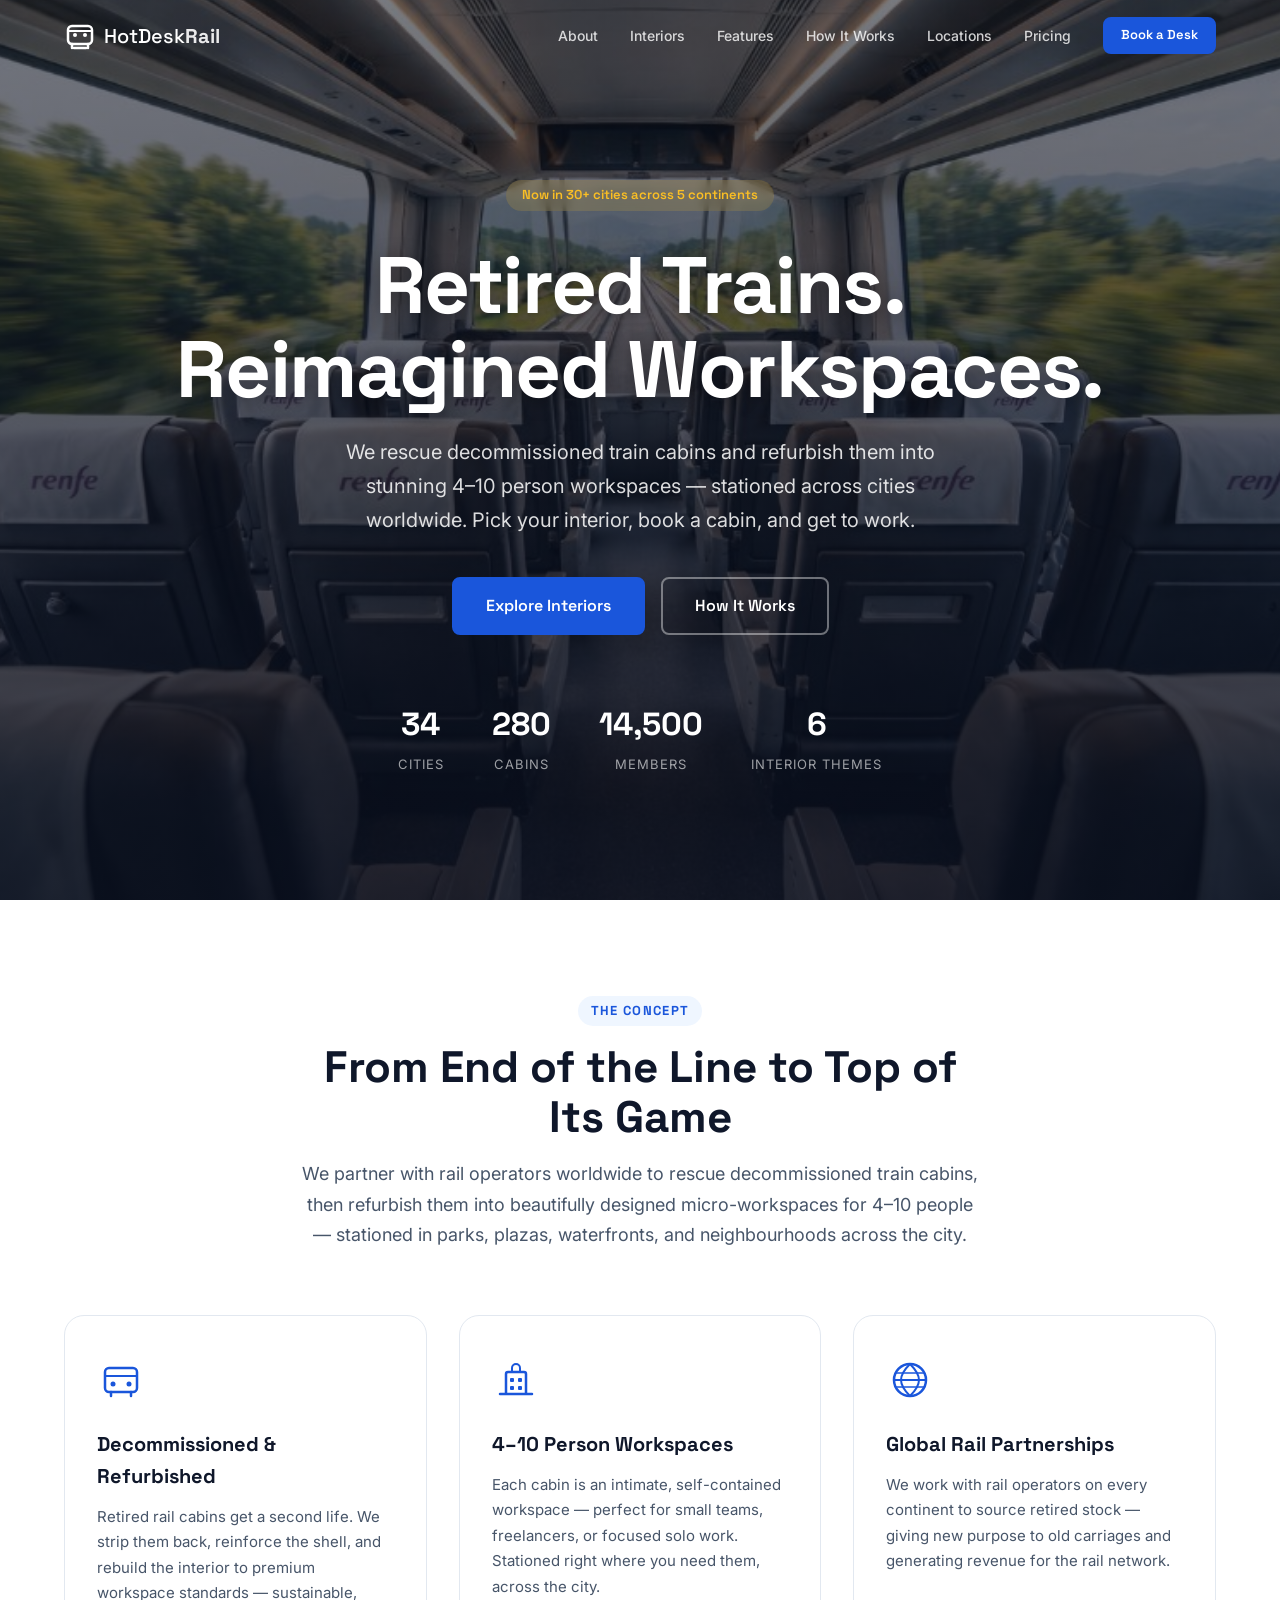
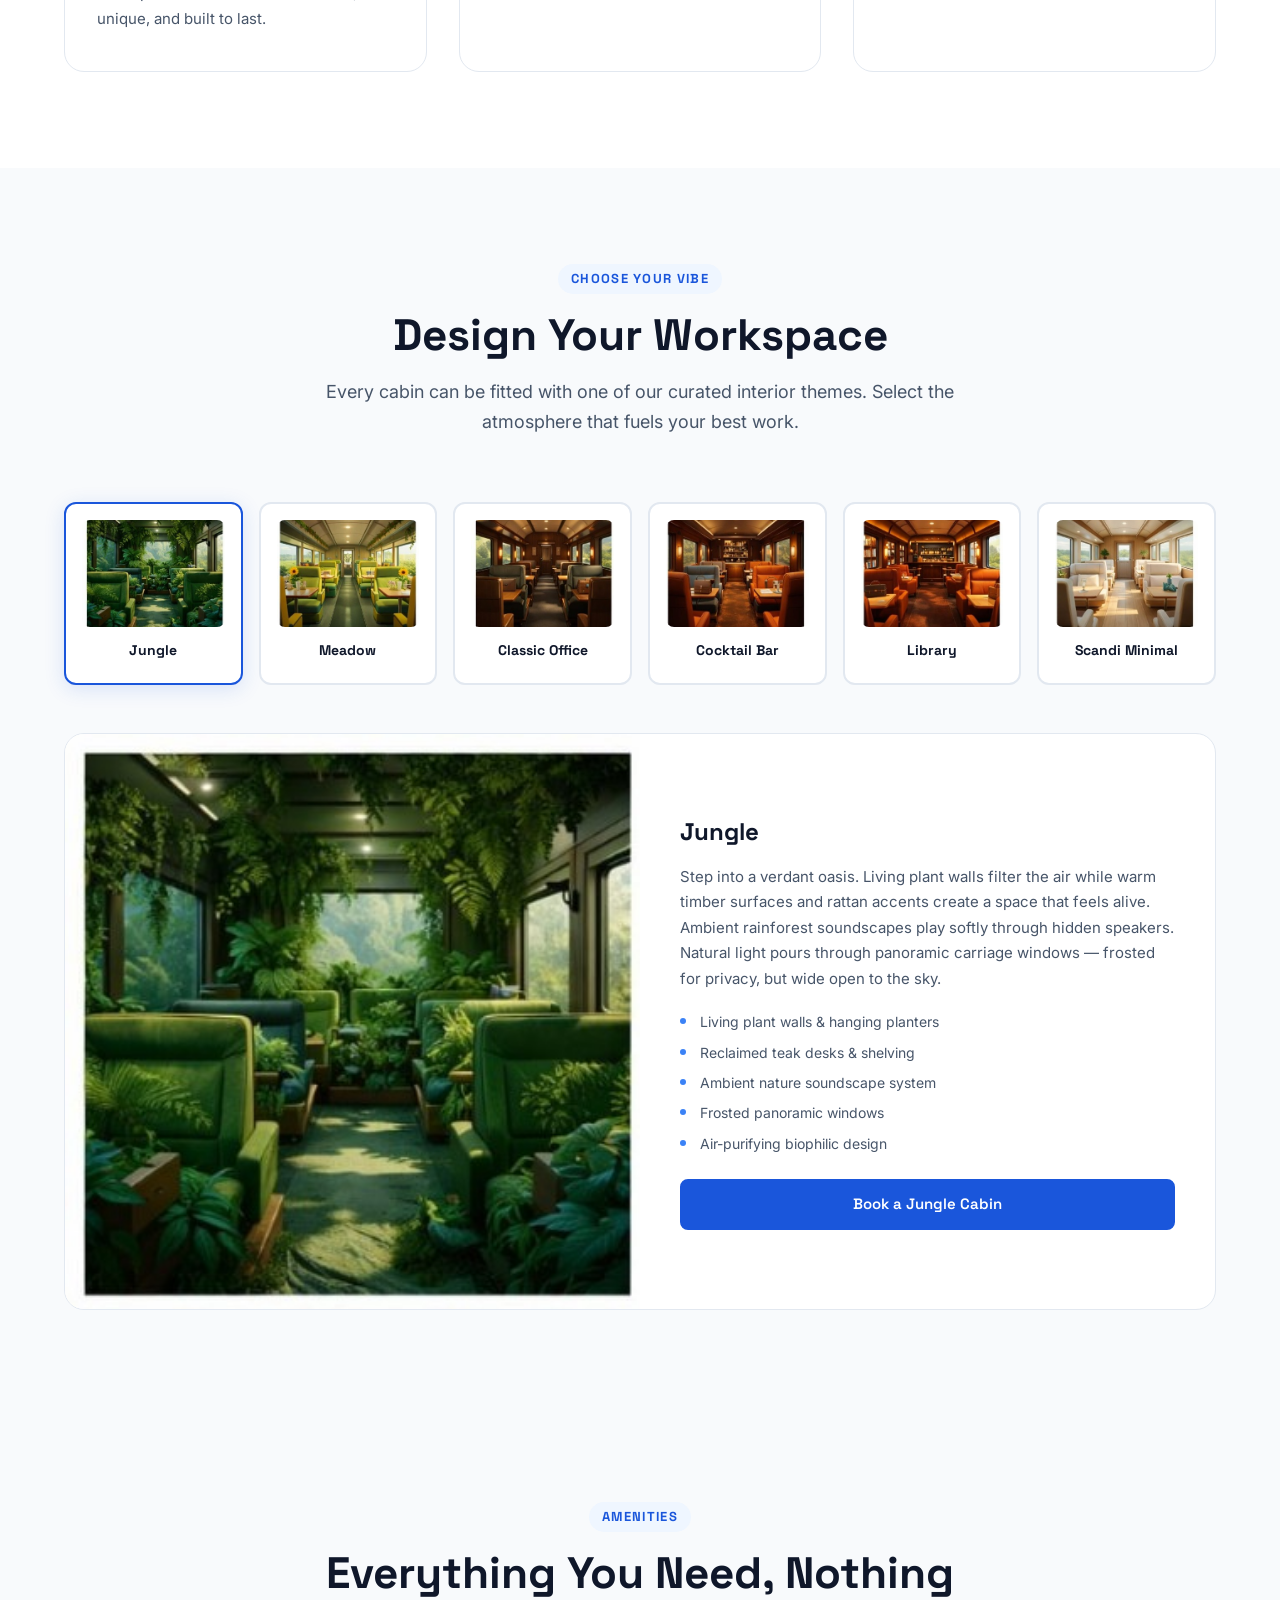
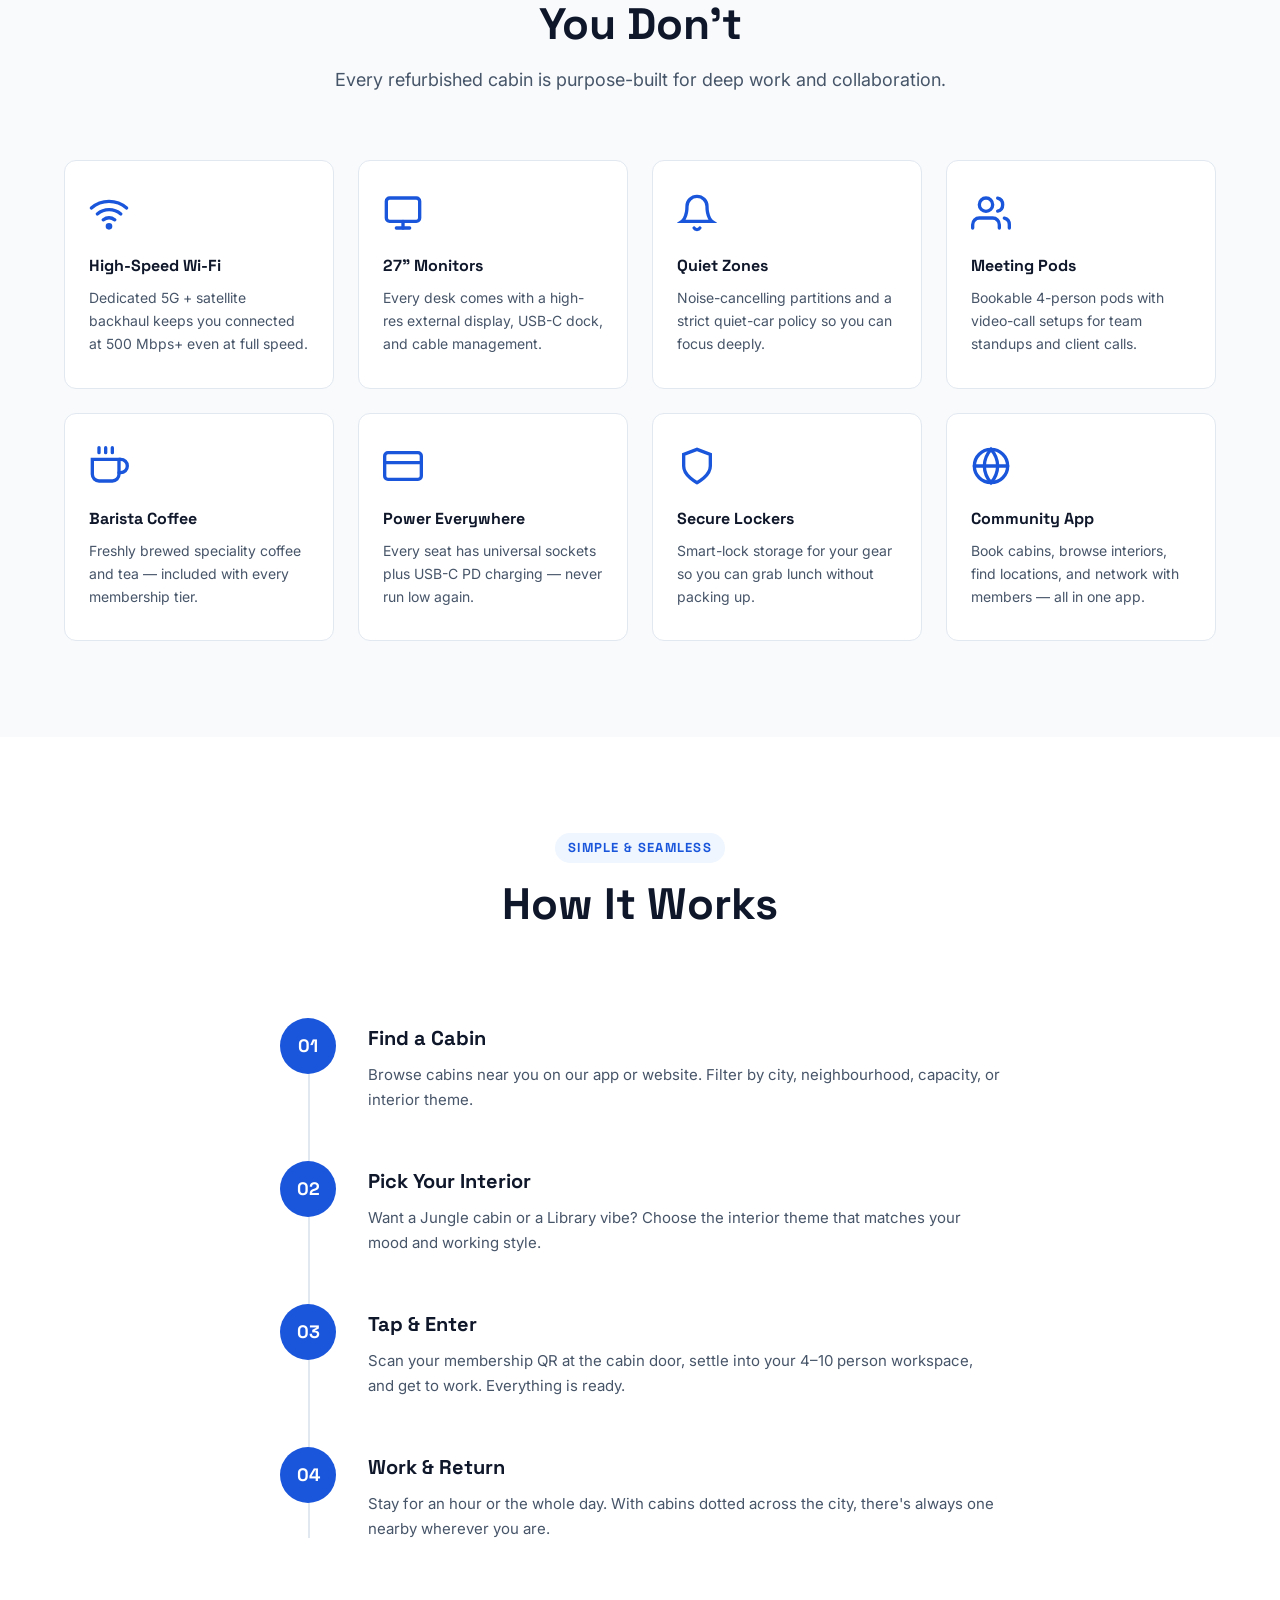
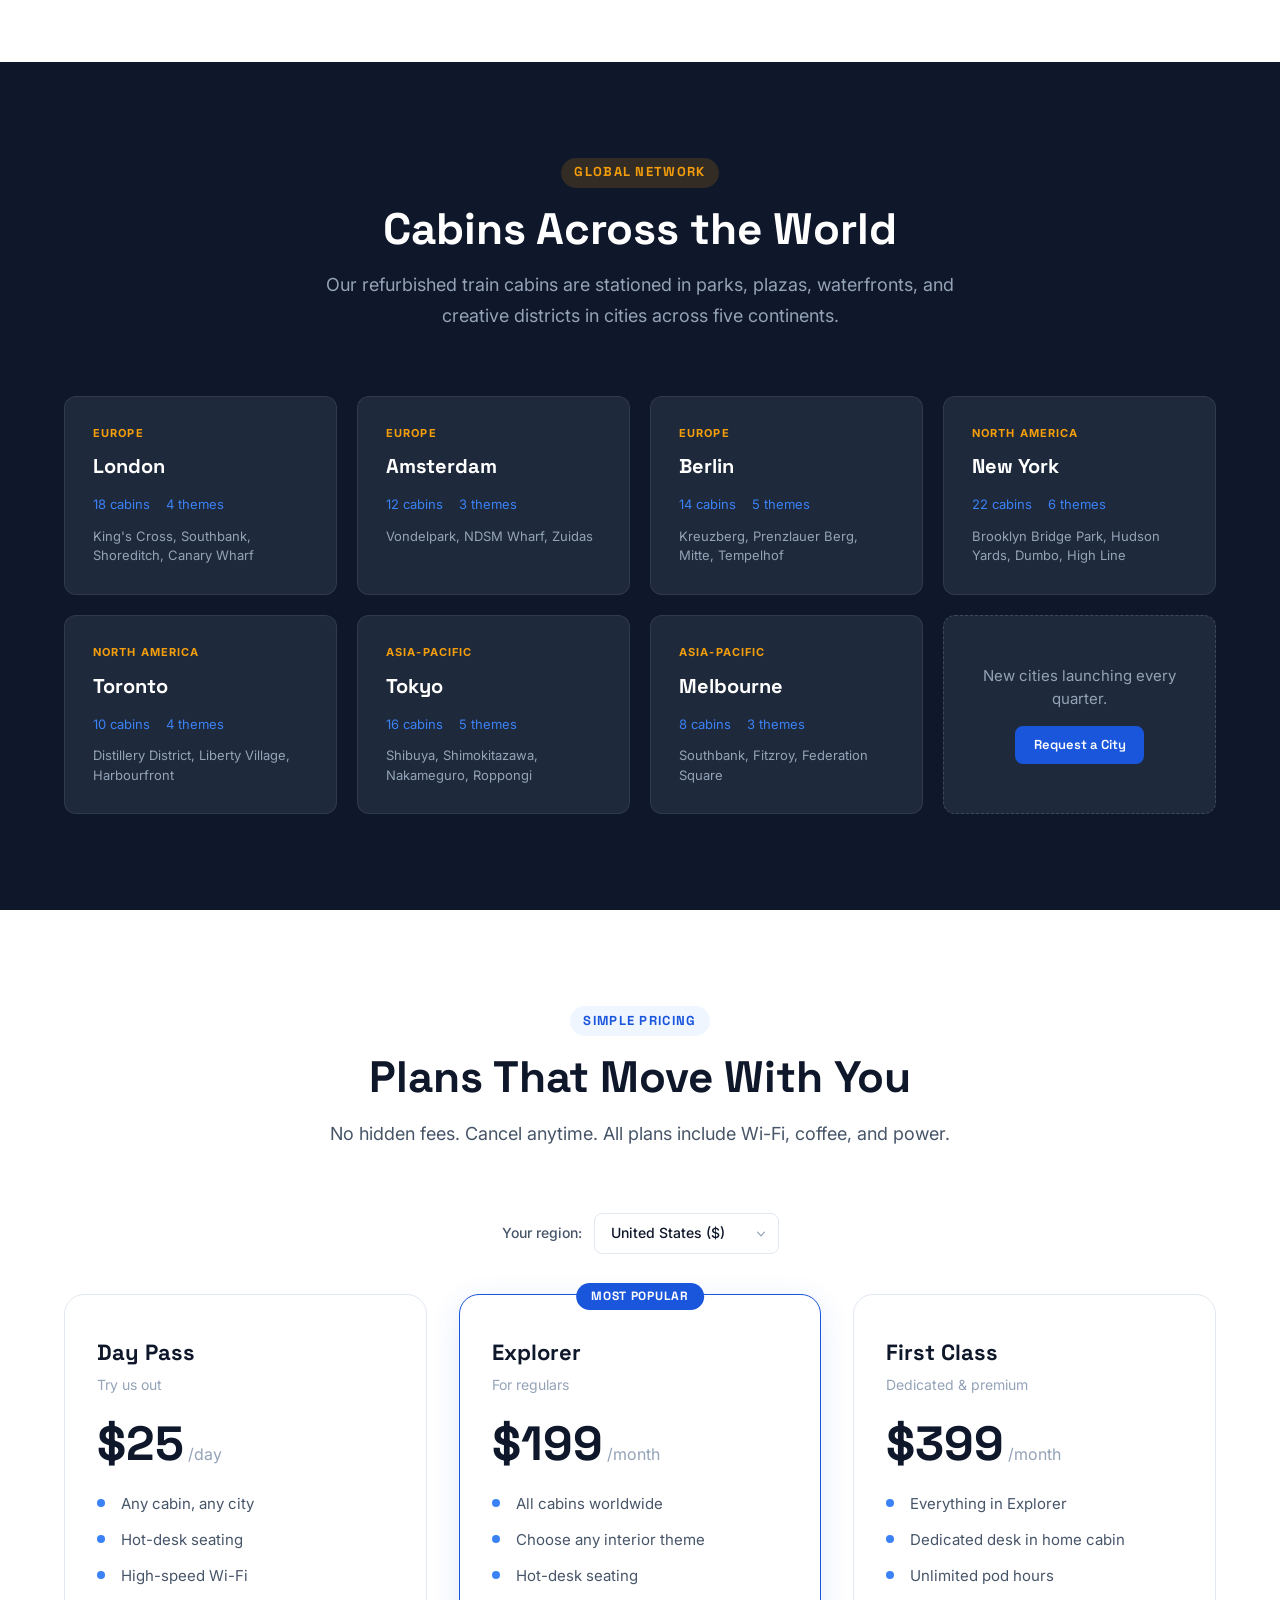
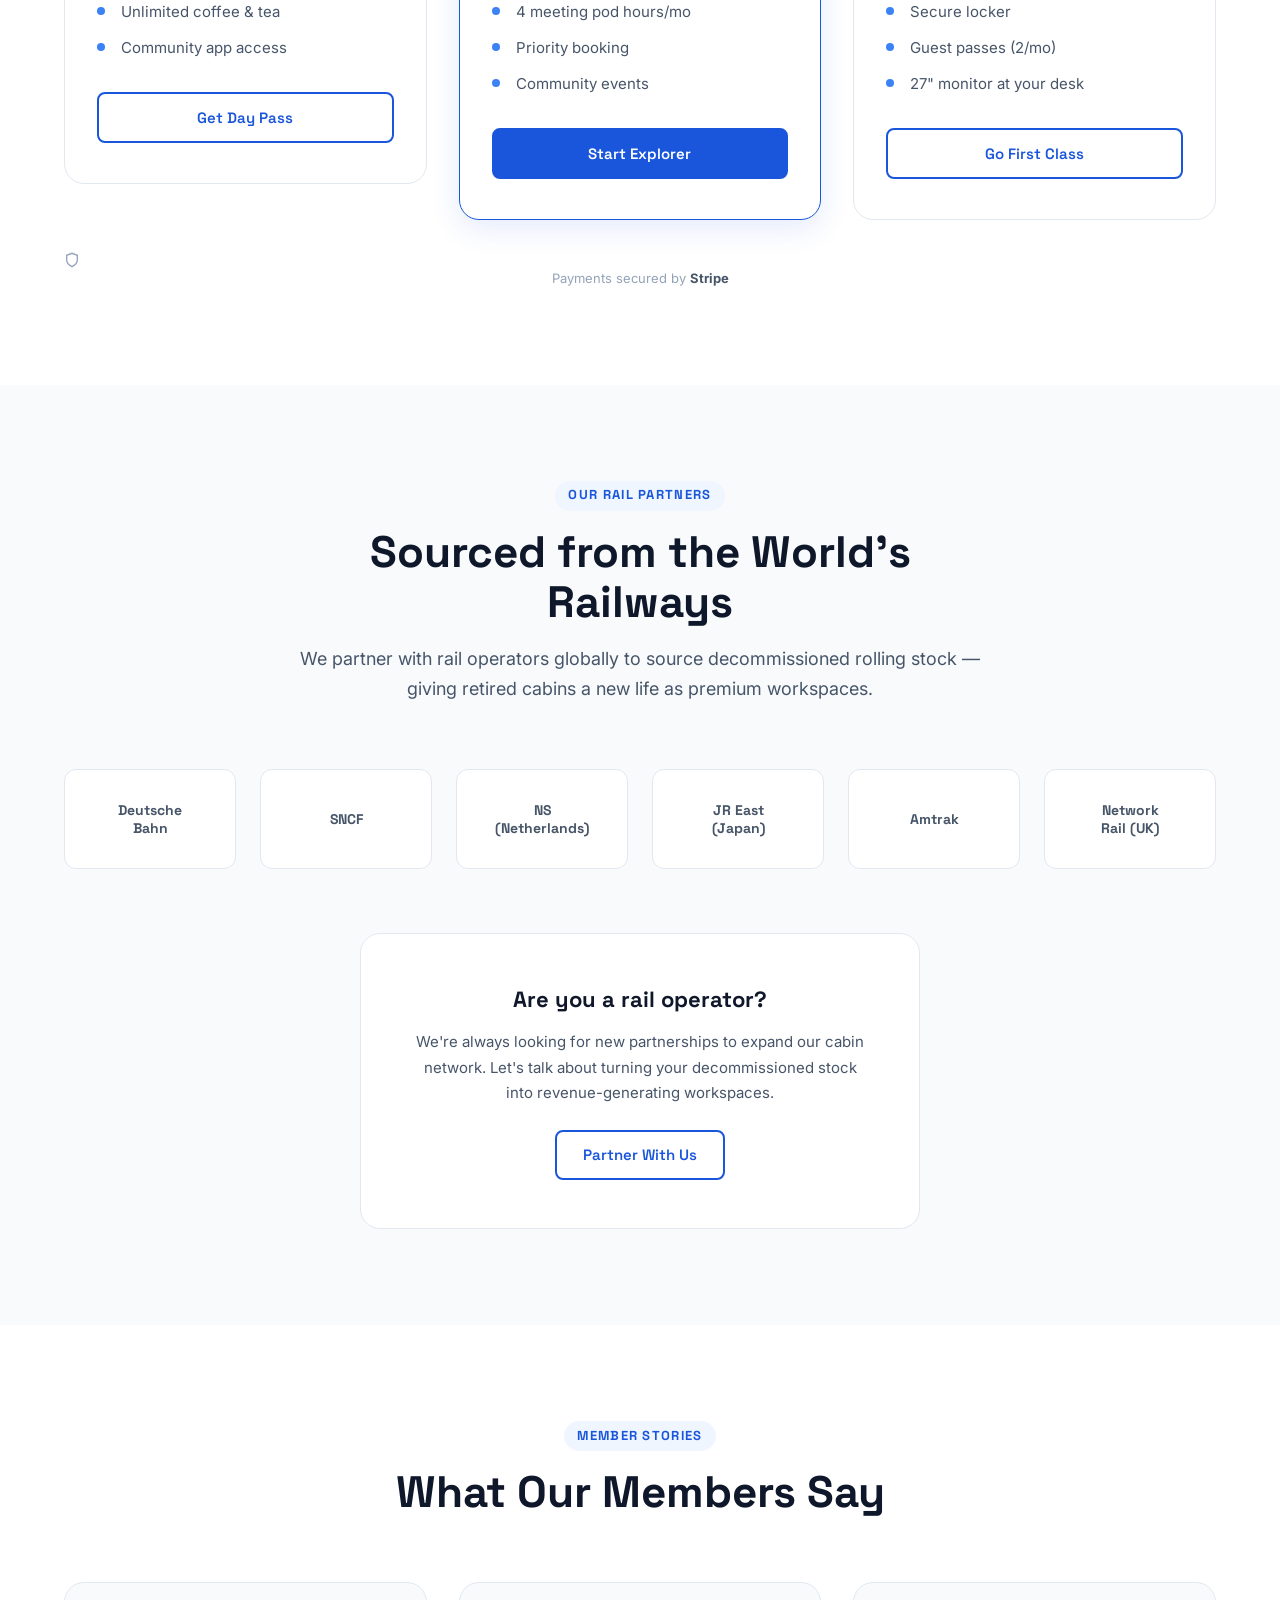
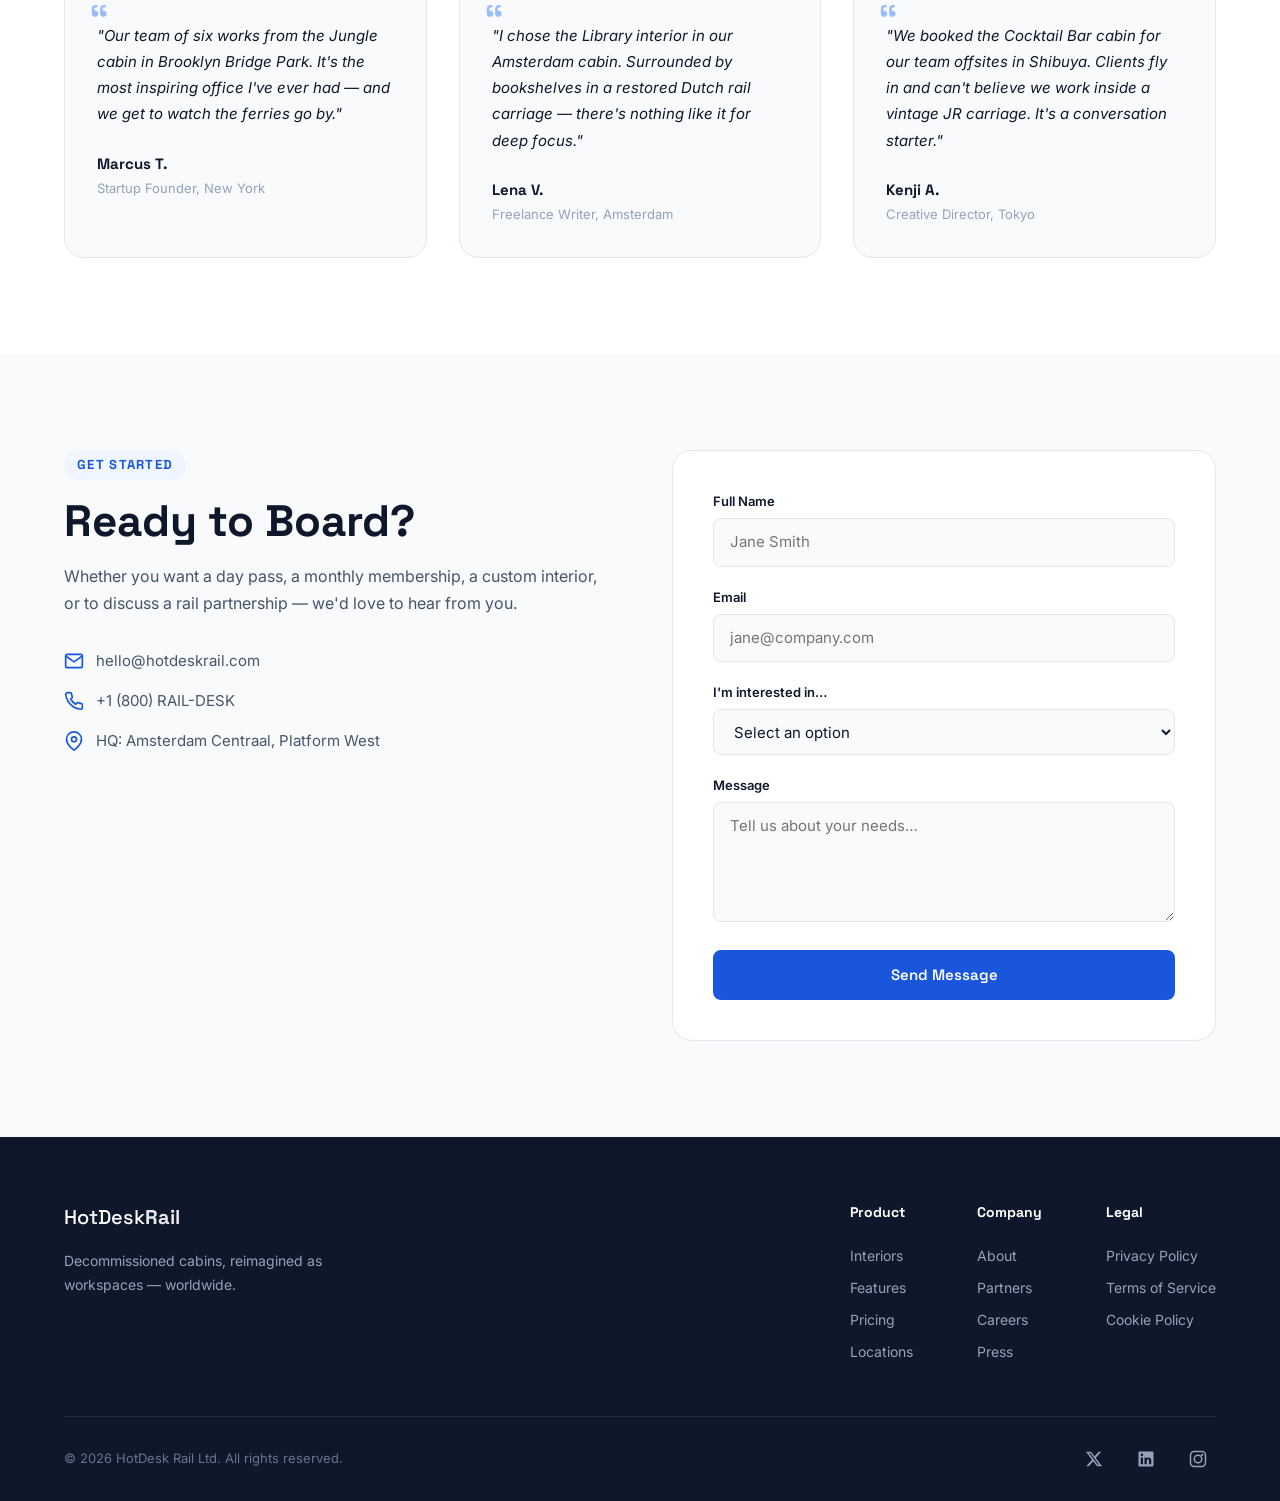
==== index.html @ 6c1370b7 "Initial commit: HotDesk Rail website Static site for a company that refurbishes decommissioned train" ====
<!DOCTYPE html>
<html lang="en">
<head>
  <meta charset="UTF-8">
  <meta name="viewport" content="width=device-width, initial-scale=1.0">
  <title>HotDesk Rail — Refurbished Train Cabins, Reimagined as Workspaces</title>
  <meta name="description" content="Decommissioned train cabins refurbished into stunning 4–10 person workspaces, stationed across cities worldwide. Choose your interior. Book your cabin.">
  <link rel="preconnect" href="https://fonts.googleapis.com">
  <link rel="preconnect" href="https://fonts.gstatic.com" crossorigin>
  <link href="https://fonts.googleapis.com/css2?family=Inter:wght@400;500;600;700;800&family=Space+Grotesk:wght@500;700&display=swap" rel="stylesheet">
  <link rel="stylesheet" href="styles.css">
</head>
<body>

  <!-- Navigation -->
  <nav class="nav" id="nav">
    <div class="container nav__inner">
      <a href="#" class="nav__logo">
        <svg class="nav__logo-icon" viewBox="0 0 32 32" fill="none" xmlns="http://www.w3.org/2000/svg">
          <rect x="4" y="6" width="24" height="18" rx="4" stroke="currentColor" stroke-width="2.5"/>
          <line x1="10" y1="28" x2="22" y2="28" stroke="currentColor" stroke-width="2.5" stroke-linecap="round"/>
          <line x1="8" y1="24" x2="8" y2="28" stroke="currentColor" stroke-width="2.5" stroke-linecap="round"/>
          <line x1="24" y1="24" x2="24" y2="28" stroke="currentColor" stroke-width="2.5" stroke-linecap="round"/>
          <circle cx="11" cy="15" r="2" fill="currentColor"/>
          <circle cx="21" cy="15" r="2" fill="currentColor"/>
          <line x1="4" y1="11" x2="28" y2="11" stroke="currentColor" stroke-width="2"/>
        </svg>
        <span>HotDesk<strong>Rail</strong></span>
      </a>
      <button class="nav__toggle" id="navToggle" aria-label="Toggle menu">
        <span></span><span></span><span></span>
      </button>
      <ul class="nav__links" id="navLinks">
        <li><a href="#about">About</a></li>
        <li><a href="#interiors">Interiors</a></li>
        <li><a href="#features">Features</a></li>
        <li><a href="#how-it-works">How It Works</a></li>
        <li><a href="#locations">Locations</a></li>
        <li><a href="#pricing">Pricing</a></li>
        <li><a href="#contact" class="btn btn--sm btn--primary">Book a Desk</a></li>
      </ul>
    </div>
  </nav>

  <!-- Hero -->
  <header class="hero" id="hero">
    <div class="hero__bg">
      <div class="hero__train-img"></div>
      <div class="hero__overlay"></div>
    </div>
    <div class="container hero__content">
      <div class="hero__badge">Now in 30+ cities across 5 continents</div>
      <h1 class="hero__title">Retired Trains.<br>Reimagined&nbsp;Workspaces.</h1>
      <p class="hero__subtitle">We rescue decommissioned train cabins and refurbish them into stunning 4–10 person workspaces — stationed across cities worldwide. Pick your interior, book a cabin, and get to work.</p>
      <div class="hero__actions">
        <a href="#interiors" class="btn btn--primary btn--lg">Explore Interiors</a>
        <a href="#how-it-works" class="btn btn--outline btn--lg">How It Works</a>
      </div>
      <div class="hero__stats">
        <div class="hero__stat">
          <span class="hero__stat-value" data-count="34">0</span>
          <span class="hero__stat-label">Cities</span>
        </div>
        <div class="hero__stat">
          <span class="hero__stat-value" data-count="280">0</span>
          <span class="hero__stat-label">Cabins</span>
        </div>
        <div class="hero__stat">
          <span class="hero__stat-value" data-count="14500">0</span>
          <span class="hero__stat-label">Members</span>
        </div>
        <div class="hero__stat">
          <span class="hero__stat-value" data-count="6">0</span>
          <span class="hero__stat-label">Interior Themes</span>
        </div>
      </div>
    </div>
  </header>

  <!-- About -->
  <section class="section about" id="about">
    <div class="container">
      <div class="section__header">
        <span class="section__tag">The Concept</span>
        <h2 class="section__title">From End of the Line to Top of Its Game</h2>
        <p class="section__desc">We partner with rail operators worldwide to rescue decommissioned train cabins, then refurbish them into beautifully designed micro-workspaces for 4–10 people — stationed in parks, plazas, waterfronts, and neighbourhoods across the city.</p>
      </div>
      <div class="about__grid">
        <div class="about__card">
          <div class="about__card-icon">
            <svg viewBox="0 0 48 48" fill="none"><rect x="8" y="12" width="32" height="24" rx="4" stroke="currentColor" stroke-width="2.5"/><line x1="8" y1="20" x2="40" y2="20" stroke="currentColor" stroke-width="2"/><circle cx="16" cy="28" r="2.5" fill="currentColor"/><circle cx="32" cy="28" r="2.5" fill="currentColor"/><line x1="14" y1="36" x2="14" y2="40" stroke="currentColor" stroke-width="2.5" stroke-linecap="round"/><line x1="34" y1="36" x2="34" y2="40" stroke="currentColor" stroke-width="2.5" stroke-linecap="round"/></svg>
          </div>
          <h3>Decommissioned &amp; Refurbished</h3>
          <p>Retired rail cabins get a second life. We strip them back, reinforce the shell, and rebuild the interior to premium workspace standards — sustainable, unique, and built to last.</p>
        </div>
        <div class="about__card">
          <div class="about__card-icon">
            <svg viewBox="0 0 48 48" fill="none"><path d="M14 38V18a2 2 0 0 1 2-2h16a2 2 0 0 1 2 2v20" stroke="currentColor" stroke-width="2.5"/><rect x="18" y="22" width="4" height="4" rx="1" fill="currentColor"/><rect x="26" y="22" width="4" height="4" rx="1" fill="currentColor"/><rect x="18" y="30" width="4" height="4" rx="1" fill="currentColor"/><rect x="26" y="30" width="4" height="4" rx="1" fill="currentColor"/><line x1="8" y1="38" x2="40" y2="38" stroke="currentColor" stroke-width="2.5" stroke-linecap="round"/><path d="M20 16V12a4 4 0 0 1 8 0v4" stroke="currentColor" stroke-width="2"/></svg>
          </div>
          <h3>4–10 Person Workspaces</h3>
          <p>Each cabin is an intimate, self-contained workspace — perfect for small teams, freelancers, or focused solo work. Stationed right where you need them, across the city.</p>
        </div>
        <div class="about__card">
          <div class="about__card-icon">
            <svg viewBox="0 0 48 48" fill="none"><circle cx="24" cy="24" r="16" stroke="currentColor" stroke-width="2.5"/><path d="M24 8C30 14 33 19 33 24C33 29 30 34 24 40" stroke="currentColor" stroke-width="2"/><path d="M24 8C18 14 15 19 15 24C15 29 18 34 24 40" stroke="currentColor" stroke-width="2"/><line x1="8" y1="24" x2="40" y2="24" stroke="currentColor" stroke-width="2"/><line x1="10" y1="17" x2="38" y2="17" stroke="currentColor" stroke-width="1.5"/><line x1="10" y1="31" x2="38" y2="31" stroke="currentColor" stroke-width="1.5"/></svg>
          </div>
          <h3>Global Rail Partnerships</h3>
          <p>We work with rail operators on every continent to source retired stock — giving new purpose to old carriages and generating revenue for the rail network.</p>
        </div>
      </div>
    </div>
  </section>

  <!-- Interior Themes -->
  <section class="section interiors" id="interiors">
    <div class="container">
      <div class="section__header">
        <span class="section__tag">Choose Your Vibe</span>
        <h2 class="section__title">Design Your Workspace</h2>
        <p class="section__desc">Every cabin can be fitted with one of our curated interior themes. Select the atmosphere that fuels your best work.</p>
      </div>
      <div class="interiors__grid">
        <button class="interior-card active" data-theme="jungle">
          <div class="interior-card__preview">
            <img src="images/jungle.jpg" alt="Jungle interior — lush green train cabin workspace" loading="lazy">
          </div>
          <h3>Jungle</h3>
        </button>
        <button class="interior-card" data-theme="meadow">
          <div class="interior-card__preview">
            <img src="images/meadow.jpg" alt="Meadow interior — sunlit cabin with wildflower accents" loading="lazy">
          </div>
          <h3>Meadow</h3>
        </button>
        <button class="interior-card" data-theme="office">
          <div class="interior-card__preview">
            <img src="images/classic-office.jpg" alt="Classic Office interior — professional wood-panelled cabin" loading="lazy">
          </div>
          <h3>Classic Office</h3>
        </button>
        <button class="interior-card" data-theme="bar">
          <div class="interior-card__preview">
            <img src="images/cocktail-bar.jpg" alt="Cocktail Bar interior — moody amber-lit cabin with bar" loading="lazy">
          </div>
          <h3>Cocktail Bar</h3>
        </button>
        <button class="interior-card" data-theme="library">
          <div class="interior-card__preview">
            <img src="images/library.jpg" alt="Library interior — warm wood cabin with bookshelves" loading="lazy">
          </div>
          <h3>Library</h3>
        </button>
        <button class="interior-card" data-theme="scandi">
          <div class="interior-card__preview">
            <img src="images/scandi-minimal.jpg" alt="Scandi Minimal interior — light birch and white cabin" loading="lazy">
          </div>
          <h3>Scandi Minimal</h3>
        </button>
      </div>
      <div class="interiors__detail" id="interiorDetail">
        <div class="interiors__detail-inner">
          <div class="interiors__detail-visual" id="interiorVisual">
            <img src="images/jungle.jpg" alt="Jungle interior preview" id="interiorImage">
          </div>
          <div class="interiors__detail-info">
            <h3 id="interiorTitle">Jungle</h3>
            <p id="interiorDesc">Step into a verdant oasis. Living plant walls filter the air while warm timber surfaces and rattan accents create a space that feels alive. Ambient rainforest soundscapes play softly through hidden speakers. Natural light pours through panoramic carriage windows — frosted for privacy, but wide open to the sky.</p>
            <ul class="interiors__detail-features" id="interiorFeatures">
              <li>Living plant walls &amp; hanging planters</li>
              <li>Reclaimed teak desks &amp; shelving</li>
              <li>Ambient nature soundscape system</li>
              <li>Frosted panoramic windows</li>
              <li>Air-purifying biophilic design</li>
            </ul>
            <a href="#contact" class="btn btn--primary">Book a Jungle Cabin</a>
          </div>
        </div>
      </div>
    </div>
  </section>

  <!-- Features -->
  <section class="section features" id="features">
    <div class="container">
      <div class="section__header">
        <span class="section__tag">Amenities</span>
        <h2 class="section__title">Everything You Need, Nothing You Don't</h2>
        <p class="section__desc">Every refurbished cabin is purpose-built for deep work and collaboration.</p>
      </div>
      <div class="features__grid">
        <div class="feature">
          <div class="feature__icon">
            <svg viewBox="0 0 24 24" fill="none" stroke="currentColor" stroke-width="2" stroke-linecap="round"><path d="M5 12.55a11 11 0 0 1 14.08 0"/><path d="M1.42 9a16 16 0 0 1 21.16 0"/><path d="M8.53 16.11a6 6 0 0 1 6.95 0"/><circle cx="12" cy="20" r="1" fill="currentColor"/></svg>
          </div>
          <h4>High-Speed Wi-Fi</h4>
          <p>Dedicated 5G + satellite backhaul keeps you connected at 500 Mbps+ even at full speed.</p>
        </div>
        <div class="feature">
          <div class="feature__icon">
            <svg viewBox="0 0 24 24" fill="none" stroke="currentColor" stroke-width="2" stroke-linecap="round"><rect x="2" y="3" width="20" height="14" rx="2"/><line x1="8" y1="21" x2="16" y2="21"/><line x1="12" y1="17" x2="12" y2="21"/></svg>
          </div>
          <h4>27" Monitors</h4>
          <p>Every desk comes with a high-res external display, USB-C dock, and cable management.</p>
        </div>
        <div class="feature">
          <div class="feature__icon">
            <svg viewBox="0 0 24 24" fill="none" stroke="currentColor" stroke-width="2" stroke-linecap="round"><path d="M18 8A6 6 0 0 0 6 8c0 7-3 9-3 9h18s-3-2-3-9"/><path d="M13.73 21a2 2 0 0 1-3.46 0"/></svg>
          </div>
          <h4>Quiet Zones</h4>
          <p>Noise-cancelling partitions and a strict quiet-car policy so you can focus deeply.</p>
        </div>
        <div class="feature">
          <div class="feature__icon">
            <svg viewBox="0 0 24 24" fill="none" stroke="currentColor" stroke-width="2" stroke-linecap="round"><path d="M17 21v-2a4 4 0 0 0-4-4H5a4 4 0 0 0-4 4v2"/><circle cx="9" cy="7" r="4"/><path d="M23 21v-2a4 4 0 0 0-3-3.87"/><path d="M16 3.13a4 4 0 0 1 0 7.75"/></svg>
          </div>
          <h4>Meeting Pods</h4>
          <p>Bookable 4-person pods with video-call setups for team standups and client calls.</p>
        </div>
        <div class="feature">
          <div class="feature__icon">
            <svg viewBox="0 0 24 24" fill="none" stroke="currentColor" stroke-width="2" stroke-linecap="round"><path d="M18 8h1a4 4 0 0 1 0 8h-1"/><path d="M2 8h16v9a4 4 0 0 1-4 4H6a4 4 0 0 1-4-4V8z"/><line x1="6" y1="1" x2="6" y2="4"/><line x1="10" y1="1" x2="10" y2="4"/><line x1="14" y1="1" x2="14" y2="4"/></svg>
          </div>
          <h4>Barista Coffee</h4>
          <p>Freshly brewed speciality coffee and tea — included with every membership tier.</p>
        </div>
        <div class="feature">
          <div class="feature__icon">
            <svg viewBox="0 0 24 24" fill="none" stroke="currentColor" stroke-width="2" stroke-linecap="round"><rect x="1" y="4" width="22" height="16" rx="2"/><line x1="1" y1="10" x2="23" y2="10"/></svg>
          </div>
          <h4>Power Everywhere</h4>
          <p>Every seat has universal sockets plus USB-C PD charging — never run low again.</p>
        </div>
        <div class="feature">
          <div class="feature__icon">
            <svg viewBox="0 0 24 24" fill="none" stroke="currentColor" stroke-width="2" stroke-linecap="round"><path d="M12 22s8-4 8-10V5l-8-3-8 3v7c0 6 8 10 8 10z"/></svg>
          </div>
          <h4>Secure Lockers</h4>
          <p>Smart-lock storage for your gear so you can grab lunch without packing up.</p>
        </div>
        <div class="feature">
          <div class="feature__icon">
            <svg viewBox="0 0 24 24" fill="none" stroke="currentColor" stroke-width="2" stroke-linecap="round"><circle cx="12" cy="12" r="10"/><line x1="2" y1="12" x2="22" y2="12"/><path d="M12 2a15.3 15.3 0 0 1 4 10 15.3 15.3 0 0 1-4 10 15.3 15.3 0 0 1-4-10 15.3 15.3 0 0 1 4-10z"/></svg>
          </div>
          <h4>Community App</h4>
          <p>Book cabins, browse interiors, find locations, and network with members — all in one app.</p>
        </div>
      </div>
    </div>
  </section>

  <!-- How It Works -->
  <section class="section how-it-works" id="how-it-works">
    <div class="container">
      <div class="section__header">
        <span class="section__tag">Simple & Seamless</span>
        <h2 class="section__title">How It Works</h2>
      </div>
      <div class="steps">
        <div class="step">
          <div class="step__number">01</div>
          <div class="step__content">
            <h3>Find a Cabin</h3>
            <p>Browse cabins near you on our app or website. Filter by city, neighbourhood, capacity, or interior theme.</p>
          </div>
        </div>
        <div class="step">
          <div class="step__number">02</div>
          <div class="step__content">
            <h3>Pick Your Interior</h3>
            <p>Want a Jungle cabin or a Library vibe? Choose the interior theme that matches your mood and working style.</p>
          </div>
        </div>
        <div class="step">
          <div class="step__number">03</div>
          <div class="step__content">
            <h3>Tap &amp; Enter</h3>
            <p>Scan your membership QR at the cabin door, settle into your 4–10 person workspace, and get to work. Everything is ready.</p>
          </div>
        </div>
        <div class="step">
          <div class="step__number">04</div>
          <div class="step__content">
            <h3>Work &amp; Return</h3>
            <p>Stay for an hour or the whole day. With cabins dotted across the city, there's always one nearby wherever you are.</p>
          </div>
        </div>
      </div>
    </div>
  </section>

  <!-- Locations -->
  <section class="section locations" id="locations">
    <div class="container">
      <div class="section__header">
        <span class="section__tag">Global Network</span>
        <h2 class="section__title">Cabins Across the World</h2>
        <p class="section__desc">Our refurbished train cabins are stationed in parks, plazas, waterfronts, and creative districts in cities across five continents.</p>
      </div>
      <div class="locations__grid">
        <div class="location-card">
          <div class="location-card__region">Europe</div>
          <h3 class="location-card__city">London</h3>
          <div class="location-card__meta">
            <span>18 cabins</span>
            <span>4 themes</span>
          </div>
          <p>King's Cross, Southbank, Shoreditch, Canary Wharf</p>
        </div>
        <div class="location-card">
          <div class="location-card__region">Europe</div>
          <h3 class="location-card__city">Amsterdam</h3>
          <div class="location-card__meta">
            <span>12 cabins</span>
            <span>3 themes</span>
          </div>
          <p>Vondelpark, NDSM Wharf, Zuidas</p>
        </div>
        <div class="location-card">
          <div class="location-card__region">Europe</div>
          <h3 class="location-card__city">Berlin</h3>
          <div class="location-card__meta">
            <span>14 cabins</span>
            <span>5 themes</span>
          </div>
          <p>Kreuzberg, Prenzlauer Berg, Mitte, Tempelhof</p>
        </div>
        <div class="location-card">
          <div class="location-card__region">North America</div>
          <h3 class="location-card__city">New York</h3>
          <div class="location-card__meta">
            <span>22 cabins</span>
            <span>6 themes</span>
          </div>
          <p>Brooklyn Bridge Park, Hudson Yards, Dumbo, High Line</p>
        </div>
        <div class="location-card">
          <div class="location-card__region">North America</div>
          <h3 class="location-card__city">Toronto</h3>
          <div class="location-card__meta">
            <span>10 cabins</span>
            <span>4 themes</span>
          </div>
          <p>Distillery District, Liberty Village, Harbourfront</p>
        </div>
        <div class="location-card">
          <div class="location-card__region">Asia-Pacific</div>
          <h3 class="location-card__city">Tokyo</h3>
          <div class="location-card__meta">
            <span>16 cabins</span>
            <span>5 themes</span>
          </div>
          <p>Shibuya, Shimokitazawa, Nakameguro, Roppongi</p>
        </div>
        <div class="location-card">
          <div class="location-card__region">Asia-Pacific</div>
          <h3 class="location-card__city">Melbourne</h3>
          <div class="location-card__meta">
            <span>8 cabins</span>
            <span>3 themes</span>
          </div>
          <p>Southbank, Fitzroy, Federation Square</p>
        </div>
        <div class="location-card location-card--cta">
          <p>New cities launching every quarter.</p>
          <a href="#contact" class="btn btn--primary btn--sm">Request a City</a>
        </div>
      </div>
    </div>
  </section>

  <!-- Pricing -->
  <section class="section pricing" id="pricing">
    <div class="container">
      <div class="section__header">
        <span class="section__tag">Simple Pricing</span>
        <h2 class="section__title">Plans That Move With You</h2>
        <p class="section__desc">No hidden fees. Cancel anytime. All plans include Wi-Fi, coffee, and power.</p>
      </div>
      <div class="pricing__country" id="countrySwitcher">
        <label for="countrySelect">Your region:</label>
        <div class="pricing__country-select">
          <select id="countrySelect">
            <option value="us" data-symbol="$" data-currency="usd" selected>United States ($)</option>
            <option value="gb" data-symbol="&pound;" data-currency="gbp">United Kingdom (&pound;)</option>
            <option value="eu" data-symbol="&euro;" data-currency="eur">Europe (&euro;)</option>
            <option value="jp" data-symbol="&yen;" data-currency="jpy">Japan (&yen;)</option>
            <option value="au" data-symbol="A$" data-currency="aud">Australia (A$)</option>
            <option value="ca" data-symbol="C$" data-currency="cad">Canada (C$)</option>
          </select>
          <svg class="pricing__country-chevron" viewBox="0 0 20 20" fill="currentColor"><path fill-rule="evenodd" d="M5.23 7.21a.75.75 0 011.06.02L10 11.168l3.71-3.938a.75.75 0 111.08 1.04l-4.25 4.5a.75.75 0 01-1.08 0l-4.25-4.5a.75.75 0 01.02-1.06z"/></svg>
        </div>
      </div>
      <div class="pricing__grid">
        <div class="pricing-card" data-plan="day-pass" data-prices='{"us":25,"gb":20,"eu":23,"jp":3800,"au":38,"ca":34}'>
          <div class="pricing-card__header">
            <h3>Day Pass</h3>
            <p>Try us out</p>
          </div>
          <div class="pricing-card__price">
            <span class="pricing-card__amount">$25</span>
            <span class="pricing-card__period">/day</span>
          </div>
          <ul class="pricing-card__features">
            <li>Any cabin, any city</li>
            <li>Hot-desk seating</li>
            <li>High-speed Wi-Fi</li>
            <li>Unlimited coffee &amp; tea</li>
            <li>Community app access</li>
          </ul>
          <button type="button" class="btn btn--outline btn--block js-checkout" data-plan="day-pass">Get Day Pass</button>
        </div>
        <div class="pricing-card pricing-card--featured" data-plan="explorer" data-prices='{"us":199,"gb":159,"eu":179,"jp":29800,"au":299,"ca":269}'>
          <div class="pricing-card__badge">Most Popular</div>
          <div class="pricing-card__header">
            <h3>Explorer</h3>
            <p>For regulars</p>
          </div>
          <div class="pricing-card__price">
            <span class="pricing-card__amount">$199</span>
            <span class="pricing-card__period">/month</span>
          </div>
          <ul class="pricing-card__features">
            <li>All cabins worldwide</li>
            <li>Choose any interior theme</li>
            <li>Hot-desk seating</li>
            <li>4 meeting pod hours/mo</li>
            <li>Priority booking</li>
            <li>Community events</li>
          </ul>
          <button type="button" class="btn btn--primary btn--block js-checkout" data-plan="explorer">Start Explorer</button>
        </div>
        <div class="pricing-card" data-plan="first-class" data-prices='{"us":399,"gb":319,"eu":359,"jp":59800,"au":599,"ca":539}'>
          <div class="pricing-card__header">
            <h3>First Class</h3>
            <p>Dedicated &amp; premium</p>
          </div>
          <div class="pricing-card__price">
            <span class="pricing-card__amount">$399</span>
            <span class="pricing-card__period">/month</span>
          </div>
          <ul class="pricing-card__features">
            <li>Everything in Explorer</li>
            <li>Dedicated desk in home cabin</li>
            <li>Unlimited pod hours</li>
            <li>Secure locker</li>
            <li>Guest passes (2/mo)</li>
            <li>27" monitor at your desk</li>
          </ul>
          <button type="button" class="btn btn--outline btn--block js-checkout" data-plan="first-class">Go First Class</button>
        </div>
      </div>
      <p class="pricing__stripe-badge">
        <svg viewBox="0 0 24 24" fill="none" stroke="currentColor" stroke-width="2" stroke-linecap="round" style="width:16px;height:16px;vertical-align:middle;margin-right:4px"><path d="M12 22s8-4 8-10V5l-8-3-8 3v7c0 6 8 10 8 10z"/></svg>
        Payments secured by <strong>Stripe</strong>
      </p>
    </div>
  </section>

  <!-- Partners -->
  <section class="section partners" id="partners">
    <div class="container">
      <div class="section__header">
        <span class="section__tag">Our Rail Partners</span>
        <h2 class="section__title">Sourced from the World's Railways</h2>
        <p class="section__desc">We partner with rail operators globally to source decommissioned rolling stock — giving retired cabins a new life as premium workspaces.</p>
      </div>
      <div class="partners__logos">
        <div class="partner-logo">Deutsche<br>Bahn</div>
        <div class="partner-logo">SNCF</div>
        <div class="partner-logo">NS<br>(Netherlands)</div>
        <div class="partner-logo">JR East<br>(Japan)</div>
        <div class="partner-logo">Amtrak</div>
        <div class="partner-logo">Network<br>Rail (UK)</div>
      </div>
      <div class="partners__cta">
        <h3>Are you a rail operator?</h3>
        <p>We're always looking for new partnerships to expand our cabin network. Let's talk about turning your decommissioned stock into revenue-generating workspaces.</p>
        <a href="#contact" class="btn btn--outline">Partner With Us</a>
      </div>
    </div>
  </section>

  <!-- Testimonials -->
  <section class="section testimonials">
    <div class="container">
      <div class="section__header">
        <span class="section__tag">Member Stories</span>
        <h2 class="section__title">What Our Members Say</h2>
      </div>
      <div class="testimonials__grid">
        <blockquote class="testimonial">
          <p>"Our team of six works from the Jungle cabin in Brooklyn Bridge Park. It's the most inspiring office I've ever had — and we get to watch the ferries go by."</p>
          <footer>
            <strong>Marcus T.</strong>
            <span>Startup Founder, New York</span>
          </footer>
        </blockquote>
        <blockquote class="testimonial">
          <p>"I chose the Library interior in our Amsterdam cabin. Surrounded by bookshelves in a restored Dutch rail carriage — there's nothing like it for deep focus."</p>
          <footer>
            <strong>Lena V.</strong>
            <span>Freelance Writer, Amsterdam</span>
          </footer>
        </blockquote>
        <blockquote class="testimonial">
          <p>"We booked the Cocktail Bar cabin for our team offsites in Shibuya. Clients fly in and can't believe we work inside a vintage JR carriage. It's a conversation starter."</p>
          <footer>
            <strong>Kenji A.</strong>
            <span>Creative Director, Tokyo</span>
          </footer>
        </blockquote>
      </div>
    </div>
  </section>

  <!-- Contact / CTA -->
  <section class="section contact" id="contact">
    <div class="container">
      <div class="contact__inner">
        <div class="contact__info">
          <span class="section__tag">Get Started</span>
          <h2 class="section__title">Ready to Board?</h2>
          <p>Whether you want a day pass, a monthly membership, a custom interior, or to discuss a rail partnership — we'd love to hear from you.</p>
          <div class="contact__details">
            <div class="contact__detail">
              <svg viewBox="0 0 24 24" fill="none" stroke="currentColor" stroke-width="2"><path d="M4 4h16c1.1 0 2 .9 2 2v12c0 1.1-.9 2-2 2H4c-1.1 0-2-.9-2-2V6c0-1.1.9-2 2-2z"/><polyline points="22,6 12,13 2,6"/></svg>
              <span>hello@hotdeskrail.com</span>
            </div>
            <div class="contact__detail">
              <svg viewBox="0 0 24 24" fill="none" stroke="currentColor" stroke-width="2"><path d="M22 16.92v3a2 2 0 0 1-2.18 2 19.79 19.79 0 0 1-8.63-3.07 19.5 19.5 0 0 1-6-6 19.79 19.79 0 0 1-3.07-8.67A2 2 0 0 1 4.11 2h3a2 2 0 0 1 2 1.72c.127.96.361 1.903.7 2.81a2 2 0 0 1-.45 2.11L8.09 9.91a16 16 0 0 0 6 6l1.27-1.27a2 2 0 0 1 2.11-.45c.907.339 1.85.573 2.81.7A2 2 0 0 1 22 16.92z"/></svg>
              <span>+1 (800) RAIL-DESK</span>
            </div>
            <div class="contact__detail">
              <svg viewBox="0 0 24 24" fill="none" stroke="currentColor" stroke-width="2"><path d="M21 10c0 7-9 13-9 13s-9-6-9-13a9 9 0 0 1 18 0z"/><circle cx="12" cy="10" r="3"/></svg>
              <span>HQ: Amsterdam Centraal, Platform West</span>
            </div>
          </div>
        </div>
        <form class="contact__form" id="contactForm">
          <div class="form__group">
            <label for="name">Full Name</label>
            <input type="text" id="name" name="name" required placeholder="Jane Smith">
          </div>
          <div class="form__group">
            <label for="email">Email</label>
            <input type="email" id="email" name="email" required placeholder="jane@company.com">
          </div>
          <div class="form__group">
            <label for="interest">I'm interested in…</label>
            <select id="interest" name="interest" required>
              <option value="" disabled selected>Select an option</option>
              <option value="day-pass">Day Pass</option>
              <option value="explorer">Explorer Membership</option>
              <option value="first-class">First Class Membership</option>
              <option value="custom-interior">Custom Interior Theme</option>
              <option value="partnership">Rail Partnership</option>
              <option value="corporate">Corporate Booking</option>
              <option value="other">Something Else</option>
            </select>
          </div>
          <div class="form__group">
            <label for="message">Message</label>
            <textarea id="message" name="message" rows="4" placeholder="Tell us about your needs…"></textarea>
          </div>
          <button type="submit" class="btn btn--primary btn--block">Send Message</button>
        </form>
      </div>
    </div>
  </section>

  <!-- Footer -->
  <footer class="footer">
    <div class="container">
      <div class="footer__top">
        <div class="footer__brand">
          <a href="#" class="nav__logo">
            <span>HotDesk<strong>Rail</strong></span>
          </a>
          <p>Decommissioned cabins, reimagined as workspaces — worldwide.</p>
        </div>
        <div class="footer__links">
          <div class="footer__col">
            <h4>Product</h4>
            <ul>
              <li><a href="#interiors">Interiors</a></li>
              <li><a href="#features">Features</a></li>
              <li><a href="#pricing">Pricing</a></li>
              <li><a href="#locations">Locations</a></li>
            </ul>
          </div>
          <div class="footer__col">
            <h4>Company</h4>
            <ul>
              <li><a href="#about">About</a></li>
              <li><a href="#partners">Partners</a></li>
              <li><a href="#">Careers</a></li>
              <li><a href="#">Press</a></li>
            </ul>
          </div>
          <div class="footer__col">
            <h4>Legal</h4>
            <ul>
              <li><a href="#">Privacy Policy</a></li>
              <li><a href="#">Terms of Service</a></li>
              <li><a href="#">Cookie Policy</a></li>
            </ul>
          </div>
        </div>
      </div>
      <div class="footer__bottom">
        <p>&copy; 2026 HotDesk Rail Ltd. All rights reserved.</p>
        <div class="footer__social">
          <a href="#" aria-label="Twitter">
            <svg viewBox="0 0 24 24" fill="currentColor"><path d="M18.244 2.25h3.308l-7.227 8.26 8.502 11.24H16.17l-5.214-6.817L4.99 21.75H1.68l7.73-8.835L1.254 2.25H8.08l4.713 6.231zm-1.161 17.52h1.833L7.084 4.126H5.117z"/></svg>
          </a>
          <a href="#" aria-label="LinkedIn">
            <svg viewBox="0 0 24 24" fill="currentColor"><path d="M20.5 2h-17A1.5 1.5 0 002 3.5v17A1.5 1.5 0 003.5 22h17a1.5 1.5 0 001.5-1.5v-17A1.5 1.5 0 0020.5 2zM8 19H5v-9h3zM6.5 8.25A1.75 1.75 0 118.3 6.5a1.78 1.78 0 01-1.8 1.75zM19 19h-3v-4.74c0-1.42-.6-1.93-1.38-1.93A1.74 1.74 0 0013 14.19V19h-3v-9h2.9v1.3a3.11 3.11 0 012.7-1.4c1.55 0 3.36.86 3.36 3.66z"/></svg>
          </a>
          <a href="#" aria-label="Instagram">
            <svg viewBox="0 0 24 24" fill="none" stroke="currentColor" stroke-width="2"><rect x="2" y="2" width="20" height="20" rx="5"/><circle cx="12" cy="12" r="5"/><circle cx="17.5" cy="6.5" r="1.5" fill="currentColor" stroke="none"/></svg>
          </a>
        </div>
      </div>
    </div>
  </footer>

  <script src="script.js"></script>
</body>
</html>
---- styles.css ----
/* ===================================
   HotDesk Rail — Design System & Styles
   =================================== */

:root {
  /* Palette */
  --clr-primary: #1a56db;
  --clr-primary-light: #3b82f6;
  --clr-primary-dark: #1e40af;
  --clr-primary-bg: #eff6ff;
  --clr-accent: #f59e0b;
  --clr-accent-dark: #d97706;

  --clr-bg: #ffffff;
  --clr-surface: #f8fafc;
  --clr-surface-alt: #f1f5f9;
  --clr-border: #e2e8f0;
  --clr-border-light: #f1f5f9;

  --clr-text: #0f172a;
  --clr-text-secondary: #475569;
  --clr-text-muted: #94a3b8;

  --clr-dark: #0f172a;
  --clr-dark-surface: #1e293b;

  /* Type */
  --ff-heading: 'Space Grotesk', sans-serif;
  --ff-body: 'Inter', system-ui, sans-serif;

  /* Sizing */
  --container: 1200px;
  --nav-h: 72px;
  --radius: 12px;
  --radius-sm: 8px;
  --radius-lg: 20px;

  /* Transitions */
  --ease: cubic-bezier(0.4, 0, 0.2, 1);
  --duration: 0.3s;
}

/* ===== Reset ===== */
*,
*::before,
*::after {
  margin: 0;
  padding: 0;
  box-sizing: border-box;
}

html {
  scroll-behavior: smooth;
  scroll-padding-top: var(--nav-h);
}

body {
  font-family: var(--ff-body);
  font-size: 1rem;
  line-height: 1.6;
  color: var(--clr-text);
  background: var(--clr-bg);
  -webkit-font-smoothing: antialiased;
}

img, svg {
  display: block;
  max-width: 100%;
}

a {
  color: inherit;
  text-decoration: none;
}

ul { list-style: none; }

button, input, select, textarea {
  font: inherit;
  color: inherit;
}

/* ===== Utility ===== */
.container {
  width: 100%;
  max-width: var(--container);
  margin: 0 auto;
  padding: 0 1.5rem;
}

.section {
  padding: 6rem 0;
}

.section__header {
  text-align: center;
  max-width: 680px;
  margin: 0 auto 4rem;
}

.section__tag {
  display: inline-block;
  font-family: var(--ff-heading);
  font-size: 0.8125rem;
  font-weight: 700;
  text-transform: uppercase;
  letter-spacing: 0.1em;
  color: var(--clr-primary);
  background: var(--clr-primary-bg);
  padding: 0.35em 1em;
  border-radius: 999px;
  margin-bottom: 1rem;
}

.section__title {
  font-family: var(--ff-heading);
  font-size: clamp(1.75rem, 4vw, 2.75rem);
  font-weight: 700;
  line-height: 1.15;
  margin-bottom: 1rem;
  color: var(--clr-dark);
}

.section__desc {
  font-size: 1.125rem;
  color: var(--clr-text-secondary);
  line-height: 1.7;
}

/* ===== Buttons ===== */
.btn {
  display: inline-flex;
  align-items: center;
  justify-content: center;
  gap: 0.5em;
  font-family: var(--ff-heading);
  font-weight: 600;
  font-size: 0.9375rem;
  padding: 0.75em 1.75em;
  border-radius: var(--radius-sm);
  border: 2px solid transparent;
  cursor: pointer;
  transition: all var(--duration) var(--ease);
  white-space: nowrap;
}

.btn--primary {
  background: var(--clr-primary);
  color: #fff;
  border-color: var(--clr-primary);
}

.btn--primary:hover {
  background: var(--clr-primary-dark);
  border-color: var(--clr-primary-dark);
  transform: translateY(-1px);
  box-shadow: 0 4px 14px rgba(26, 86, 219, 0.35);
}

.btn--outline {
  background: transparent;
  color: var(--clr-primary);
  border-color: var(--clr-primary);
}

.btn--outline:hover {
  background: var(--clr-primary);
  color: #fff;
  transform: translateY(-1px);
}

.btn--sm { font-size: 0.8125rem; padding: 0.5em 1.25em; }
.btn--lg { font-size: 1rem; padding: 0.9em 2em; }
.btn--block { width: 100%; }

/* ===== Nav ===== */
.nav {
  position: fixed;
  top: 0;
  left: 0;
  right: 0;
  height: var(--nav-h);
  z-index: 100;
  background: transparent;
  backdrop-filter: blur(0px);
  border-bottom: 1px solid transparent;
  transition: border-color var(--duration) var(--ease),
              background var(--duration) var(--ease),
              backdrop-filter var(--duration) var(--ease);
}

.nav--scrolled {
  border-bottom-color: var(--clr-border);
  background: rgba(255, 255, 255, 0.95);
  backdrop-filter: blur(16px);
}

.nav__inner {
  display: flex;
  align-items: center;
  justify-content: space-between;
  height: 100%;
}

.nav__logo {
  display: flex;
  align-items: center;
  gap: 0.5rem;
  font-family: var(--ff-heading);
  font-size: 1.25rem;
  font-weight: 500;
  color: #fff;
  transition: color var(--duration) var(--ease);
}
.nav--scrolled .nav__logo { color: var(--clr-dark); }

.nav__logo strong {
  font-weight: 700;
  color: rgba(255, 255, 255, 0.9);
  transition: color var(--duration) var(--ease);
}
.nav--scrolled .nav__logo strong { color: var(--clr-primary); }

.nav__logo-icon {
  width: 32px;
  height: 32px;
  color: #fff;
  transition: color var(--duration) var(--ease);
}
.nav--scrolled .nav__logo-icon { color: var(--clr-primary); }

.nav__links {
  display: flex;
  align-items: center;
  gap: 2rem;
}

.nav__links a:not(.btn) {
  font-size: 0.875rem;
  font-weight: 500;
  color: rgba(255, 255, 255, 0.8);
  transition: color var(--duration) var(--ease);
}
.nav--scrolled .nav__links a:not(.btn) { color: var(--clr-text-secondary); }

.nav__links a:not(.btn):hover {
  color: #fff;
}
.nav--scrolled .nav__links a:not(.btn):hover { color: var(--clr-primary); }

.nav__toggle {
  display: none;
  flex-direction: column;
  gap: 5px;
  background: none;
  border: none;
  cursor: pointer;
  padding: 4px;
}

.nav__toggle span {
  display: block;
  width: 24px;
  height: 2px;
  background: #fff;
  border-radius: 2px;
  transition: all var(--duration) var(--ease);
}
.nav--scrolled .nav__toggle span { background: var(--clr-dark); }

/* ===== Hero ===== */
.hero {
  position: relative;
  min-height: 100vh;
  display: flex;
  align-items: center;
  padding-top: var(--nav-h);
  overflow: hidden;
}

.hero__bg {
  position: absolute;
  inset: 0;
  z-index: -1;
  overflow: hidden;
}

.hero__train-img {
  position: absolute;
  inset: -15%;
  background: url('images/hero-train.jpg') center center / cover no-repeat;
  transform-origin: 50% 38%;
  animation: hero-forward 12s ease-in-out infinite alternate;
}

@keyframes hero-forward {
  0%   { transform: scale(1);    }
  100% { transform: scale(1.18); }
}

.hero__overlay {
  position: absolute;
  inset: 0;
  background:
    linear-gradient(180deg,
      rgba(10, 15, 30, 0.55) 0%,
      rgba(10, 15, 30, 0.70) 50%,
      rgba(10, 15, 30, 0.85) 100%);
}

.hero__content {
  position: relative;
  text-align: center;
  padding: 4rem 0 5rem;
  color: #fff;
}

.hero__badge {
  display: inline-block;
  font-family: var(--ff-heading);
  font-size: 0.8125rem;
  font-weight: 600;
  color: #fbbf24;
  background: rgba(251, 191, 36, 0.15);
  backdrop-filter: blur(6px);
  padding: 0.4em 1.2em;
  border-radius: 999px;
  margin-bottom: 2rem;
}

.hero__title {
  font-family: var(--ff-heading);
  font-size: clamp(2.5rem, 7vw, 5rem);
  font-weight: 800;
  line-height: 1.05;
  color: #fff;
  margin-bottom: 1.5rem;
  letter-spacing: -0.02em;
  text-shadow: 0 2px 20px rgba(0, 0, 0, 0.4);
}

.hero__subtitle {
  font-size: clamp(1rem, 2vw, 1.25rem);
  color: rgba(255, 255, 255, 0.85);
  max-width: 620px;
  margin: 0 auto 2.5rem;
  line-height: 1.7;
}

.hero__actions {
  display: flex;
  gap: 1rem;
  justify-content: center;
  flex-wrap: wrap;
  margin-bottom: 4rem;
}

.hero__actions .btn--outline {
  color: #fff;
  border-color: rgba(255, 255, 255, 0.4);
}
.hero__actions .btn--outline:hover {
  background: rgba(255, 255, 255, 0.1);
  border-color: #fff;
}

.hero__stats {
  display: flex;
  justify-content: center;
  gap: 3rem;
  flex-wrap: wrap;
}

.hero__stat {
  text-align: center;
}

.hero__stat-value {
  display: block;
  font-family: var(--ff-heading);
  font-size: 2rem;
  font-weight: 700;
  color: #fff;
}

.hero__stat-label {
  font-size: 0.8125rem;
  color: rgba(255, 255, 255, 0.6);
  text-transform: uppercase;
  letter-spacing: 0.08em;
}

/* ===== About ===== */
.about__grid {
  display: grid;
  grid-template-columns: repeat(3, 1fr);
  gap: 2rem;
}

.about__card {
  background: var(--clr-bg);
  border: 1px solid var(--clr-border);
  border-radius: var(--radius-lg);
  padding: 2.5rem 2rem;
  transition: all var(--duration) var(--ease);
}

.about__card:hover {
  border-color: var(--clr-primary-light);
  box-shadow: 0 8px 30px rgba(26, 86, 219, 0.08);
  transform: translateY(-4px);
}

.about__card-icon {
  width: 48px;
  height: 48px;
  color: var(--clr-primary);
  margin-bottom: 1.5rem;
}

.about__card h3 {
  font-family: var(--ff-heading);
  font-size: 1.25rem;
  font-weight: 700;
  margin-bottom: 0.75rem;
}

.about__card p {
  color: var(--clr-text-secondary);
  font-size: 0.9375rem;
  line-height: 1.7;
}

/* ===== Features ===== */
.features {
  background: var(--clr-surface);
}

.features__grid {
  display: grid;
  grid-template-columns: repeat(4, 1fr);
  gap: 1.5rem;
}

.feature {
  background: var(--clr-bg);
  border: 1px solid var(--clr-border);
  border-radius: var(--radius);
  padding: 2rem 1.5rem;
  transition: all var(--duration) var(--ease);
}

.feature:hover {
  border-color: var(--clr-primary-light);
  box-shadow: 0 4px 20px rgba(26, 86, 219, 0.06);
}

.feature__icon {
  width: 40px;
  height: 40px;
  margin-bottom: 1.25rem;
  color: var(--clr-primary);
}

.feature h4 {
  font-family: var(--ff-heading);
  font-size: 1rem;
  font-weight: 700;
  margin-bottom: 0.5rem;
}

.feature p {
  font-size: 0.875rem;
  color: var(--clr-text-secondary);
  line-height: 1.65;
}

/* ===== How It Works ===== */
.steps {
  max-width: 720px;
  margin: 0 auto;
  display: flex;
  flex-direction: column;
  gap: 0;
  position: relative;
}

.steps::before {
  content: '';
  position: absolute;
  left: 28px;
  top: 28px;
  bottom: 28px;
  width: 2px;
  background: var(--clr-border);
}

.step {
  display: flex;
  gap: 2rem;
  align-items: flex-start;
  padding: 1.5rem 0;
  position: relative;
}

.step__number {
  flex-shrink: 0;
  width: 56px;
  height: 56px;
  border-radius: 50%;
  background: var(--clr-primary);
  color: #fff;
  font-family: var(--ff-heading);
  font-weight: 700;
  font-size: 1.125rem;
  display: flex;
  align-items: center;
  justify-content: center;
  position: relative;
  z-index: 1;
}

.step__content h3 {
  font-family: var(--ff-heading);
  font-size: 1.25rem;
  font-weight: 700;
  margin-bottom: 0.5rem;
  padding-top: 0.25rem;
}

.step__content p {
  color: var(--clr-text-secondary);
  font-size: 0.9375rem;
  line-height: 1.7;
}

/* ===== Interior Themes ===== */
.interiors {
  background: var(--clr-surface);
}

.interiors__grid {
  display: grid;
  grid-template-columns: repeat(6, 1fr);
  gap: 1rem;
  margin-bottom: 3rem;
}

.interior-card {
  background: var(--clr-bg);
  border: 2px solid var(--clr-border);
  border-radius: var(--radius);
  padding: 1rem;
  cursor: pointer;
  text-align: center;
  transition: all var(--duration) var(--ease);
  font-family: inherit;
}

.interior-card:hover {
  border-color: var(--clr-primary-light);
  transform: translateY(-2px);
  box-shadow: 0 4px 16px rgba(26, 86, 219, 0.08);
}

.interior-card.active {
  border-color: var(--clr-primary);
  box-shadow: 0 4px 20px rgba(26, 86, 219, 0.15);
}

.interior-card__preview {
  width: 100%;
  aspect-ratio: 4 / 3;
  border-radius: var(--radius-sm);
  margin-bottom: 0.75rem;
  overflow: hidden;
}

.interior-card__preview img {
  width: 100%;
  height: 100%;
  object-fit: cover;
  transition: transform 0.4s var(--ease);
}

.interior-card:hover .interior-card__preview img {
  transform: scale(1.08);
}

.interior-card h3 {
  font-family: var(--ff-heading);
  font-size: 0.875rem;
  font-weight: 700;
  margin-bottom: 0.35rem;
}

.interior-card p {
  font-size: 0.75rem;
  color: var(--clr-text-muted);
  line-height: 1.5;
  display: none;
}

.interiors__detail {
  background: var(--clr-bg);
  border: 1px solid var(--clr-border);
  border-radius: var(--radius-lg);
  overflow: hidden;
  transition: all 0.4s var(--ease);
}

.interiors__detail-inner {
  display: grid;
  grid-template-columns: 1fr 1fr;
  min-height: 360px;
}

.interiors__detail-visual {
  overflow: hidden;
  position: relative;
}

.interiors__detail-visual img {
  width: 100%;
  height: 100%;
  object-fit: cover;
  transition: transform 0.5s var(--ease);
}

.interiors__detail-visual:hover img {
  transform: scale(1.05);
}

.interiors__detail-info {
  padding: 2.5rem;
  display: flex;
  flex-direction: column;
  justify-content: center;
}

.interiors__detail-info h3 {
  font-family: var(--ff-heading);
  font-size: 1.5rem;
  font-weight: 700;
  margin-bottom: 0.75rem;
}

.interiors__detail-info > p {
  font-size: 0.9375rem;
  color: var(--clr-text-secondary);
  line-height: 1.7;
  margin-bottom: 1.25rem;
}

.interiors__detail-features {
  margin-bottom: 1.5rem;
  display: flex;
  flex-direction: column;
  gap: 0.5rem;
}

.interiors__detail-features li {
  font-size: 0.875rem;
  color: var(--clr-text-secondary);
  padding-left: 1.25rem;
  position: relative;
}

.interiors__detail-features li::before {
  content: '';
  position: absolute;
  left: 0;
  top: 0.5em;
  width: 6px;
  height: 6px;
  border-radius: 50%;
  background: var(--clr-primary-light);
}

/* ===== Locations ===== */
.locations {
  background: var(--clr-dark);
  color: #fff;
}

.locations .section__tag {
  background: rgba(245, 158, 11, 0.15);
  color: var(--clr-accent);
}

.locations .section__title {
  color: #fff;
}

.locations .section__desc {
  color: #94a3b8;
}

.locations__grid {
  display: grid;
  grid-template-columns: repeat(4, 1fr);
  gap: 1.25rem;
}

.location-card {
  background: var(--clr-dark-surface);
  border: 1px solid rgba(255, 255, 255, 0.08);
  border-radius: var(--radius);
  padding: 1.75rem;
  transition: all var(--duration) var(--ease);
}

.location-card:hover {
  border-color: rgba(59, 130, 246, 0.3);
  background: rgba(30, 41, 59, 0.8);
  transform: translateY(-2px);
}

.location-card__region {
  font-size: 0.6875rem;
  font-weight: 700;
  text-transform: uppercase;
  letter-spacing: 0.1em;
  color: var(--clr-accent);
  margin-bottom: 0.5rem;
}

.location-card__city {
  font-family: var(--ff-heading);
  font-size: 1.25rem;
  font-weight: 700;
  margin-bottom: 0.75rem;
}

.location-card__meta {
  display: flex;
  gap: 1rem;
  font-size: 0.8125rem;
  color: var(--clr-primary-light);
  margin-bottom: 0.75rem;
}

.location-card p {
  font-size: 0.8125rem;
  color: #94a3b8;
  line-height: 1.5;
}

.location-card--cta {
  display: flex;
  flex-direction: column;
  align-items: center;
  justify-content: center;
  text-align: center;
  gap: 1rem;
  border-style: dashed;
  border-color: rgba(255, 255, 255, 0.15);
}

.location-card--cta p {
  color: #94a3b8;
  font-size: 0.9375rem;
}

/* ===== Pricing ===== */
.pricing__country {
  display: flex;
  align-items: center;
  justify-content: center;
  gap: 0.75rem;
  margin-bottom: 2.5rem;
}

.pricing__country label {
  font-size: 0.875rem;
  font-weight: 500;
  color: var(--clr-text-secondary);
}

.pricing__country-select {
  position: relative;
  display: inline-flex;
  align-items: center;
}

.pricing__country-select select {
  appearance: none;
  -webkit-appearance: none;
  padding: 0.5rem 2.25rem 0.5rem 1rem;
  border: 1px solid var(--clr-border);
  border-radius: var(--radius-sm);
  background: var(--clr-bg);
  font-family: var(--ff-body);
  font-size: 0.875rem;
  font-weight: 500;
  color: var(--clr-text);
  cursor: pointer;
  transition: border-color var(--duration) var(--ease),
              box-shadow var(--duration) var(--ease);
}

.pricing__country-select select:focus {
  outline: none;
  border-color: var(--clr-primary-light);
  box-shadow: 0 0 0 3px rgba(59, 130, 246, 0.1);
}

.pricing__country-chevron {
  position: absolute;
  right: 0.6rem;
  width: 16px;
  height: 16px;
  color: var(--clr-text-muted);
  pointer-events: none;
}

.pricing__stripe-badge {
  text-align: center;
  margin-top: 2rem;
  font-size: 0.8125rem;
  color: var(--clr-text-muted);
}

.pricing__stripe-badge strong {
  color: var(--clr-text-secondary);
}

.pricing__grid {
  display: grid;
  grid-template-columns: repeat(3, 1fr);
  gap: 2rem;
  align-items: start;
}

.pricing-card {
  background: var(--clr-bg);
  border: 1px solid var(--clr-border);
  border-radius: var(--radius-lg);
  padding: 2.5rem 2rem;
  position: relative;
  transition: all var(--duration) var(--ease);
}

.pricing-card:hover {
  box-shadow: 0 8px 30px rgba(0, 0, 0, 0.06);
  transform: translateY(-4px);
}

.pricing-card--featured {
  border-color: var(--clr-primary);
  box-shadow: 0 8px 30px rgba(26, 86, 219, 0.12);
  transform: scale(1.04);
}

.pricing-card--featured:hover {
  transform: scale(1.04) translateY(-4px);
  box-shadow: 0 12px 40px rgba(26, 86, 219, 0.18);
}

.pricing-card__badge {
  position: absolute;
  top: -12px;
  left: 50%;
  transform: translateX(-50%);
  background: var(--clr-primary);
  color: #fff;
  font-family: var(--ff-heading);
  font-size: 0.75rem;
  font-weight: 700;
  text-transform: uppercase;
  letter-spacing: 0.06em;
  padding: 0.35em 1.25em;
  border-radius: 999px;
}

.pricing-card__header h3 {
  font-family: var(--ff-heading);
  font-size: 1.375rem;
  font-weight: 700;
}

.pricing-card__header p {
  color: var(--clr-text-muted);
  font-size: 0.875rem;
  margin-top: 0.25rem;
}

.pricing-card__price {
  margin: 1.5rem 0;
  display: flex;
  align-items: baseline;
  gap: 0.25rem;
}

.pricing-card__amount {
  font-family: var(--ff-heading);
  font-size: 3rem;
  font-weight: 700;
  color: var(--clr-dark);
  line-height: 1;
}

.pricing-card__period {
  font-size: 1rem;
  color: var(--clr-text-muted);
}

.pricing-card__features {
  margin-bottom: 2rem;
  display: flex;
  flex-direction: column;
  gap: 0.75rem;
}

.pricing-card__features li {
  font-size: 0.9375rem;
  color: var(--clr-text-secondary);
  padding-left: 1.5rem;
  position: relative;
}

.pricing-card__features li::before {
  content: '';
  position: absolute;
  left: 0;
  top: 0.45em;
  width: 8px;
  height: 8px;
  border-radius: 50%;
  background: var(--clr-primary-light);
}

/* ===== Partners ===== */
.partners {
  background: var(--clr-surface);
}

.partners__logos {
  display: grid;
  grid-template-columns: repeat(6, 1fr);
  gap: 1.5rem;
  margin-bottom: 4rem;
}

.partner-logo {
  display: flex;
  align-items: center;
  justify-content: center;
  text-align: center;
  height: 100px;
  background: var(--clr-bg);
  border: 1px solid var(--clr-border);
  border-radius: var(--radius);
  font-family: var(--ff-heading);
  font-weight: 700;
  font-size: 0.875rem;
  color: var(--clr-text-secondary);
  line-height: 1.3;
  padding: 1rem;
  transition: all var(--duration) var(--ease);
}

.partner-logo:hover {
  border-color: var(--clr-primary-light);
  color: var(--clr-primary);
}

.partners__cta {
  text-align: center;
  max-width: 560px;
  margin: 0 auto;
  padding: 3rem;
  background: var(--clr-bg);
  border: 1px solid var(--clr-border);
  border-radius: var(--radius-lg);
}

.partners__cta h3 {
  font-family: var(--ff-heading);
  font-size: 1.375rem;
  font-weight: 700;
  margin-bottom: 0.75rem;
}

.partners__cta p {
  color: var(--clr-text-secondary);
  font-size: 0.9375rem;
  line-height: 1.7;
  margin-bottom: 1.5rem;
}

/* ===== Testimonials ===== */
.testimonials {
  background: var(--clr-bg);
}

.testimonials__grid {
  display: grid;
  grid-template-columns: repeat(3, 1fr);
  gap: 2rem;
}

.testimonial {
  background: var(--clr-surface);
  border: 1px solid var(--clr-border);
  border-radius: var(--radius-lg);
  padding: 2.5rem 2rem 2rem;
  position: relative;
}

.testimonial::before {
  content: '\201C';
  position: absolute;
  top: 1rem;
  left: 1.5rem;
  font-size: 3rem;
  font-family: var(--ff-heading);
  color: var(--clr-primary-light);
  line-height: 1;
  opacity: 0.5;
}

.testimonial p {
  font-size: 0.9375rem;
  line-height: 1.75;
  color: var(--clr-text);
  margin-bottom: 1.5rem;
  font-style: italic;
}

.testimonial footer {
  display: flex;
  flex-direction: column;
  gap: 0.15rem;
}

.testimonial footer strong {
  font-family: var(--ff-heading);
  font-weight: 700;
  font-size: 0.9375rem;
}

.testimonial footer span {
  font-size: 0.8125rem;
  color: var(--clr-text-muted);
}

/* ===== Contact ===== */
.contact {
  background: var(--clr-surface);
}

.contact__inner {
  display: grid;
  grid-template-columns: 1fr 1fr;
  gap: 4rem;
  align-items: start;
}

.contact__info .section__tag {
  text-align: left;
}

.contact__info .section__title {
  text-align: left;
}

.contact__info > p {
  color: var(--clr-text-secondary);
  font-size: 1rem;
  line-height: 1.7;
  margin-top: 1rem;
}

.contact__details {
  margin-top: 2rem;
  display: flex;
  flex-direction: column;
  gap: 1rem;
}

.contact__detail {
  display: flex;
  align-items: center;
  gap: 0.75rem;
  font-size: 0.9375rem;
  color: var(--clr-text-secondary);
}

.contact__detail svg {
  width: 20px;
  height: 20px;
  flex-shrink: 0;
  color: var(--clr-primary);
}

.contact__form {
  background: var(--clr-bg);
  border: 1px solid var(--clr-border);
  border-radius: var(--radius-lg);
  padding: 2.5rem;
}

.form__group {
  margin-bottom: 1.25rem;
}

.form__group label {
  display: block;
  font-size: 0.8125rem;
  font-weight: 600;
  color: var(--clr-text);
  margin-bottom: 0.4rem;
}

.form__group input,
.form__group select,
.form__group textarea {
  width: 100%;
  padding: 0.7rem 1rem;
  border: 1px solid var(--clr-border);
  border-radius: var(--radius-sm);
  background: var(--clr-surface);
  font-size: 0.9375rem;
  transition: border-color var(--duration) var(--ease),
              box-shadow var(--duration) var(--ease);
}

.form__group input:focus,
.form__group select:focus,
.form__group textarea:focus {
  outline: none;
  border-color: var(--clr-primary-light);
  box-shadow: 0 0 0 3px rgba(59, 130, 246, 0.1);
}

.form__group textarea {
  resize: vertical;
}

.form__success {
  display: none;
  text-align: center;
  padding: 2rem;
}

.form__success.active {
  display: block;
}

.form__success h3 {
  font-family: var(--ff-heading);
  font-size: 1.375rem;
  margin-bottom: 0.5rem;
  color: var(--clr-primary);
}

.form__success p {
  color: var(--clr-text-secondary);
}

/* ===== Checkout Banners ===== */
.checkout-banner {
  position: fixed;
  top: var(--nav-h);
  left: 0;
  right: 0;
  z-index: 99;
  padding: 0.75rem 1.5rem;
  font-size: 0.875rem;
  text-align: center;
  display: flex;
  align-items: center;
  justify-content: center;
  gap: 0.75rem;
  animation: bannerSlide 0.4s var(--ease);
}

.checkout-banner button {
  background: none;
  border: none;
  font-size: 1.25rem;
  cursor: pointer;
  opacity: 0.7;
  color: inherit;
  line-height: 1;
}

.checkout-banner button:hover { opacity: 1; }

.checkout-banner--ok {
  background: #dcfce7;
  color: #166534;
  border-bottom: 1px solid #bbf7d0;
}

.checkout-banner--cancel {
  background: #fef3c7;
  color: #92400e;
  border-bottom: 1px solid #fde68a;
}

.checkout-banner a {
  color: inherit;
  font-weight: 600;
  text-decoration: underline;
}

@keyframes bannerSlide {
  from { transform: translateY(-100%); }
  to { transform: translateY(0); }
}

/* ===== Footer ===== */
.footer {
  background: var(--clr-dark);
  color: #cbd5e1;
  padding: 4rem 0 0;
}

.footer__top {
  display: flex;
  justify-content: space-between;
  gap: 3rem;
  padding-bottom: 3rem;
  border-bottom: 1px solid rgba(255, 255, 255, 0.08);
}

.footer__brand {
  max-width: 280px;
}

.footer__brand .nav__logo {
  margin-bottom: 1rem;
  color: #fff;
}

.footer__brand p {
  font-size: 0.875rem;
  color: #94a3b8;
  line-height: 1.7;
}

.footer__links {
  display: flex;
  gap: 4rem;
}

.footer__col h4 {
  font-family: var(--ff-heading);
  font-weight: 700;
  font-size: 0.875rem;
  color: #fff;
  margin-bottom: 1rem;
}

.footer__col a {
  display: block;
  font-size: 0.875rem;
  color: #94a3b8;
  padding: 0.3rem 0;
  transition: color var(--duration) var(--ease);
}

.footer__col a:hover {
  color: #fff;
}

.footer__bottom {
  display: flex;
  justify-content: space-between;
  align-items: center;
  padding: 1.5rem 0;
  font-size: 0.8125rem;
  color: #64748b;
}

.footer__social {
  display: flex;
  gap: 1rem;
}

.footer__social a {
  width: 36px;
  height: 36px;
  display: flex;
  align-items: center;
  justify-content: center;
  border-radius: 50%;
  color: #94a3b8;
  transition: all var(--duration) var(--ease);
}

.footer__social a:hover {
  color: #fff;
  background: rgba(255, 255, 255, 0.08);
}

.footer__social svg {
  width: 18px;
  height: 18px;
}

/* ===== Scroll Animations ===== */
.fade-in {
  opacity: 0;
  transform: translateY(24px);
  transition: opacity 0.6s var(--ease), transform 0.6s var(--ease);
}

.fade-in.visible {
  opacity: 1;
  transform: translateY(0);
}

/* ===== Responsive ===== */
@media (max-width: 1024px) {
  .features__grid {
    grid-template-columns: repeat(2, 1fr);
  }

  .interiors__grid {
    grid-template-columns: repeat(3, 1fr);
  }

  .locations__grid {
    grid-template-columns: repeat(2, 1fr);
  }

  .partners__logos {
    grid-template-columns: repeat(3, 1fr);
  }
}

@media (max-width: 768px) {
  .section {
    padding: 4rem 0;
  }

  .section__header {
    margin-bottom: 3rem;
  }

  .nav__toggle {
    display: flex;
  }

  .nav__links {
    position: fixed;
    top: var(--nav-h);
    left: 0;
    right: 0;
    bottom: 0;
    background: var(--clr-bg);
    flex-direction: column;
    align-items: center;
    justify-content: center;
    gap: 1.5rem;
    opacity: 0;
    visibility: hidden;
    transition: all var(--duration) var(--ease);
  }

  .nav__links.active {
    opacity: 1;
    visibility: visible;
  }

  .nav__links a:not(.btn) {
    font-size: 1.125rem;
  }

  .nav__toggle.active span:nth-child(1) {
    transform: rotate(45deg) translate(5px, 5px);
  }

  .nav__toggle.active span:nth-child(2) {
    opacity: 0;
  }

  .nav__toggle.active span:nth-child(3) {
    transform: rotate(-45deg) translate(5px, -5px);
  }

  .about__grid {
    grid-template-columns: 1fr;
  }

  .features__grid {
    grid-template-columns: 1fr;
  }

  .pricing__grid {
    grid-template-columns: 1fr;
    max-width: 420px;
    margin-left: auto;
    margin-right: auto;
  }

  .pricing-card--featured {
    transform: none;
    order: -1;
  }

  .pricing-card--featured:hover {
    transform: translateY(-4px);
  }

  .interiors__grid {
    grid-template-columns: repeat(2, 1fr);
  }

  .interiors__detail-inner {
    grid-template-columns: 1fr;
  }

  .interiors__detail-visual {
    min-height: 240px;
  }

  .locations__grid {
    grid-template-columns: 1fr;
  }

  .testimonials__grid {
    grid-template-columns: 1fr;
  }

  .contact__inner {
    grid-template-columns: 1fr;
    gap: 2.5rem;
  }

  .footer__top {
    flex-direction: column;
    gap: 2rem;
  }

  .footer__links {
    flex-wrap: wrap;
    gap: 2rem;
  }

  .footer__bottom {
    flex-direction: column;
    gap: 1rem;
    text-align: center;
  }

  .partners__logos {
    grid-template-columns: repeat(2, 1fr);
  }

  .hero__stats {
    gap: 2rem;
  }

  .steps::before {
    display: none;
  }
}

@media (max-width: 480px) {
  .hero__title {
    font-size: 2.25rem;
  }

  .hero__actions {
    flex-direction: column;
    align-items: center;
  }

  .hero__stats {
    flex-direction: column;
    gap: 1.25rem;
  }

  .contact__form {
    padding: 1.5rem;
  }
}

@media (prefers-reduced-motion: reduce) {
  .hero__train-img { animation: none; transform: scale(1.08); }
}
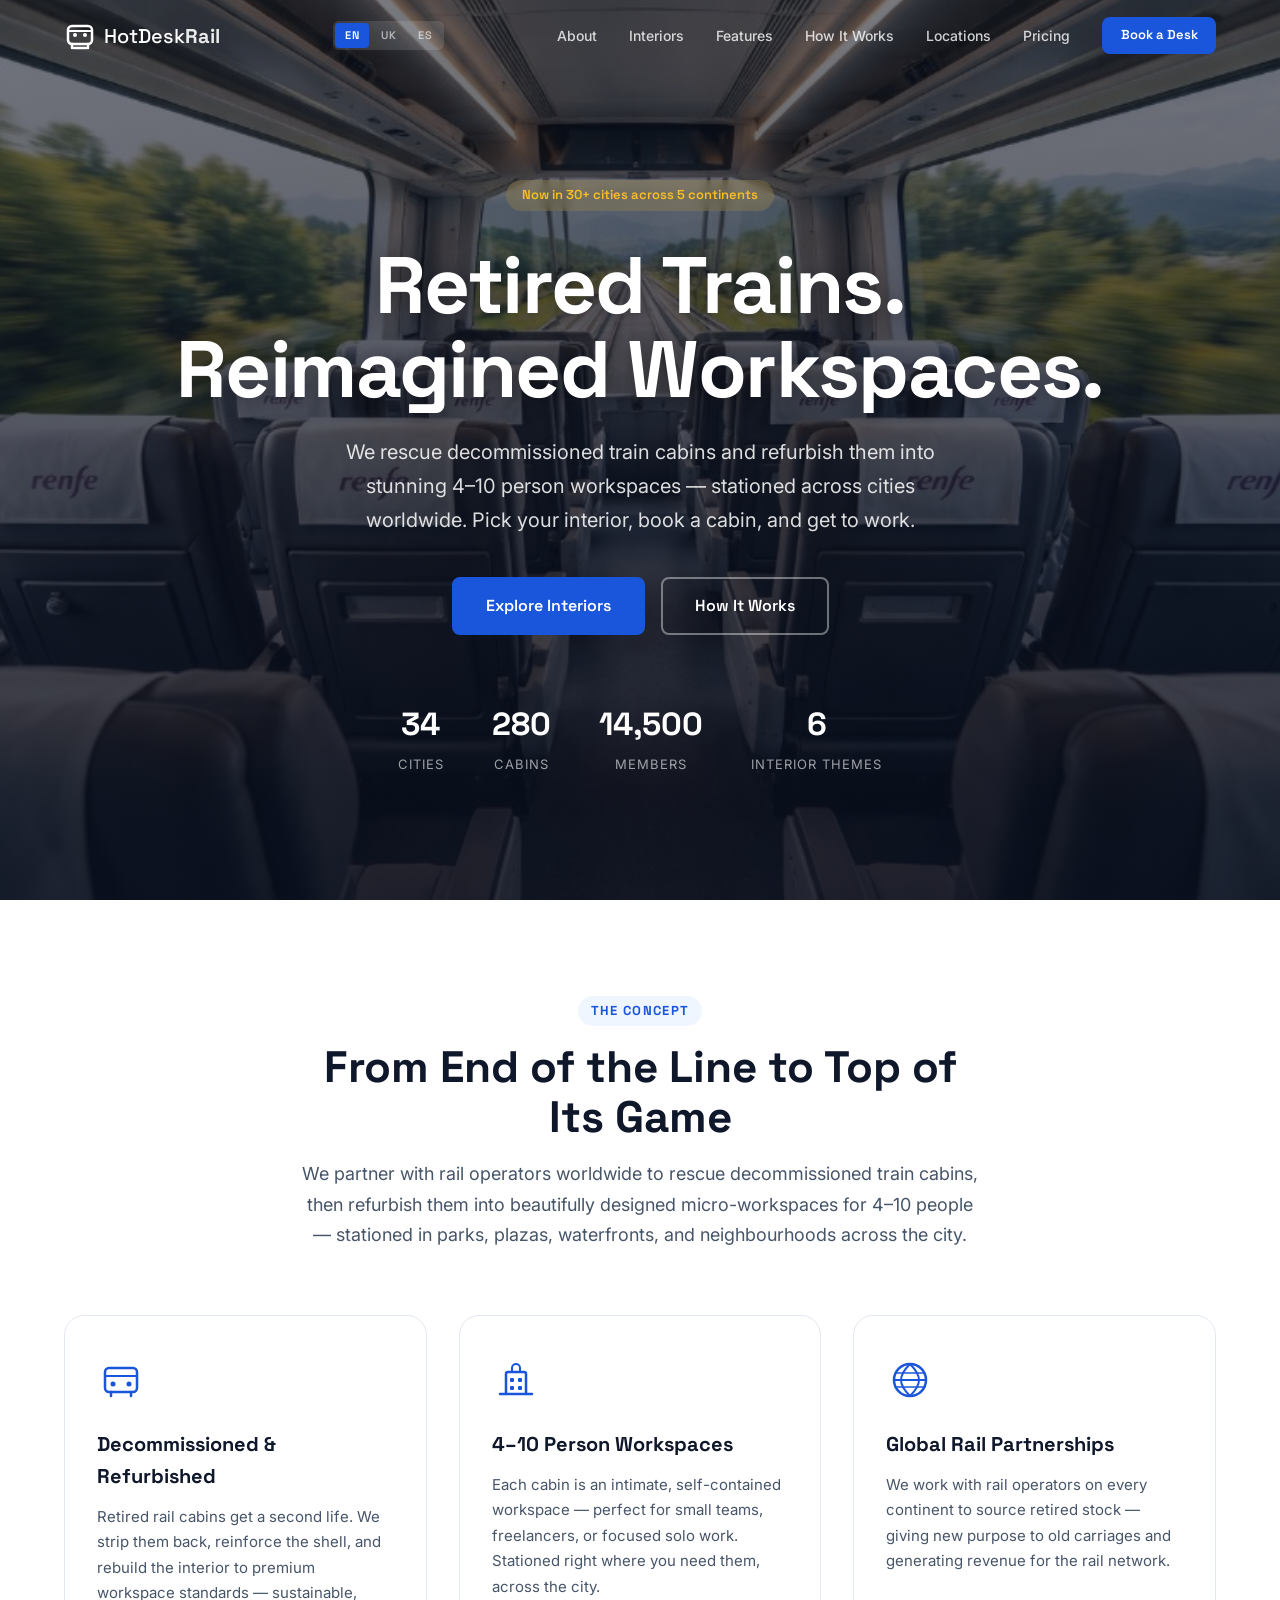
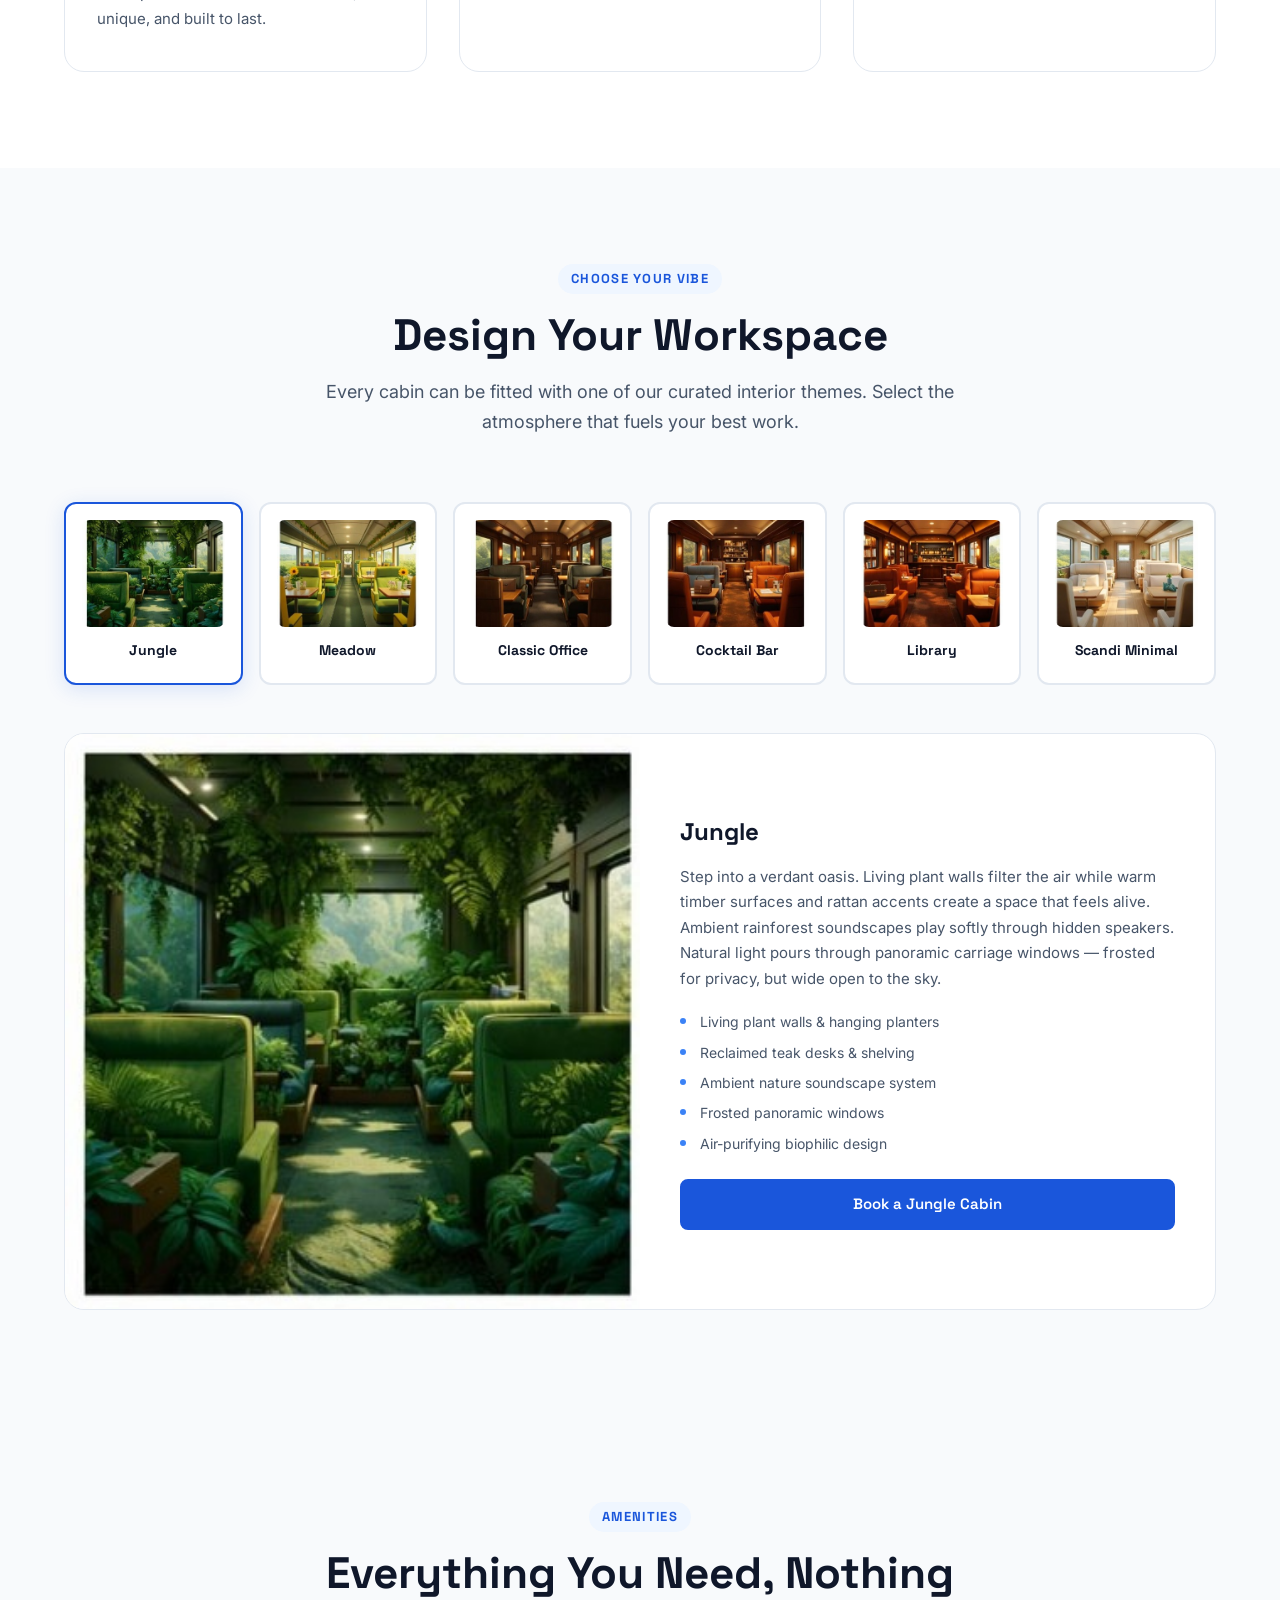
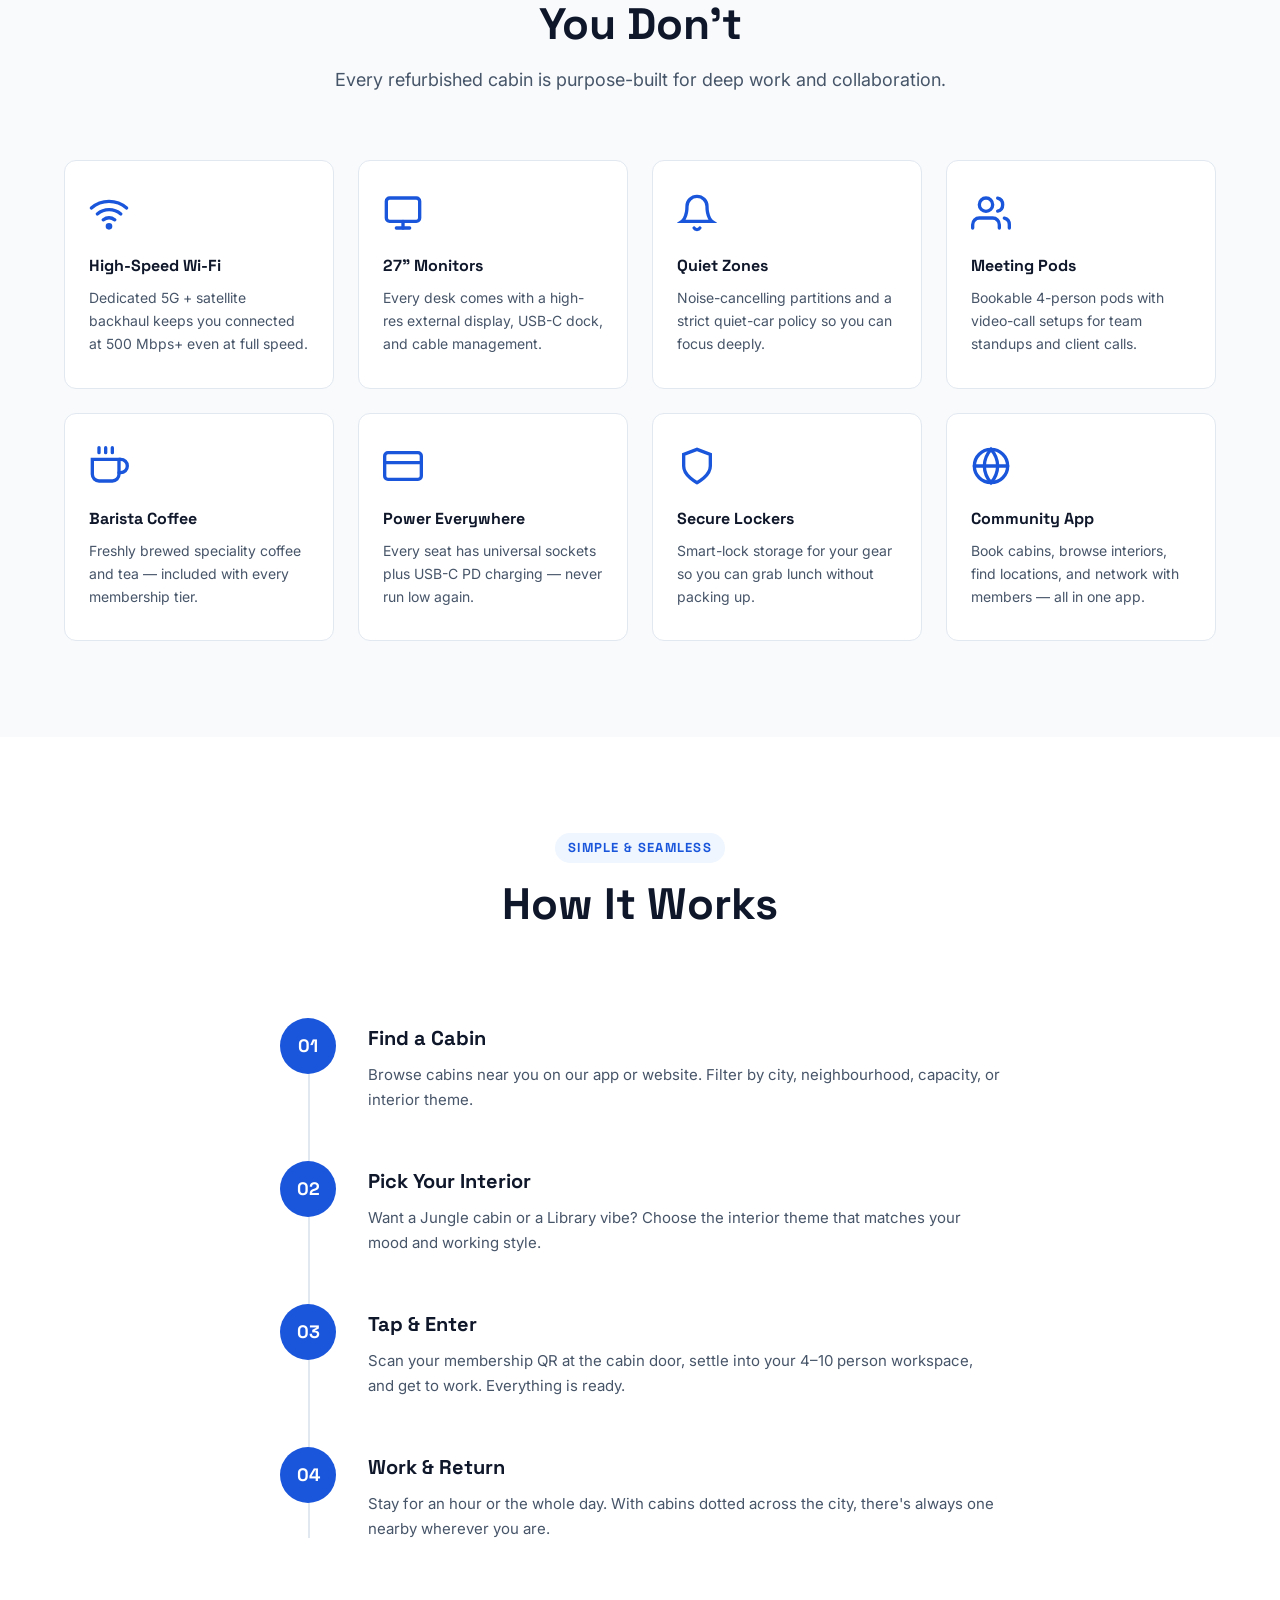
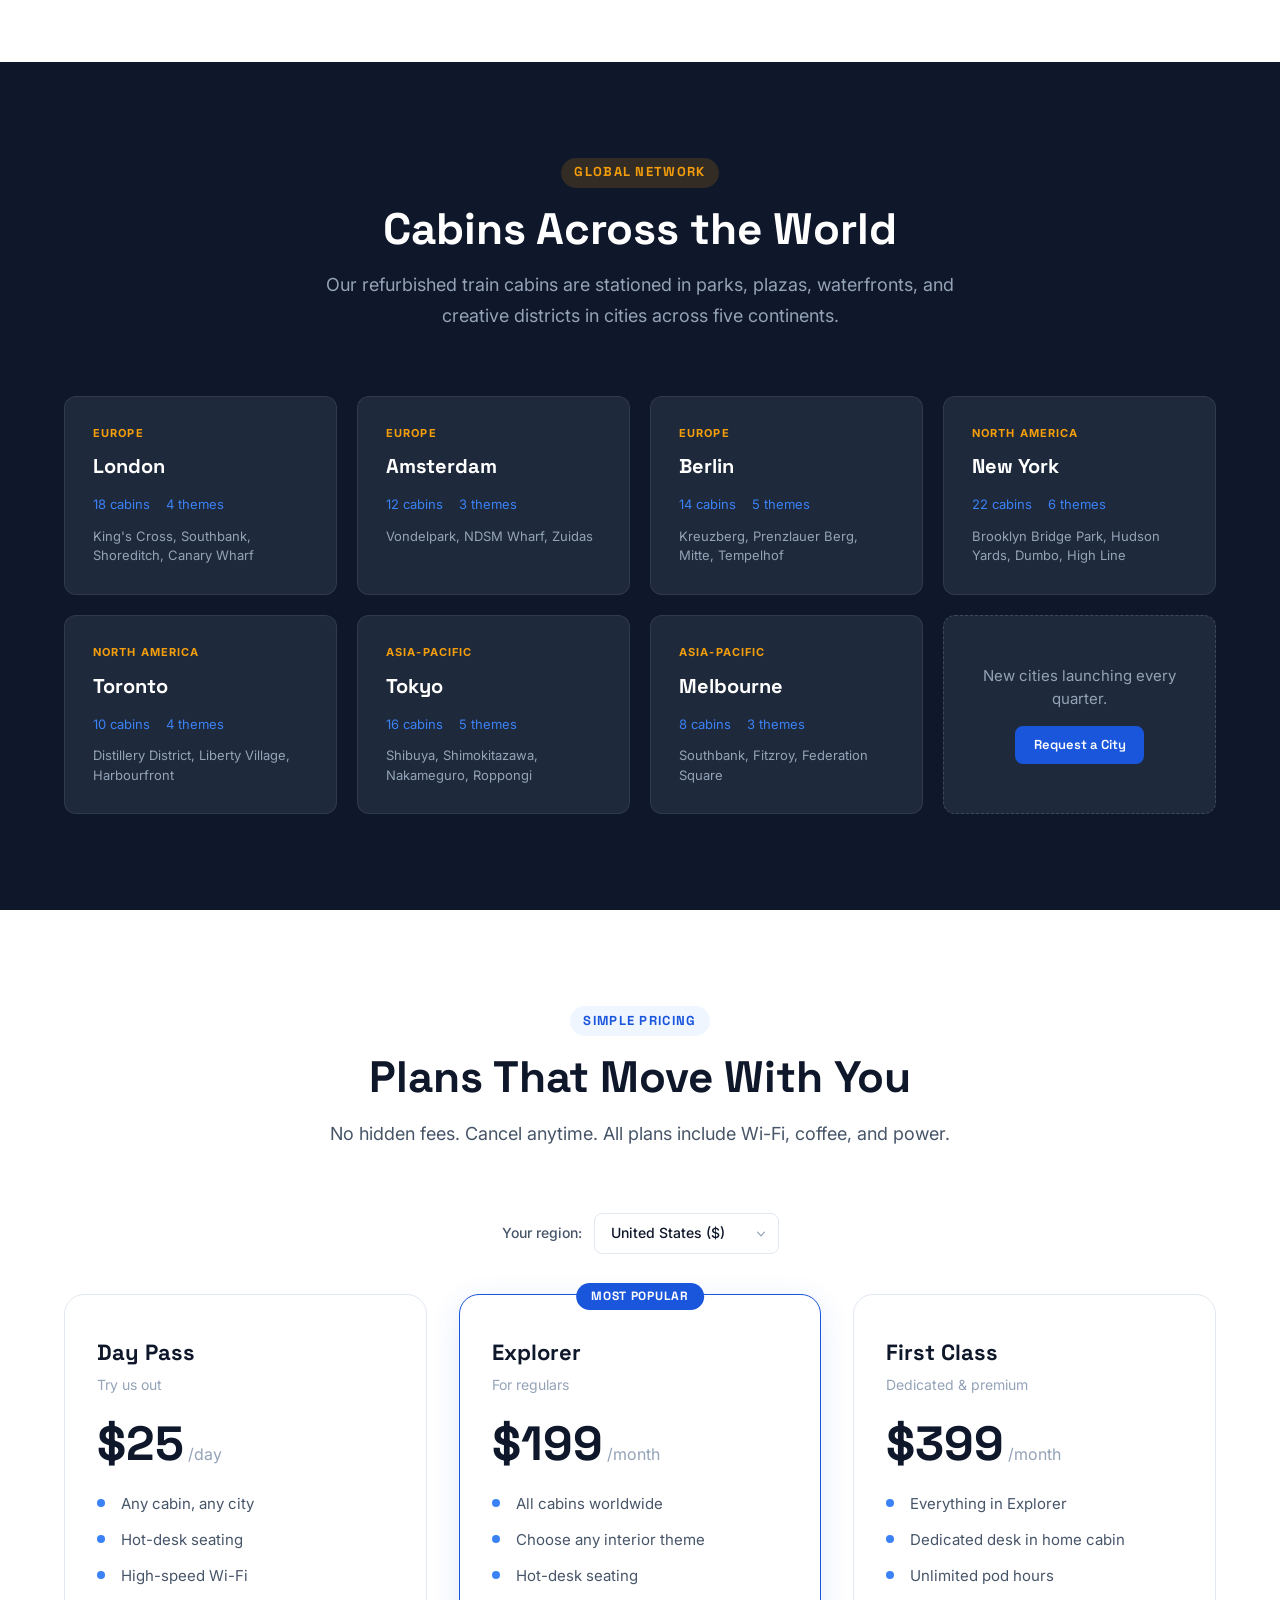
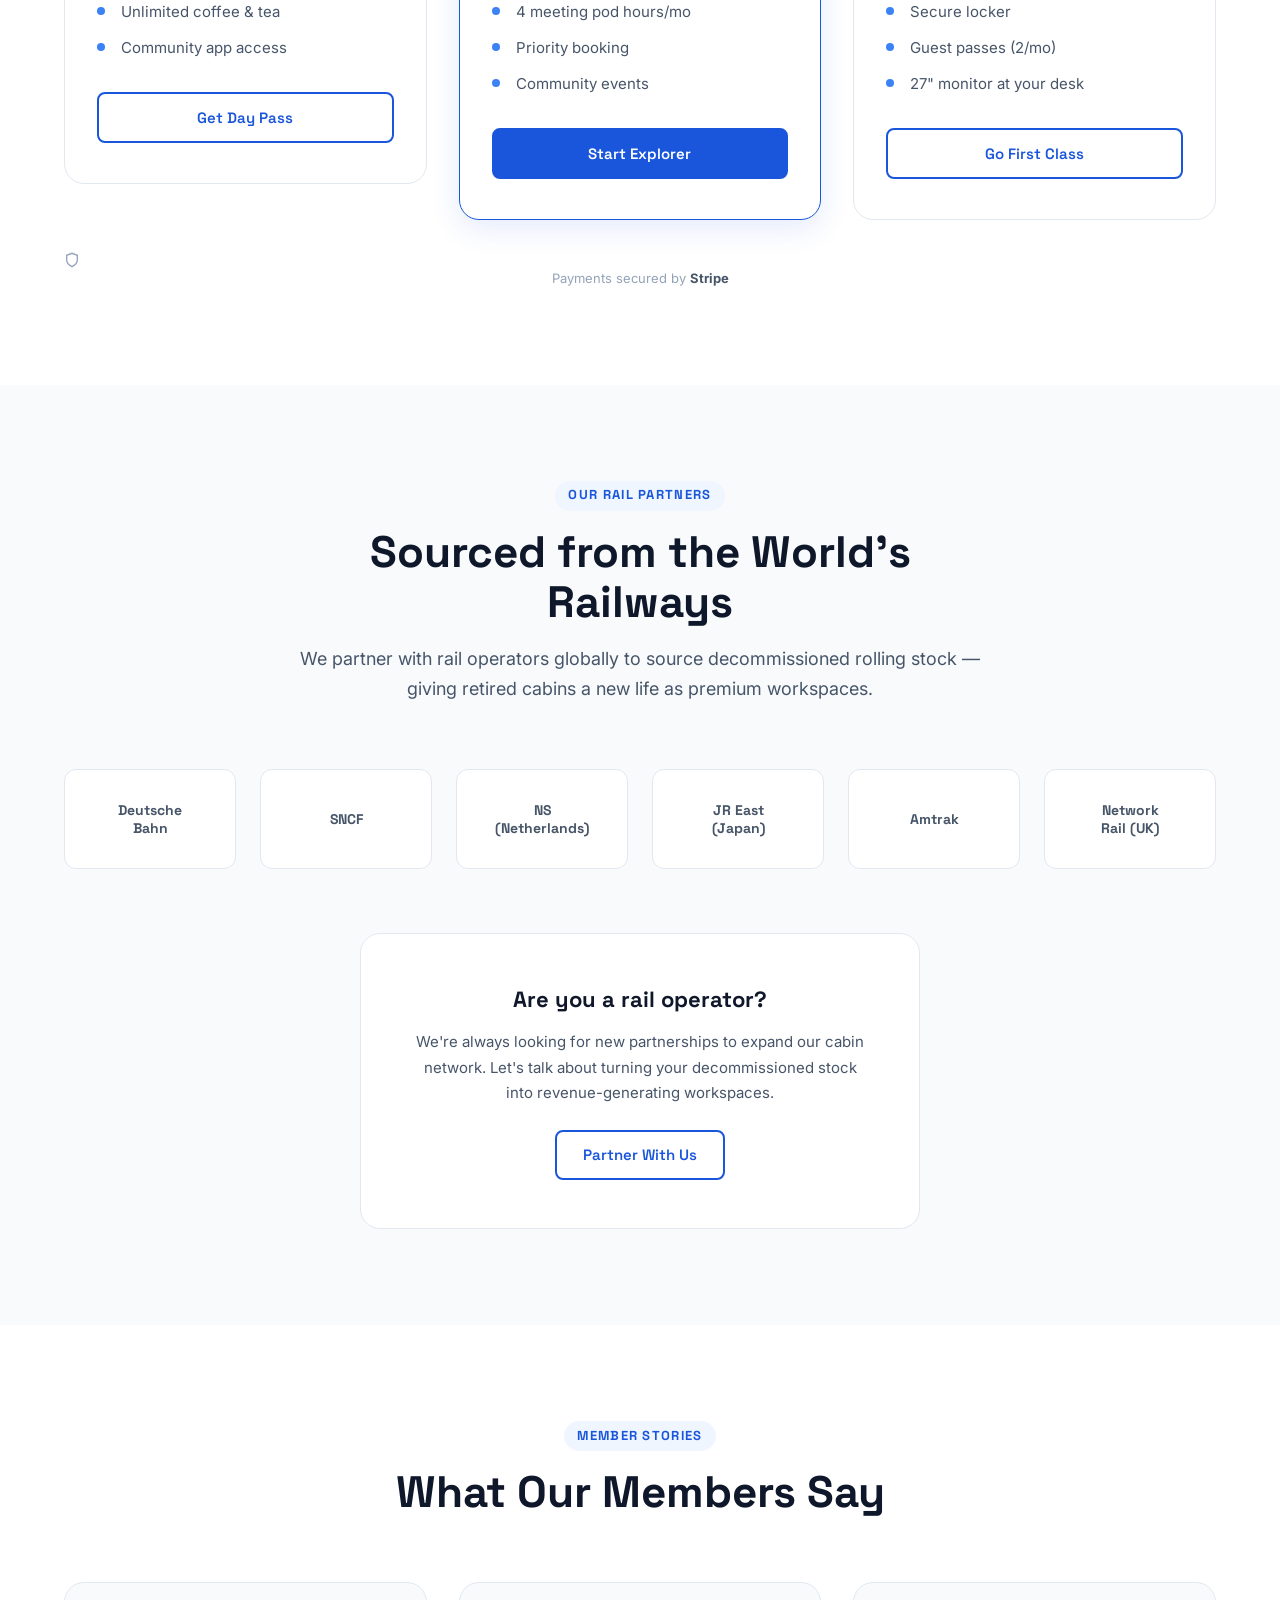
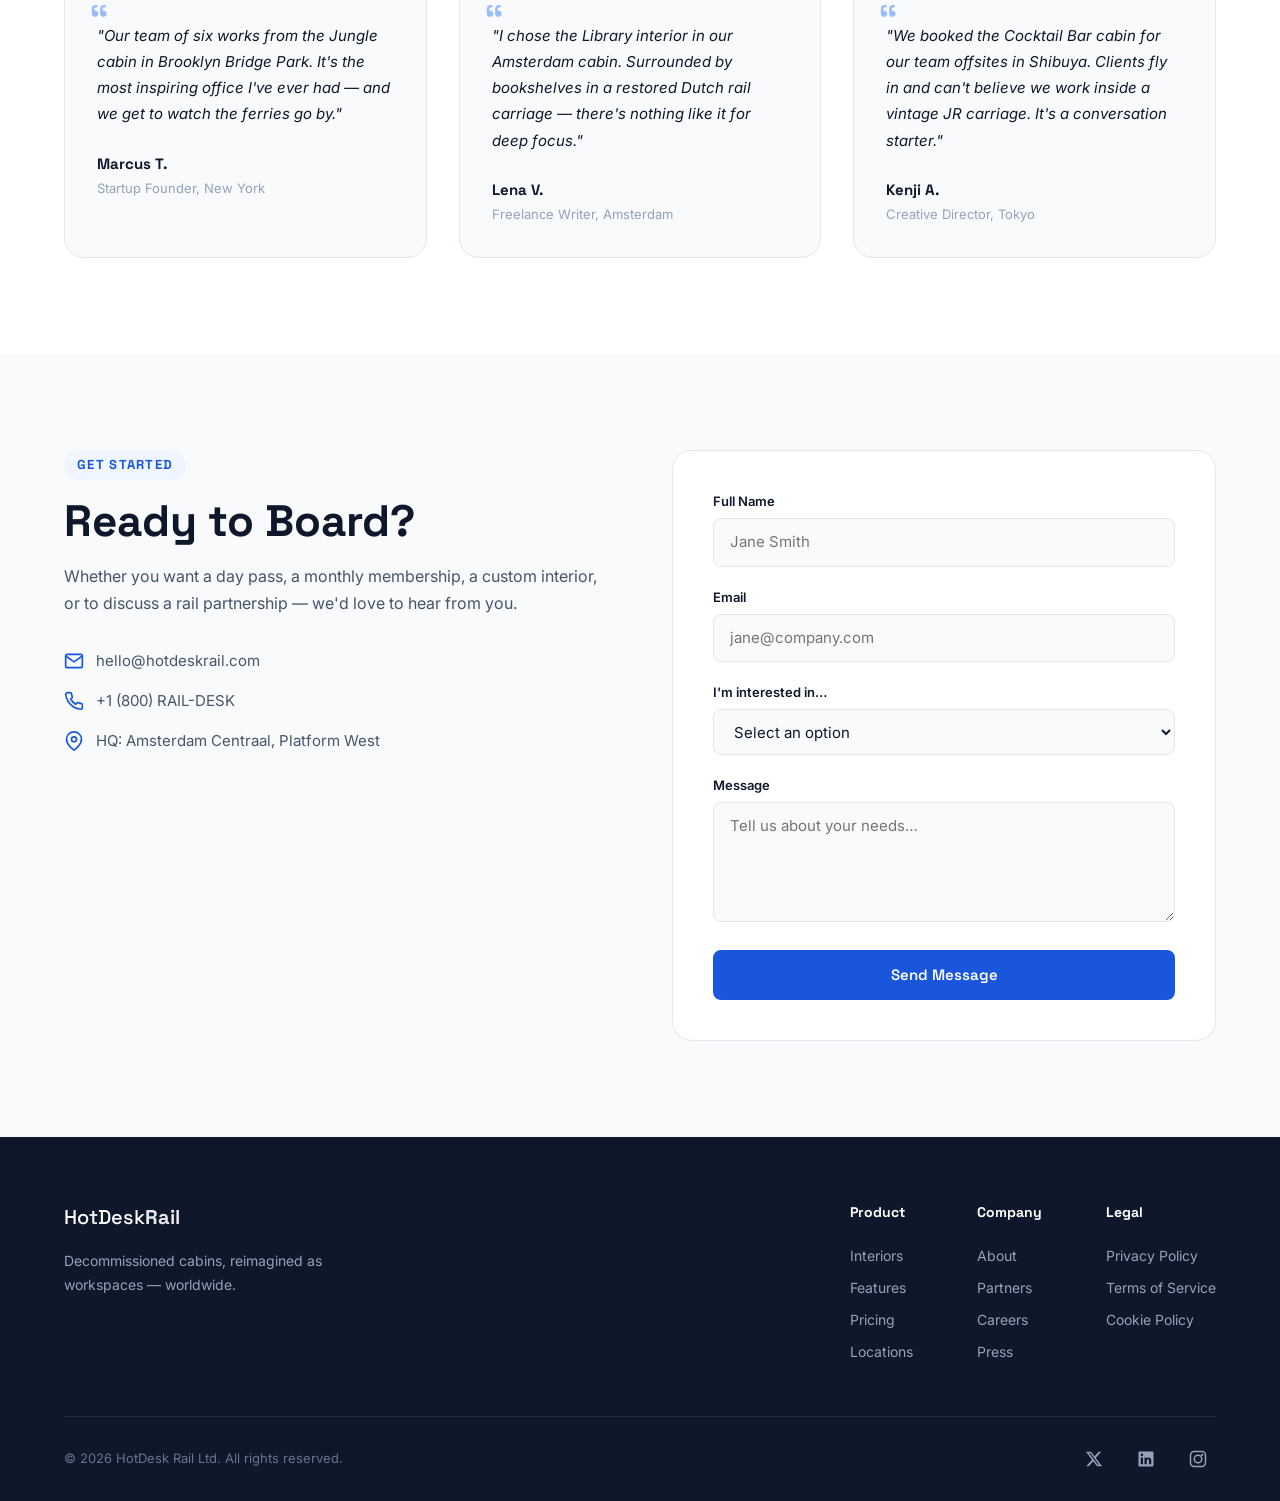
==== commit 08393d8a: "Add Ukrainian and Spanish translations - i18n.js with full EN/UK/ES translations for all site text -" ====
--- a/index.html
+++ b/index.html
@@ -27,17 +27,22 @@
         </svg>
         <span>HotDesk<strong>Rail</strong></span>
       </a>
+      <div class="lang-switcher" id="langSwitcher">
+        <button class="lang-btn active" data-lang="en">EN</button>
+        <button class="lang-btn" data-lang="uk">UK</button>
+        <button class="lang-btn" data-lang="es">ES</button>
+      </div>
       <button class="nav__toggle" id="navToggle" aria-label="Toggle menu">
         <span></span><span></span><span></span>
       </button>
       <ul class="nav__links" id="navLinks">
-        <li><a href="#about">About</a></li>
-        <li><a href="#interiors">Interiors</a></li>
-        <li><a href="#features">Features</a></li>
-        <li><a href="#how-it-works">How It Works</a></li>
-        <li><a href="#locations">Locations</a></li>
-        <li><a href="#pricing">Pricing</a></li>
-        <li><a href="#contact" class="btn btn--sm btn--primary">Book a Desk</a></li>
+        <li><a href="#about" data-i18n="nav_about">About</a></li>
+        <li><a href="#interiors" data-i18n="nav_interiors">Interiors</a></li>
+        <li><a href="#features" data-i18n="nav_features">Features</a></li>
+        <li><a href="#how-it-works" data-i18n="nav_how">How It Works</a></li>
+        <li><a href="#locations" data-i18n="nav_locations">Locations</a></li>
+        <li><a href="#pricing" data-i18n="nav_pricing">Pricing</a></li>
+        <li><a href="#contact" class="btn btn--sm btn--primary" data-i18n="nav_cta">Book a Desk</a></li>
       </ul>
     </div>
   </nav>
@@ -49,29 +54,29 @@
       <div class="hero__overlay"></div>
     </div>
     <div class="container hero__content">
-      <div class="hero__badge">Now in 30+ cities across 5 continents</div>
-      <h1 class="hero__title">Retired Trains.<br>Reimagined&nbsp;Workspaces.</h1>
-      <p class="hero__subtitle">We rescue decommissioned train cabins and refurbish them into stunning 4–10 person workspaces — stationed across cities worldwide. Pick your interior, book a cabin, and get to work.</p>
+      <div class="hero__badge" data-i18n="hero_badge">Now in 30+ cities across 5 continents</div>
+      <h1 class="hero__title" data-i18n="hero_title" data-i18n-html>Retired Trains.<br>Reimagined&nbsp;Workspaces.</h1>
+      <p class="hero__subtitle" data-i18n="hero_sub">We rescue decommissioned train cabins and refurbish them into stunning 4–10 person workspaces — stationed across cities worldwide. Pick your interior, book a cabin, and get to work.</p>
       <div class="hero__actions">
-        <a href="#interiors" class="btn btn--primary btn--lg">Explore Interiors</a>
-        <a href="#how-it-works" class="btn btn--outline btn--lg">How It Works</a>
+        <a href="#interiors" class="btn btn--primary btn--lg" data-i18n="hero_cta1">Explore Interiors</a>
+        <a href="#how-it-works" class="btn btn--outline btn--lg" data-i18n="hero_cta2">How It Works</a>
       </div>
       <div class="hero__stats">
         <div class="hero__stat">
           <span class="hero__stat-value" data-count="34">0</span>
-          <span class="hero__stat-label">Cities</span>
+          <span class="hero__stat-label" data-i18n="stat_cities">Cities</span>
         </div>
         <div class="hero__stat">
           <span class="hero__stat-value" data-count="280">0</span>
-          <span class="hero__stat-label">Cabins</span>
+          <span class="hero__stat-label" data-i18n="stat_cabins">Cabins</span>
         </div>
         <div class="hero__stat">
           <span class="hero__stat-value" data-count="14500">0</span>
-          <span class="hero__stat-label">Members</span>
+          <span class="hero__stat-label" data-i18n="stat_members">Members</span>
         </div>
         <div class="hero__stat">
           <span class="hero__stat-value" data-count="6">0</span>
-          <span class="hero__stat-label">Interior Themes</span>
+          <span class="hero__stat-label" data-i18n="stat_themes">Interior Themes</span>
         </div>
       </div>
     </div>
@@ -81,31 +86,31 @@
   <section class="section about" id="about">
     <div class="container">
       <div class="section__header">
-        <span class="section__tag">The Concept</span>
-        <h2 class="section__title">From End of the Line to Top of Its Game</h2>
-        <p class="section__desc">We partner with rail operators worldwide to rescue decommissioned train cabins, then refurbish them into beautifully designed micro-workspaces for 4–10 people — stationed in parks, plazas, waterfronts, and neighbourhoods across the city.</p>
+        <span class="section__tag" data-i18n="about_tag">The Concept</span>
+        <h2 class="section__title" data-i18n="about_title">From End of the Line to Top of Its Game</h2>
+        <p class="section__desc" data-i18n="about_desc">We partner with rail operators worldwide to rescue decommissioned train cabins, then refurbish them into beautifully designed micro-workspaces for 4–10 people — stationed in parks, plazas, waterfronts, and neighbourhoods across the city.</p>
       </div>
       <div class="about__grid">
         <div class="about__card">
           <div class="about__card-icon">
             <svg viewBox="0 0 48 48" fill="none"><rect x="8" y="12" width="32" height="24" rx="4" stroke="currentColor" stroke-width="2.5"/><line x1="8" y1="20" x2="40" y2="20" stroke="currentColor" stroke-width="2"/><circle cx="16" cy="28" r="2.5" fill="currentColor"/><circle cx="32" cy="28" r="2.5" fill="currentColor"/><line x1="14" y1="36" x2="14" y2="40" stroke="currentColor" stroke-width="2.5" stroke-linecap="round"/><line x1="34" y1="36" x2="34" y2="40" stroke="currentColor" stroke-width="2.5" stroke-linecap="round"/></svg>
           </div>
-          <h3>Decommissioned &amp; Refurbished</h3>
-          <p>Retired rail cabins get a second life. We strip them back, reinforce the shell, and rebuild the interior to premium workspace standards — sustainable, unique, and built to last.</p>
+          <h3 data-i18n="about_h1">Decommissioned &amp; Refurbished</h3>
+          <p data-i18n="about_p1">Retired rail cabins get a second life. We strip them back, reinforce the shell, and rebuild the interior to premium workspace standards — sustainable, unique, and built to last.</p>
         </div>
         <div class="about__card">
           <div class="about__card-icon">
             <svg viewBox="0 0 48 48" fill="none"><path d="M14 38V18a2 2 0 0 1 2-2h16a2 2 0 0 1 2 2v20" stroke="currentColor" stroke-width="2.5"/><rect x="18" y="22" width="4" height="4" rx="1" fill="currentColor"/><rect x="26" y="22" width="4" height="4" rx="1" fill="currentColor"/><rect x="18" y="30" width="4" height="4" rx="1" fill="currentColor"/><rect x="26" y="30" width="4" height="4" rx="1" fill="currentColor"/><line x1="8" y1="38" x2="40" y2="38" stroke="currentColor" stroke-width="2.5" stroke-linecap="round"/><path d="M20 16V12a4 4 0 0 1 8 0v4" stroke="currentColor" stroke-width="2"/></svg>
           </div>
-          <h3>4–10 Person Workspaces</h3>
-          <p>Each cabin is an intimate, self-contained workspace — perfect for small teams, freelancers, or focused solo work. Stationed right where you need them, across the city.</p>
+          <h3 data-i18n="about_h2">4–10 Person Workspaces</h3>
+          <p data-i18n="about_p2">Each cabin is an intimate, self-contained workspace — perfect for small teams, freelancers, or focused solo work. Stationed right where you need them, across the city.</p>
         </div>
         <div class="about__card">
           <div class="about__card-icon">
             <svg viewBox="0 0 48 48" fill="none"><circle cx="24" cy="24" r="16" stroke="currentColor" stroke-width="2.5"/><path d="M24 8C30 14 33 19 33 24C33 29 30 34 24 40" stroke="currentColor" stroke-width="2"/><path d="M24 8C18 14 15 19 15 24C15 29 18 34 24 40" stroke="currentColor" stroke-width="2"/><line x1="8" y1="24" x2="40" y2="24" stroke="currentColor" stroke-width="2"/><line x1="10" y1="17" x2="38" y2="17" stroke="currentColor" stroke-width="1.5"/><line x1="10" y1="31" x2="38" y2="31" stroke="currentColor" stroke-width="1.5"/></svg>
           </div>
-          <h3>Global Rail Partnerships</h3>
-          <p>We work with rail operators on every continent to source retired stock — giving new purpose to old carriages and generating revenue for the rail network.</p>
+          <h3 data-i18n="about_h3">Global Rail Partnerships</h3>
+          <p data-i18n="about_p3">We work with rail operators on every continent to source retired stock — giving new purpose to old carriages and generating revenue for the rail network.</p>
         </div>
       </div>
     </div>
@@ -115,46 +120,46 @@
   <section class="section interiors" id="interiors">
     <div class="container">
       <div class="section__header">
-        <span class="section__tag">Choose Your Vibe</span>
-        <h2 class="section__title">Design Your Workspace</h2>
-        <p class="section__desc">Every cabin can be fitted with one of our curated interior themes. Select the atmosphere that fuels your best work.</p>
+        <span class="section__tag" data-i18n="int_tag">Choose Your Vibe</span>
+        <h2 class="section__title" data-i18n="int_title">Design Your Workspace</h2>
+        <p class="section__desc" data-i18n="int_desc">Every cabin can be fitted with one of our curated interior themes. Select the atmosphere that fuels your best work.</p>
       </div>
       <div class="interiors__grid">
         <button class="interior-card active" data-theme="jungle">
           <div class="interior-card__preview">
             <img src="images/jungle.jpg" alt="Jungle interior — lush green train cabin workspace" loading="lazy">
           </div>
-          <h3>Jungle</h3>
+          <h3 data-i18n="int_jungle">Jungle</h3>
         </button>
         <button class="interior-card" data-theme="meadow">
           <div class="interior-card__preview">
             <img src="images/meadow.jpg" alt="Meadow interior — sunlit cabin with wildflower accents" loading="lazy">
           </div>
-          <h3>Meadow</h3>
+          <h3 data-i18n="int_meadow">Meadow</h3>
         </button>
         <button class="interior-card" data-theme="office">
           <div class="interior-card__preview">
             <img src="images/classic-office.jpg" alt="Classic Office interior — professional wood-panelled cabin" loading="lazy">
           </div>
-          <h3>Classic Office</h3>
+          <h3 data-i18n="int_office">Classic Office</h3>
         </button>
         <button class="interior-card" data-theme="bar">
           <div class="interior-card__preview">
             <img src="images/cocktail-bar.jpg" alt="Cocktail Bar interior — moody amber-lit cabin with bar" loading="lazy">
           </div>
-          <h3>Cocktail Bar</h3>
+          <h3 data-i18n="int_bar">Cocktail Bar</h3>
         </button>
         <button class="interior-card" data-theme="library">
           <div class="interior-card__preview">
             <img src="images/library.jpg" alt="Library interior — warm wood cabin with bookshelves" loading="lazy">
           </div>
-          <h3>Library</h3>
+          <h3 data-i18n="int_library">Library</h3>
         </button>
         <button class="interior-card" data-theme="scandi">
           <div class="interior-card__preview">
             <img src="images/scandi-minimal.jpg" alt="Scandi Minimal interior — light birch and white cabin" loading="lazy">
           </div>
-          <h3>Scandi Minimal</h3>
+          <h3 data-i18n="int_scandi">Scandi Minimal</h3>
         </button>
       </div>
       <div class="interiors__detail" id="interiorDetail">
@@ -172,7 +177,7 @@
               <li>Frosted panoramic windows</li>
               <li>Air-purifying biophilic design</li>
             </ul>
-            <a href="#contact" class="btn btn--primary">Book a Jungle Cabin</a>
+            <a href="#contact" class="btn btn--primary" id="interiorBookBtn" data-i18n-template="theme_book">Book a Jungle Cabin</a>
           </div>
         </div>
       </div>
@@ -183,66 +188,66 @@
   <section class="section features" id="features">
     <div class="container">
       <div class="section__header">
-        <span class="section__tag">Amenities</span>
-        <h2 class="section__title">Everything You Need, Nothing You Don't</h2>
-        <p class="section__desc">Every refurbished cabin is purpose-built for deep work and collaboration.</p>
+        <span class="section__tag" data-i18n="feat_tag">Amenities</span>
+        <h2 class="section__title" data-i18n="feat_title">Everything You Need, Nothing You Don't</h2>
+        <p class="section__desc" data-i18n="feat_desc">Every refurbished cabin is purpose-built for deep work and collaboration.</p>
       </div>
       <div class="features__grid">
         <div class="feature">
           <div class="feature__icon">
             <svg viewBox="0 0 24 24" fill="none" stroke="currentColor" stroke-width="2" stroke-linecap="round"><path d="M5 12.55a11 11 0 0 1 14.08 0"/><path d="M1.42 9a16 16 0 0 1 21.16 0"/><path d="M8.53 16.11a6 6 0 0 1 6.95 0"/><circle cx="12" cy="20" r="1" fill="currentColor"/></svg>
           </div>
-          <h4>High-Speed Wi-Fi</h4>
-          <p>Dedicated 5G + satellite backhaul keeps you connected at 500 Mbps+ even at full speed.</p>
+          <h4 data-i18n="feat_wifi_h">High-Speed Wi-Fi</h4>
+          <p data-i18n="feat_wifi_p">Dedicated 5G + satellite backhaul keeps you connected at 500 Mbps+ even at full speed.</p>
         </div>
         <div class="feature">
           <div class="feature__icon">
             <svg viewBox="0 0 24 24" fill="none" stroke="currentColor" stroke-width="2" stroke-linecap="round"><rect x="2" y="3" width="20" height="14" rx="2"/><line x1="8" y1="21" x2="16" y2="21"/><line x1="12" y1="17" x2="12" y2="21"/></svg>
           </div>
-          <h4>27" Monitors</h4>
-          <p>Every desk comes with a high-res external display, USB-C dock, and cable management.</p>
+          <h4 data-i18n="feat_mon_h">27" Monitors</h4>
+          <p data-i18n="feat_mon_p">Every desk comes with a high-res external display, USB-C dock, and cable management.</p>
         </div>
         <div class="feature">
           <div class="feature__icon">
             <svg viewBox="0 0 24 24" fill="none" stroke="currentColor" stroke-width="2" stroke-linecap="round"><path d="M18 8A6 6 0 0 0 6 8c0 7-3 9-3 9h18s-3-2-3-9"/><path d="M13.73 21a2 2 0 0 1-3.46 0"/></svg>
           </div>
-          <h4>Quiet Zones</h4>
-          <p>Noise-cancelling partitions and a strict quiet-car policy so you can focus deeply.</p>
+          <h4 data-i18n="feat_quiet_h">Quiet Zones</h4>
+          <p data-i18n="feat_quiet_p">Noise-cancelling partitions and a strict quiet-car policy so you can focus deeply.</p>
         </div>
         <div class="feature">
           <div class="feature__icon">
             <svg viewBox="0 0 24 24" fill="none" stroke="currentColor" stroke-width="2" stroke-linecap="round"><path d="M17 21v-2a4 4 0 0 0-4-4H5a4 4 0 0 0-4 4v2"/><circle cx="9" cy="7" r="4"/><path d="M23 21v-2a4 4 0 0 0-3-3.87"/><path d="M16 3.13a4 4 0 0 1 0 7.75"/></svg>
           </div>
-          <h4>Meeting Pods</h4>
-          <p>Bookable 4-person pods with video-call setups for team standups and client calls.</p>
+          <h4 data-i18n="feat_meet_h">Meeting Pods</h4>
+          <p data-i18n="feat_meet_p">Bookable 4-person pods with video-call setups for team standups and client calls.</p>
         </div>
         <div class="feature">
           <div class="feature__icon">
             <svg viewBox="0 0 24 24" fill="none" stroke="currentColor" stroke-width="2" stroke-linecap="round"><path d="M18 8h1a4 4 0 0 1 0 8h-1"/><path d="M2 8h16v9a4 4 0 0 1-4 4H6a4 4 0 0 1-4-4V8z"/><line x1="6" y1="1" x2="6" y2="4"/><line x1="10" y1="1" x2="10" y2="4"/><line x1="14" y1="1" x2="14" y2="4"/></svg>
           </div>
-          <h4>Barista Coffee</h4>
-          <p>Freshly brewed speciality coffee and tea — included with every membership tier.</p>
+          <h4 data-i18n="feat_coffee_h">Barista Coffee</h4>
+          <p data-i18n="feat_coffee_p">Freshly brewed speciality coffee and tea — included with every membership tier.</p>
         </div>
         <div class="feature">
           <div class="feature__icon">
             <svg viewBox="0 0 24 24" fill="none" stroke="currentColor" stroke-width="2" stroke-linecap="round"><rect x="1" y="4" width="22" height="16" rx="2"/><line x1="1" y1="10" x2="23" y2="10"/></svg>
           </div>
-          <h4>Power Everywhere</h4>
-          <p>Every seat has universal sockets plus USB-C PD charging — never run low again.</p>
+          <h4 data-i18n="feat_power_h">Power Everywhere</h4>
+          <p data-i18n="feat_power_p">Every seat has universal sockets plus USB-C PD charging — never run low again.</p>
         </div>
         <div class="feature">
           <div class="feature__icon">
             <svg viewBox="0 0 24 24" fill="none" stroke="currentColor" stroke-width="2" stroke-linecap="round"><path d="M12 22s8-4 8-10V5l-8-3-8 3v7c0 6 8 10 8 10z"/></svg>
           </div>
-          <h4>Secure Lockers</h4>
-          <p>Smart-lock storage for your gear so you can grab lunch without packing up.</p>
+          <h4 data-i18n="feat_lock_h">Secure Lockers</h4>
+          <p data-i18n="feat_lock_p">Smart-lock storage for your gear so you can grab lunch without packing up.</p>
         </div>
         <div class="feature">
           <div class="feature__icon">
             <svg viewBox="0 0 24 24" fill="none" stroke="currentColor" stroke-width="2" stroke-linecap="round"><circle cx="12" cy="12" r="10"/><line x1="2" y1="12" x2="22" y2="12"/><path d="M12 2a15.3 15.3 0 0 1 4 10 15.3 15.3 0 0 1-4 10 15.3 15.3 0 0 1-4-10 15.3 15.3 0 0 1 4-10z"/></svg>
           </div>
-          <h4>Community App</h4>
-          <p>Book cabins, browse interiors, find locations, and network with members — all in one app.</p>
+          <h4 data-i18n="feat_app_h">Community App</h4>
+          <p data-i18n="feat_app_p">Book cabins, browse interiors, find locations, and network with members — all in one app.</p>
         </div>
       </div>
     </div>
@@ -252,36 +257,36 @@
   <section class="section how-it-works" id="how-it-works">
     <div class="container">
       <div class="section__header">
-        <span class="section__tag">Simple & Seamless</span>
-        <h2 class="section__title">How It Works</h2>
+        <span class="section__tag" data-i18n="how_tag">Simple &amp; Seamless</span>
+        <h2 class="section__title" data-i18n="how_title">How It Works</h2>
       </div>
       <div class="steps">
         <div class="step">
           <div class="step__number">01</div>
           <div class="step__content">
-            <h3>Find a Cabin</h3>
-            <p>Browse cabins near you on our app or website. Filter by city, neighbourhood, capacity, or interior theme.</p>
+            <h3 data-i18n="how_h1">Find a Cabin</h3>
+            <p data-i18n="how_p1">Browse cabins near you on our app or website. Filter by city, neighbourhood, capacity, or interior theme.</p>
           </div>
         </div>
         <div class="step">
           <div class="step__number">02</div>
           <div class="step__content">
-            <h3>Pick Your Interior</h3>
-            <p>Want a Jungle cabin or a Library vibe? Choose the interior theme that matches your mood and working style.</p>
+            <h3 data-i18n="how_h2">Pick Your Interior</h3>
+            <p data-i18n="how_p2">Want a Jungle cabin or a Library vibe? Choose the interior theme that matches your mood and working style.</p>
           </div>
         </div>
         <div class="step">
           <div class="step__number">03</div>
           <div class="step__content">
-            <h3>Tap &amp; Enter</h3>
-            <p>Scan your membership QR at the cabin door, settle into your 4–10 person workspace, and get to work. Everything is ready.</p>
+            <h3 data-i18n="how_h3">Tap &amp; Enter</h3>
+            <p data-i18n="how_p3">Scan your membership QR at the cabin door, settle into your 4–10 person workspace, and get to work. Everything is ready.</p>
           </div>
         </div>
         <div class="step">
           <div class="step__number">04</div>
           <div class="step__content">
-            <h3>Work &amp; Return</h3>
-            <p>Stay for an hour or the whole day. With cabins dotted across the city, there's always one nearby wherever you are.</p>
+            <h3 data-i18n="how_h4">Work &amp; Return</h3>
+            <p data-i18n="how_p4">Stay for an hour or the whole day. With cabins dotted across the city, there's always one nearby wherever you are.</p>
           </div>
         </div>
       </div>
@@ -292,17 +297,17 @@
   <section class="section locations" id="locations">
     <div class="container">
       <div class="section__header">
-        <span class="section__tag">Global Network</span>
-        <h2 class="section__title">Cabins Across the World</h2>
-        <p class="section__desc">Our refurbished train cabins are stationed in parks, plazas, waterfronts, and creative districts in cities across five continents.</p>
+        <span class="section__tag" data-i18n="loc_tag">Global Network</span>
+        <h2 class="section__title" data-i18n="loc_title">Cabins Across the World</h2>
+        <p class="section__desc" data-i18n="loc_desc">Our refurbished train cabins are stationed in parks, plazas, waterfronts, and creative districts in cities across five continents.</p>
       </div>
       <div class="locations__grid">
         <div class="location-card">
           <div class="location-card__region">Europe</div>
           <h3 class="location-card__city">London</h3>
           <div class="location-card__meta">
-            <span>18 cabins</span>
-            <span>4 themes</span>
+            <span>18 <span data-i18n="loc_cabins">cabins</span></span>
+            <span>4 <span data-i18n="loc_themes">themes</span></span>
           </div>
           <p>King's Cross, Southbank, Shoreditch, Canary Wharf</p>
         </div>
@@ -310,8 +315,8 @@
           <div class="location-card__region">Europe</div>
           <h3 class="location-card__city">Amsterdam</h3>
           <div class="location-card__meta">
-            <span>12 cabins</span>
-            <span>3 themes</span>
+            <span>12 <span data-i18n="loc_cabins">cabins</span></span>
+            <span>3 <span data-i18n="loc_themes">themes</span></span>
           </div>
           <p>Vondelpark, NDSM Wharf, Zuidas</p>
         </div>
@@ -319,8 +324,8 @@
           <div class="location-card__region">Europe</div>
           <h3 class="location-card__city">Berlin</h3>
           <div class="location-card__meta">
-            <span>14 cabins</span>
-            <span>5 themes</span>
+            <span>14 <span data-i18n="loc_cabins">cabins</span></span>
+            <span>5 <span data-i18n="loc_themes">themes</span></span>
           </div>
           <p>Kreuzberg, Prenzlauer Berg, Mitte, Tempelhof</p>
         </div>
@@ -328,8 +333,8 @@
           <div class="location-card__region">North America</div>
           <h3 class="location-card__city">New York</h3>
           <div class="location-card__meta">
-            <span>22 cabins</span>
-            <span>6 themes</span>
+            <span>22 <span data-i18n="loc_cabins">cabins</span></span>
+            <span>6 <span data-i18n="loc_themes">themes</span></span>
           </div>
           <p>Brooklyn Bridge Park, Hudson Yards, Dumbo, High Line</p>
         </div>
@@ -337,8 +342,8 @@
           <div class="location-card__region">North America</div>
           <h3 class="location-card__city">Toronto</h3>
           <div class="location-card__meta">
-            <span>10 cabins</span>
-            <span>4 themes</span>
+            <span>10 <span data-i18n="loc_cabins">cabins</span></span>
+            <span>4 <span data-i18n="loc_themes">themes</span></span>
           </div>
           <p>Distillery District, Liberty Village, Harbourfront</p>
         </div>
@@ -346,8 +351,8 @@
           <div class="location-card__region">Asia-Pacific</div>
           <h3 class="location-card__city">Tokyo</h3>
           <div class="location-card__meta">
-            <span>16 cabins</span>
-            <span>5 themes</span>
+            <span>16 <span data-i18n="loc_cabins">cabins</span></span>
+            <span>5 <span data-i18n="loc_themes">themes</span></span>
           </div>
           <p>Shibuya, Shimokitazawa, Nakameguro, Roppongi</p>
         </div>
@@ -355,14 +360,14 @@
           <div class="location-card__region">Asia-Pacific</div>
           <h3 class="location-card__city">Melbourne</h3>
           <div class="location-card__meta">
-            <span>8 cabins</span>
-            <span>3 themes</span>
+            <span>8 <span data-i18n="loc_cabins">cabins</span></span>
+            <span>3 <span data-i18n="loc_themes">themes</span></span>
           </div>
           <p>Southbank, Fitzroy, Federation Square</p>
         </div>
         <div class="location-card location-card--cta">
-          <p>New cities launching every quarter.</p>
-          <a href="#contact" class="btn btn--primary btn--sm">Request a City</a>
+          <p data-i18n="loc_cta_text">New cities launching every quarter.</p>
+          <a href="#contact" class="btn btn--primary btn--sm" data-i18n="loc_cta_btn">Request a City</a>
         </div>
       </div>
     </div>
@@ -372,12 +377,12 @@
   <section class="section pricing" id="pricing">
     <div class="container">
       <div class="section__header">
-        <span class="section__tag">Simple Pricing</span>
-        <h2 class="section__title">Plans That Move With You</h2>
-        <p class="section__desc">No hidden fees. Cancel anytime. All plans include Wi-Fi, coffee, and power.</p>
+        <span class="section__tag" data-i18n="price_tag">Simple Pricing</span>
+        <h2 class="section__title" data-i18n="price_title">Plans That Move With You</h2>
+        <p class="section__desc" data-i18n="price_desc">No hidden fees. Cancel anytime. All plans include Wi-Fi, coffee, and power.</p>
       </div>
       <div class="pricing__country" id="countrySwitcher">
-        <label for="countrySelect">Your region:</label>
+        <label for="countrySelect" data-i18n="price_region">Your region:</label>
         <div class="pricing__country-select">
           <select id="countrySelect">
             <option value="us" data-symbol="$" data-currency="usd" selected>United States ($)</option>
@@ -393,33 +398,33 @@
       <div class="pricing__grid">
         <div class="pricing-card" data-plan="day-pass" data-prices='{"us":25,"gb":20,"eu":23,"jp":3800,"au":38,"ca":34}'>
           <div class="pricing-card__header">
-            <h3>Day Pass</h3>
-            <p>Try us out</p>
+            <h3 data-i18n="price_day_h">Day Pass</h3>
+            <p data-i18n="price_day_sub">Try us out</p>
           </div>
           <div class="pricing-card__price">
             <span class="pricing-card__amount">$25</span>
-            <span class="pricing-card__period">/day</span>
-          </div>
-          <ul class="pricing-card__features">
+            <span class="pricing-card__period" data-i18n="price_day_per">/day</span>
+          </div>
+          <ul class="pricing-card__features" data-i18n-list="price_f_day">
             <li>Any cabin, any city</li>
             <li>Hot-desk seating</li>
             <li>High-speed Wi-Fi</li>
             <li>Unlimited coffee &amp; tea</li>
             <li>Community app access</li>
           </ul>
-          <button type="button" class="btn btn--outline btn--block js-checkout" data-plan="day-pass">Get Day Pass</button>
+          <button type="button" class="btn btn--outline btn--block js-checkout" data-plan="day-pass" data-i18n="price_day_btn">Get Day Pass</button>
         </div>
         <div class="pricing-card pricing-card--featured" data-plan="explorer" data-prices='{"us":199,"gb":159,"eu":179,"jp":29800,"au":299,"ca":269}'>
-          <div class="pricing-card__badge">Most Popular</div>
+          <div class="pricing-card__badge" data-i18n="price_exp_badge">Most Popular</div>
           <div class="pricing-card__header">
-            <h3>Explorer</h3>
-            <p>For regulars</p>
+            <h3 data-i18n="price_exp_h">Explorer</h3>
+            <p data-i18n="price_exp_sub">For regulars</p>
           </div>
           <div class="pricing-card__price">
             <span class="pricing-card__amount">$199</span>
-            <span class="pricing-card__period">/month</span>
-          </div>
-          <ul class="pricing-card__features">
+            <span class="pricing-card__period" data-i18n="price_exp_per">/month</span>
+          </div>
+          <ul class="pricing-card__features" data-i18n-list="price_f_exp">
             <li>All cabins worldwide</li>
             <li>Choose any interior theme</li>
             <li>Hot-desk seating</li>
@@ -427,18 +432,18 @@
             <li>Priority booking</li>
             <li>Community events</li>
           </ul>
-          <button type="button" class="btn btn--primary btn--block js-checkout" data-plan="explorer">Start Explorer</button>
+          <button type="button" class="btn btn--primary btn--block js-checkout" data-plan="explorer" data-i18n="price_exp_btn">Start Explorer</button>
         </div>
         <div class="pricing-card" data-plan="first-class" data-prices='{"us":399,"gb":319,"eu":359,"jp":59800,"au":599,"ca":539}'>
           <div class="pricing-card__header">
-            <h3>First Class</h3>
-            <p>Dedicated &amp; premium</p>
+            <h3 data-i18n="price_fc_h">First Class</h3>
+            <p data-i18n="price_fc_sub">Dedicated &amp; premium</p>
           </div>
           <div class="pricing-card__price">
             <span class="pricing-card__amount">$399</span>
-            <span class="pricing-card__period">/month</span>
-          </div>
-          <ul class="pricing-card__features">
+            <span class="pricing-card__period" data-i18n="price_fc_per">/month</span>
+          </div>
+          <ul class="pricing-card__features" data-i18n-list="price_f_fc">
             <li>Everything in Explorer</li>
             <li>Dedicated desk in home cabin</li>
             <li>Unlimited pod hours</li>
@@ -446,12 +451,12 @@
             <li>Guest passes (2/mo)</li>
             <li>27" monitor at your desk</li>
           </ul>
-          <button type="button" class="btn btn--outline btn--block js-checkout" data-plan="first-class">Go First Class</button>
+          <button type="button" class="btn btn--outline btn--block js-checkout" data-plan="first-class" data-i18n="price_fc_btn">Go First Class</button>
         </div>
       </div>
       <p class="pricing__stripe-badge">
         <svg viewBox="0 0 24 24" fill="none" stroke="currentColor" stroke-width="2" stroke-linecap="round" style="width:16px;height:16px;vertical-align:middle;margin-right:4px"><path d="M12 22s8-4 8-10V5l-8-3-8 3v7c0 6 8 10 8 10z"/></svg>
-        Payments secured by <strong>Stripe</strong>
+        <span data-i18n="price_stripe">Payments secured by</span> <strong>Stripe</strong>
       </p>
     </div>
   </section>
@@ -460,9 +465,9 @@
   <section class="section partners" id="partners">
     <div class="container">
       <div class="section__header">
-        <span class="section__tag">Our Rail Partners</span>
-        <h2 class="section__title">Sourced from the World's Railways</h2>
-        <p class="section__desc">We partner with rail operators globally to source decommissioned rolling stock — giving retired cabins a new life as premium workspaces.</p>
+        <span class="section__tag" data-i18n="part_tag">Our Rail Partners</span>
+        <h2 class="section__title" data-i18n="part_title">Sourced from the World's Railways</h2>
+        <p class="section__desc" data-i18n="part_desc">We partner with rail operators globally to source decommissioned rolling stock — giving retired cabins a new life as premium workspaces.</p>
       </div>
       <div class="partners__logos">
         <div class="partner-logo">Deutsche<br>Bahn</div>
@@ -473,9 +478,9 @@
         <div class="partner-logo">Network<br>Rail (UK)</div>
       </div>
       <div class="partners__cta">
-        <h3>Are you a rail operator?</h3>
-        <p>We're always looking for new partnerships to expand our cabin network. Let's talk about turning your decommissioned stock into revenue-generating workspaces.</p>
-        <a href="#contact" class="btn btn--outline">Partner With Us</a>
+        <h3 data-i18n="part_cta_h">Are you a rail operator?</h3>
+        <p data-i18n="part_cta_p">We're always looking for new partnerships to expand our cabin network. Let's talk about turning your decommissioned stock into revenue-generating workspaces.</p>
+        <a href="#contact" class="btn btn--outline" data-i18n="part_cta_btn">Partner With Us</a>
       </div>
     </div>
   </section>
@@ -484,29 +489,29 @@
   <section class="section testimonials">
     <div class="container">
       <div class="section__header">
-        <span class="section__tag">Member Stories</span>
-        <h2 class="section__title">What Our Members Say</h2>
+        <span class="section__tag" data-i18n="test_tag">Member Stories</span>
+        <h2 class="section__title" data-i18n="test_title">What Our Members Say</h2>
       </div>
       <div class="testimonials__grid">
         <blockquote class="testimonial">
-          <p>"Our team of six works from the Jungle cabin in Brooklyn Bridge Park. It's the most inspiring office I've ever had — and we get to watch the ferries go by."</p>
+          <p data-i18n="test_1">"Our team of six works from the Jungle cabin in Brooklyn Bridge Park. It's the most inspiring office I've ever had — and we get to watch the ferries go by."</p>
           <footer>
-            <strong>Marcus T.</strong>
-            <span>Startup Founder, New York</span>
+            <strong data-i18n="test_1_name">Marcus T.</strong>
+            <span data-i18n="test_1_role">Startup Founder, New York</span>
           </footer>
         </blockquote>
         <blockquote class="testimonial">
-          <p>"I chose the Library interior in our Amsterdam cabin. Surrounded by bookshelves in a restored Dutch rail carriage — there's nothing like it for deep focus."</p>
+          <p data-i18n="test_2">"I chose the Library interior in our Amsterdam cabin. Surrounded by bookshelves in a restored Dutch rail carriage — there's nothing like it for deep focus."</p>
           <footer>
-            <strong>Lena V.</strong>
-            <span>Freelance Writer, Amsterdam</span>
+            <strong data-i18n="test_2_name">Lena V.</strong>
+            <span data-i18n="test_2_role">Freelance Writer, Amsterdam</span>
           </footer>
         </blockquote>
         <blockquote class="testimonial">
-          <p>"We booked the Cocktail Bar cabin for our team offsites in Shibuya. Clients fly in and can't believe we work inside a vintage JR carriage. It's a conversation starter."</p>
+          <p data-i18n="test_3">"We booked the Cocktail Bar cabin for our team offsites in Shibuya. Clients fly in and can't believe we work inside a vintage JR carriage. It's a conversation starter."</p>
           <footer>
-            <strong>Kenji A.</strong>
-            <span>Creative Director, Tokyo</span>
+            <strong data-i18n="test_3_name">Kenji A.</strong>
+            <span data-i18n="test_3_role">Creative Director, Tokyo</span>
           </footer>
         </blockquote>
       </div>
@@ -518,51 +523,51 @@
     <div class="container">
       <div class="contact__inner">
         <div class="contact__info">
-          <span class="section__tag">Get Started</span>
-          <h2 class="section__title">Ready to Board?</h2>
-          <p>Whether you want a day pass, a monthly membership, a custom interior, or to discuss a rail partnership — we'd love to hear from you.</p>
+          <span class="section__tag" data-i18n="contact_tag">Get Started</span>
+          <h2 class="section__title" data-i18n="contact_title">Ready to Board?</h2>
+          <p data-i18n="contact_desc">Whether you want a day pass, a monthly membership, a custom interior, or to discuss a rail partnership — we'd love to hear from you.</p>
           <div class="contact__details">
             <div class="contact__detail">
               <svg viewBox="0 0 24 24" fill="none" stroke="currentColor" stroke-width="2"><path d="M4 4h16c1.1 0 2 .9 2 2v12c0 1.1-.9 2-2 2H4c-1.1 0-2-.9-2-2V6c0-1.1.9-2 2-2z"/><polyline points="22,6 12,13 2,6"/></svg>
-              <span>hello@hotdeskrail.com</span>
+              <span data-i18n="contact_email">hello@hotdeskrail.com</span>
             </div>
             <div class="contact__detail">
               <svg viewBox="0 0 24 24" fill="none" stroke="currentColor" stroke-width="2"><path d="M22 16.92v3a2 2 0 0 1-2.18 2 19.79 19.79 0 0 1-8.63-3.07 19.5 19.5 0 0 1-6-6 19.79 19.79 0 0 1-3.07-8.67A2 2 0 0 1 4.11 2h3a2 2 0 0 1 2 1.72c.127.96.361 1.903.7 2.81a2 2 0 0 1-.45 2.11L8.09 9.91a16 16 0 0 0 6 6l1.27-1.27a2 2 0 0 1 2.11-.45c.907.339 1.85.573 2.81.7A2 2 0 0 1 22 16.92z"/></svg>
-              <span>+1 (800) RAIL-DESK</span>
+              <span data-i18n="contact_phone">+1 (800) RAIL-DESK</span>
             </div>
             <div class="contact__detail">
               <svg viewBox="0 0 24 24" fill="none" stroke="currentColor" stroke-width="2"><path d="M21 10c0 7-9 13-9 13s-9-6-9-13a9 9 0 0 1 18 0z"/><circle cx="12" cy="10" r="3"/></svg>
-              <span>HQ: Amsterdam Centraal, Platform West</span>
+              <span data-i18n="contact_hq">HQ: Amsterdam Centraal, Platform West</span>
             </div>
           </div>
         </div>
         <form class="contact__form" id="contactForm">
           <div class="form__group">
-            <label for="name">Full Name</label>
+            <label for="name" data-i18n="form_name">Full Name</label>
             <input type="text" id="name" name="name" required placeholder="Jane Smith">
           </div>
           <div class="form__group">
-            <label for="email">Email</label>
+            <label for="email" data-i18n="form_email">Email</label>
             <input type="email" id="email" name="email" required placeholder="jane@company.com">
           </div>
           <div class="form__group">
-            <label for="interest">I'm interested in…</label>
+            <label for="interest" data-i18n="form_interest">I'm interested in…</label>
             <select id="interest" name="interest" required>
-              <option value="" disabled selected>Select an option</option>
-              <option value="day-pass">Day Pass</option>
-              <option value="explorer">Explorer Membership</option>
-              <option value="first-class">First Class Membership</option>
-              <option value="custom-interior">Custom Interior Theme</option>
-              <option value="partnership">Rail Partnership</option>
-              <option value="corporate">Corporate Booking</option>
-              <option value="other">Something Else</option>
+              <option value="" disabled selected data-i18n="form_select">Select an option</option>
+              <option value="day-pass" data-i18n="form_opt_day">Day Pass</option>
+              <option value="explorer" data-i18n="form_opt_exp">Explorer Membership</option>
+              <option value="first-class" data-i18n="form_opt_fc">First Class Membership</option>
+              <option value="custom-interior" data-i18n="form_opt_custom">Custom Interior Theme</option>
+              <option value="partnership" data-i18n="form_opt_partner">Rail Partnership</option>
+              <option value="corporate" data-i18n="form_opt_corp">Corporate Booking</option>
+              <option value="other" data-i18n="form_opt_other">Something Else</option>
             </select>
           </div>
           <div class="form__group">
-            <label for="message">Message</label>
+            <label for="message" data-i18n="form_message">Message</label>
             <textarea id="message" name="message" rows="4" placeholder="Tell us about your needs…"></textarea>
           </div>
-          <button type="submit" class="btn btn--primary btn--block">Send Message</button>
+          <button type="submit" class="btn btn--primary btn--block" data-i18n="form_submit">Send Message</button>
         </form>
       </div>
     </div>
@@ -576,39 +581,39 @@
           <a href="#" class="nav__logo">
             <span>HotDesk<strong>Rail</strong></span>
           </a>
-          <p>Decommissioned cabins, reimagined as workspaces — worldwide.</p>
+          <p data-i18n="footer_brand">Decommissioned cabins, reimagined as workspaces — worldwide.</p>
         </div>
         <div class="footer__links">
           <div class="footer__col">
-            <h4>Product</h4>
+            <h4 data-i18n="footer_product">Product</h4>
             <ul>
-              <li><a href="#interiors">Interiors</a></li>
-              <li><a href="#features">Features</a></li>
-              <li><a href="#pricing">Pricing</a></li>
-              <li><a href="#locations">Locations</a></li>
+              <li><a href="#interiors" data-i18n="nav_interiors">Interiors</a></li>
+              <li><a href="#features" data-i18n="nav_features">Features</a></li>
+              <li><a href="#pricing" data-i18n="nav_pricing">Pricing</a></li>
+              <li><a href="#locations" data-i18n="nav_locations">Locations</a></li>
             </ul>
           </div>
           <div class="footer__col">
-            <h4>Company</h4>
+            <h4 data-i18n="footer_company">Company</h4>
             <ul>
-              <li><a href="#about">About</a></li>
-              <li><a href="#partners">Partners</a></li>
-              <li><a href="#">Careers</a></li>
-              <li><a href="#">Press</a></li>
+              <li><a href="#about" data-i18n="nav_about">About</a></li>
+              <li><a href="#partners" data-i18n="part_cta_btn">Partners</a></li>
+              <li><a href="#" data-i18n="footer_careers">Careers</a></li>
+              <li><a href="#" data-i18n="footer_press">Press</a></li>
             </ul>
           </div>
           <div class="footer__col">
-            <h4>Legal</h4>
+            <h4 data-i18n="footer_legal">Legal</h4>
             <ul>
-              <li><a href="#">Privacy Policy</a></li>
-              <li><a href="#">Terms of Service</a></li>
-              <li><a href="#">Cookie Policy</a></li>
+              <li><a href="#" data-i18n="footer_privacy">Privacy Policy</a></li>
+              <li><a href="#" data-i18n="footer_terms">Terms of Service</a></li>
+              <li><a href="#" data-i18n="footer_cookies">Cookie Policy</a></li>
             </ul>
           </div>
         </div>
       </div>
       <div class="footer__bottom">
-        <p>&copy; 2026 HotDesk Rail Ltd. All rights reserved.</p>
+        <p data-i18n="footer_copy">&copy; 2026 HotDesk Rail Ltd. All rights reserved.</p>
         <div class="footer__social">
           <a href="#" aria-label="Twitter">
             <svg viewBox="0 0 24 24" fill="currentColor"><path d="M18.244 2.25h3.308l-7.227 8.26 8.502 11.24H16.17l-5.214-6.817L4.99 21.75H1.68l7.73-8.835L1.254 2.25H8.08l4.713 6.231zm-1.161 17.52h1.833L7.084 4.126H5.117z"/></svg>
@@ -624,6 +629,7 @@
     </div>
   </footer>
 
+  <script src="i18n.js"></script>
   <script src="script.js"></script>
 </body>
 </html>
--- a/styles.css
+++ b/styles.css
@@ -248,6 +248,39 @@
 }
 .nav--scrolled .nav__links a:not(.btn):hover { color: var(--clr-primary); }
 
+.lang-switcher {
+  display: flex;
+  gap: 2px;
+  background: rgba(255, 255, 255, 0.12);
+  border-radius: 6px;
+  padding: 2px;
+  transition: background var(--duration) var(--ease);
+}
+.nav--scrolled .lang-switcher { background: var(--clr-surface); }
+
+.lang-btn {
+  padding: 4px 10px;
+  font-size: 0.6875rem;
+  font-weight: 600;
+  font-family: var(--ff-heading);
+  letter-spacing: 0.04em;
+  border: none;
+  border-radius: 4px;
+  background: transparent;
+  color: rgba(255, 255, 255, 0.6);
+  cursor: pointer;
+  transition: all var(--duration) var(--ease);
+}
+.nav--scrolled .lang-btn { color: var(--clr-text-muted); }
+.lang-btn.active {
+  background: var(--clr-primary);
+  color: #fff;
+}
+.lang-btn:hover:not(.active) {
+  color: #fff;
+}
+.nav--scrolled .lang-btn:hover:not(.active) { color: var(--clr-dark); }
+
 .nav__toggle {
   display: none;
   flex-direction: column;
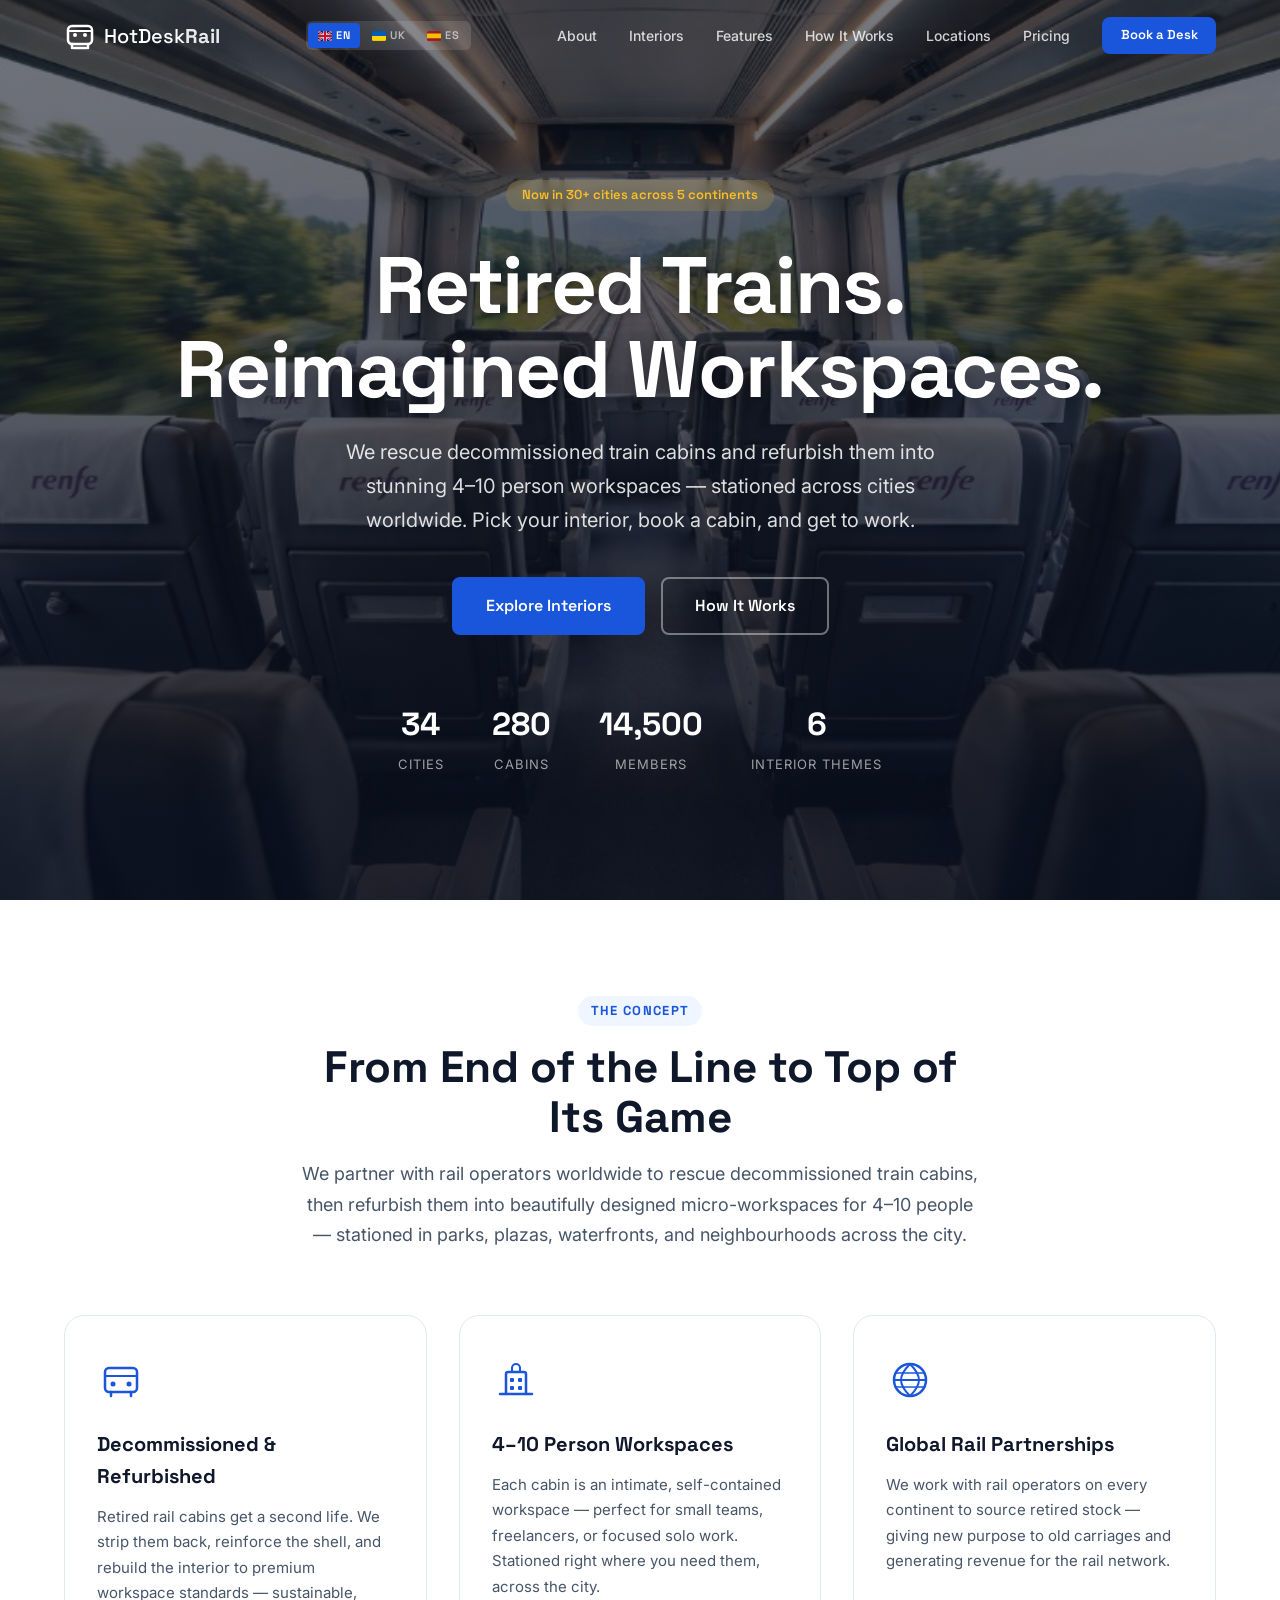
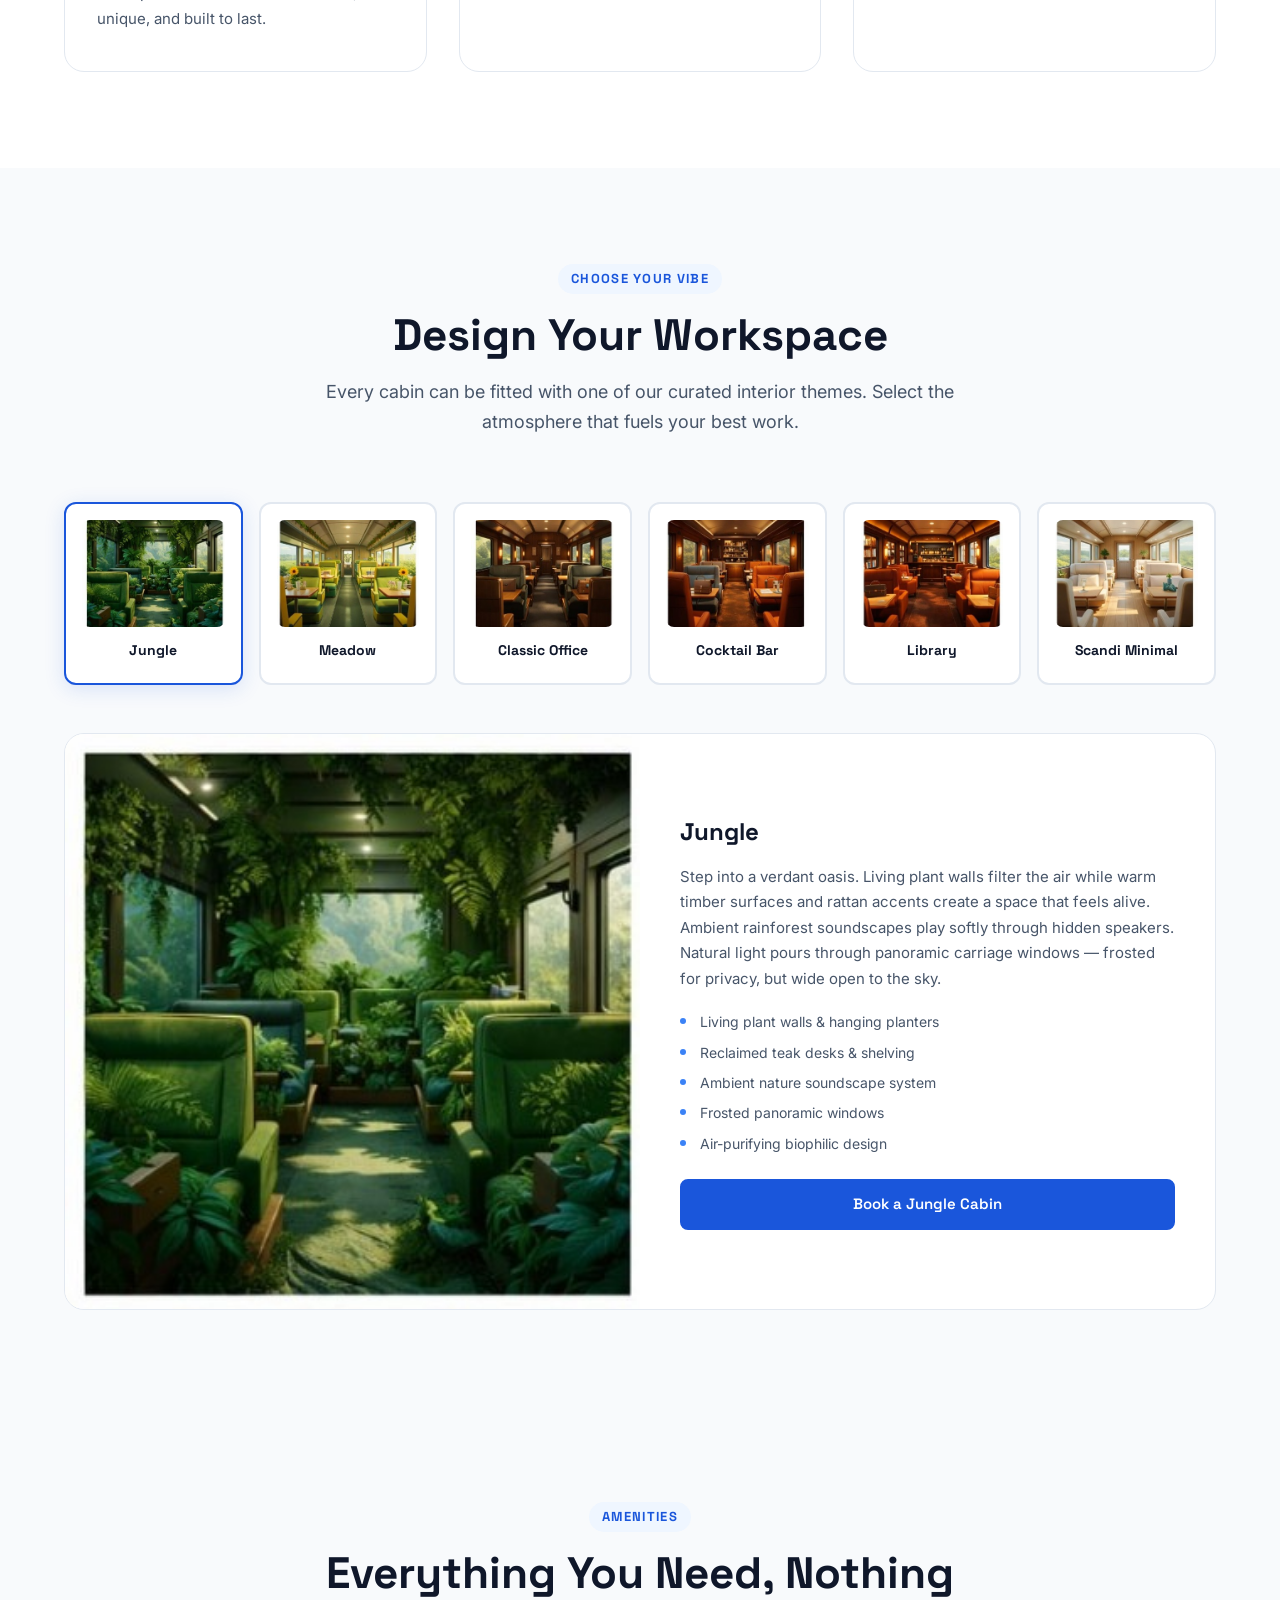
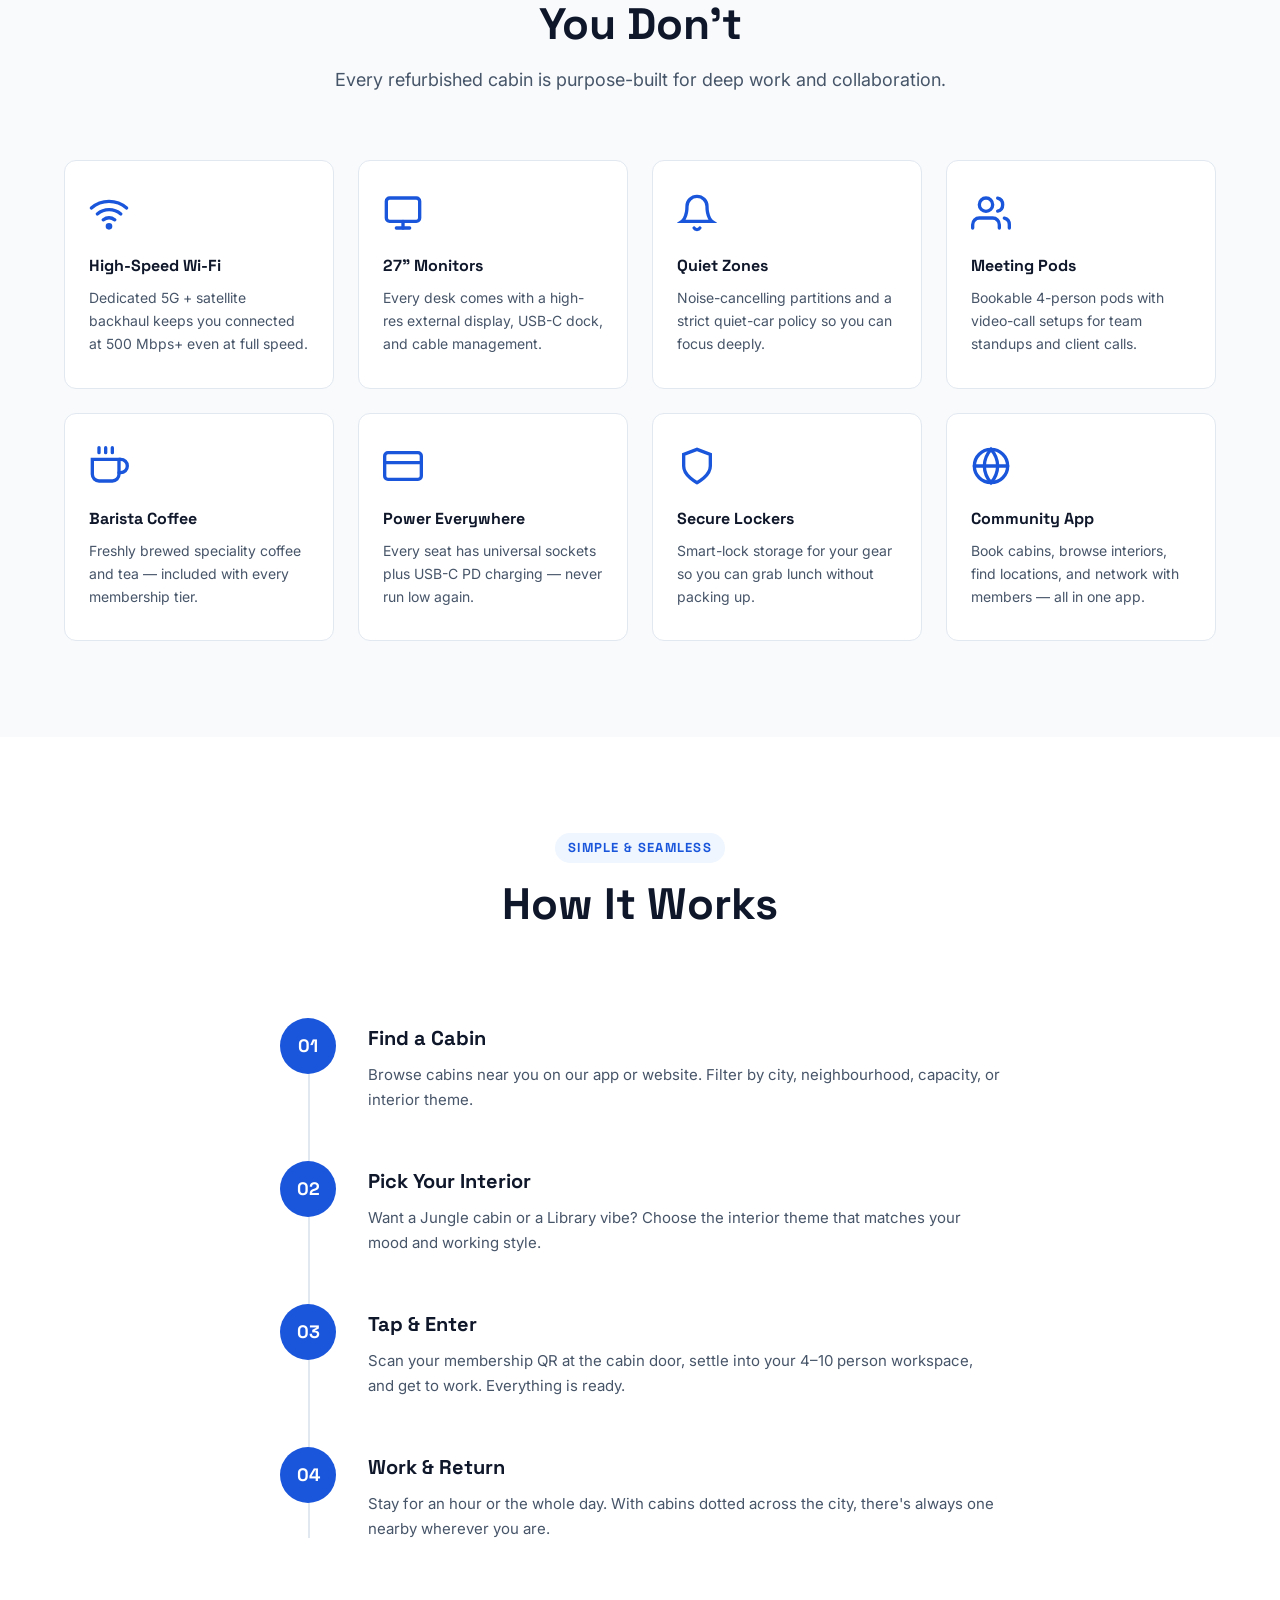
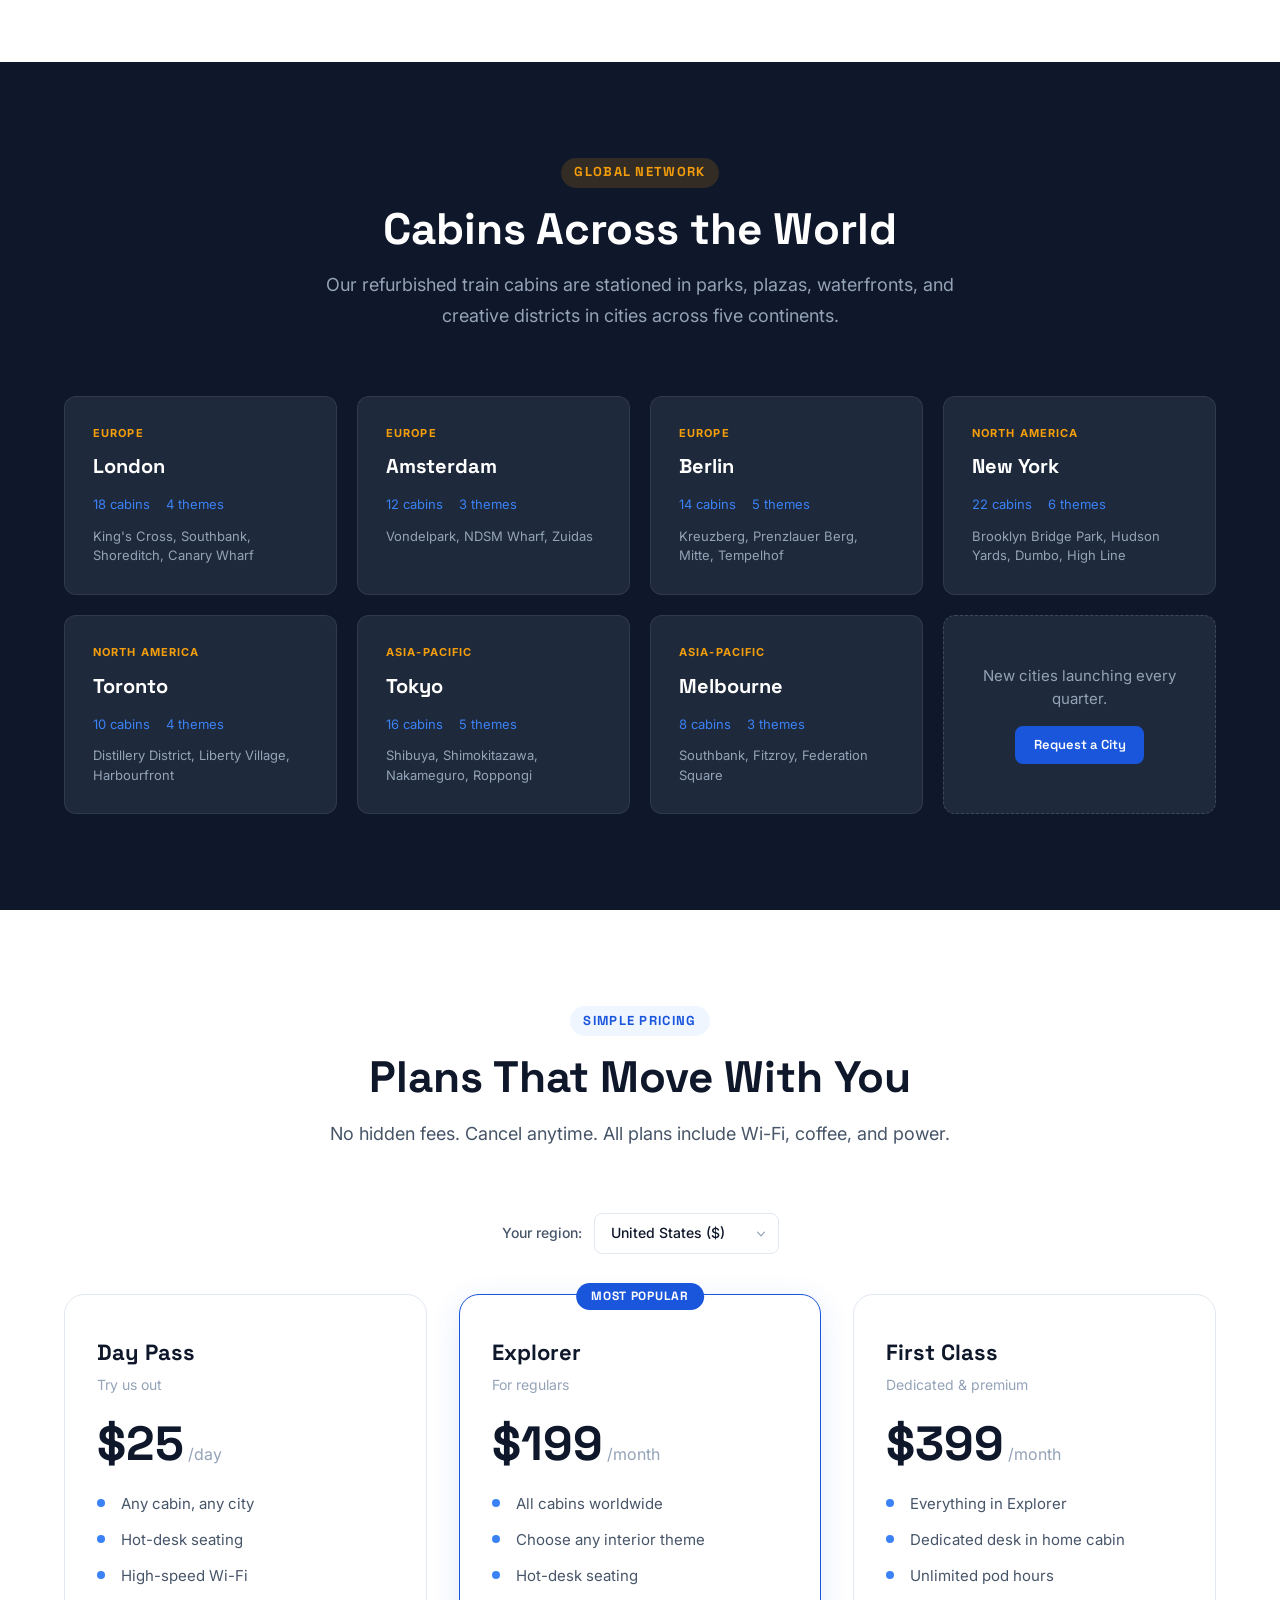
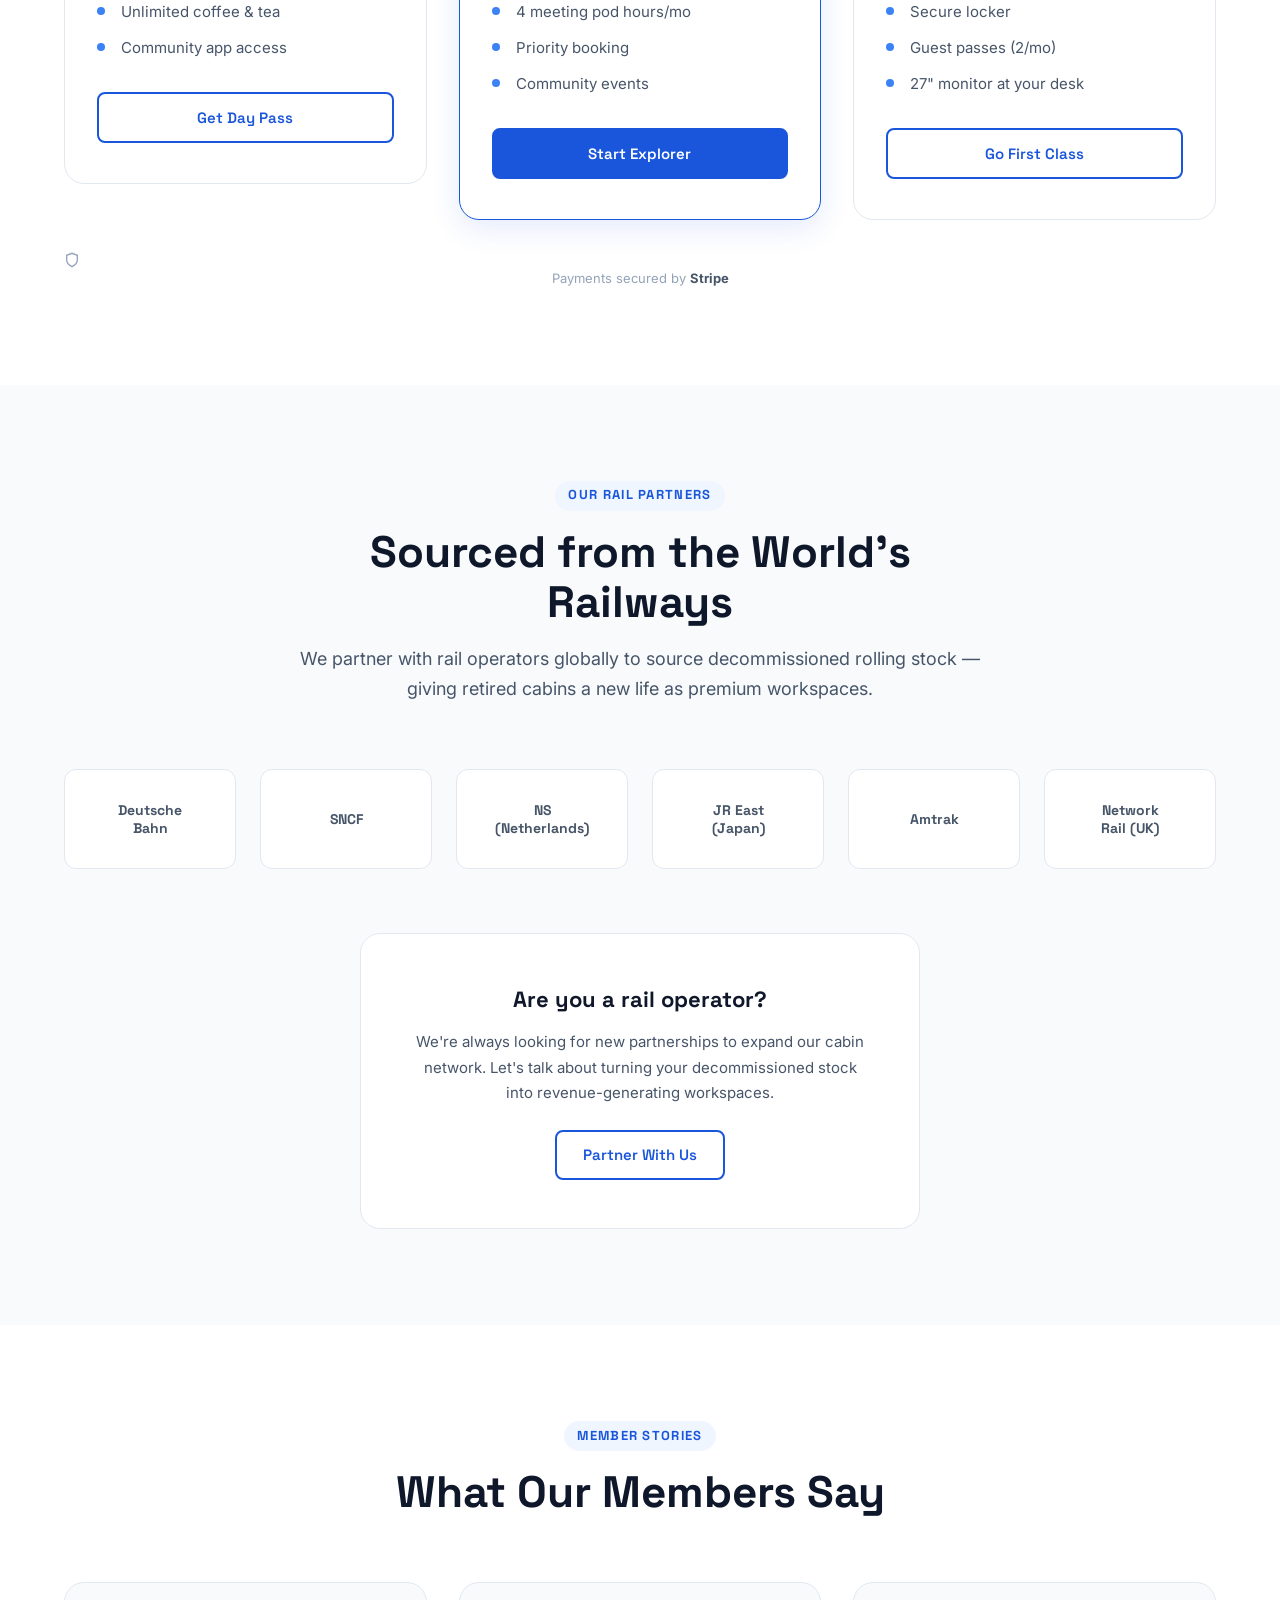
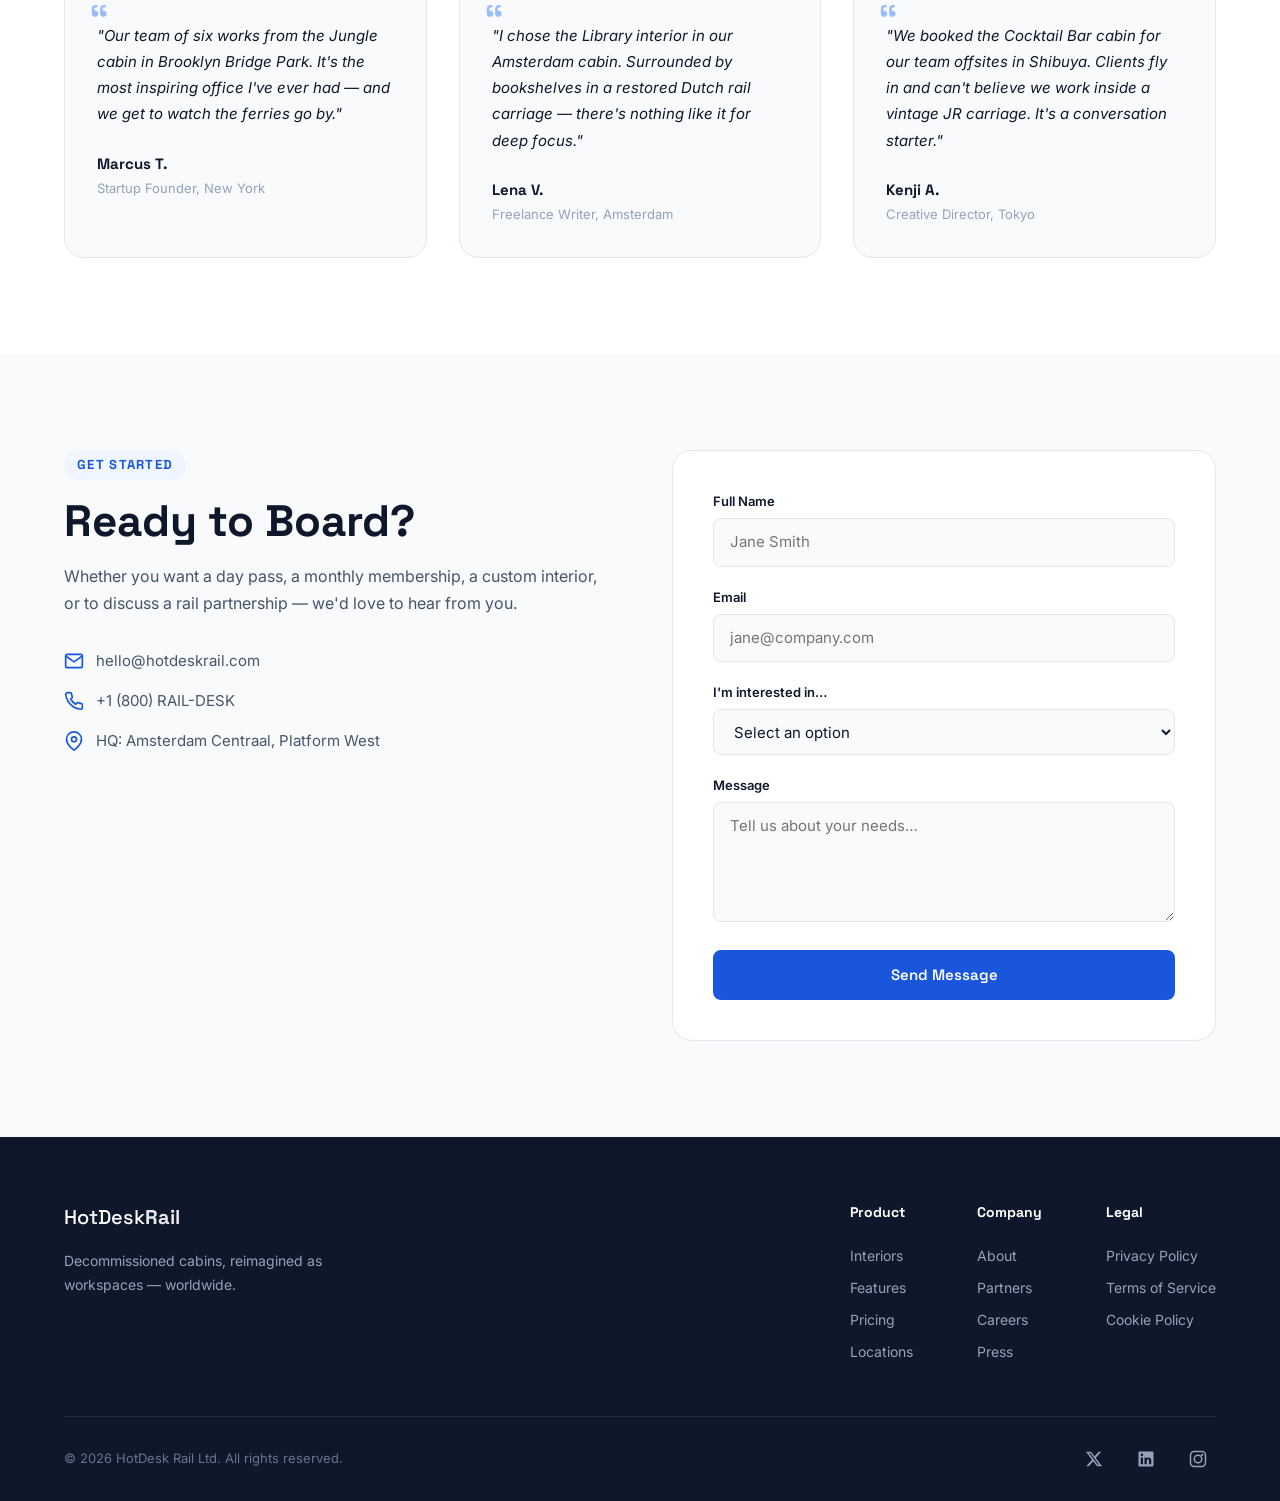
==== commit efe12f0b: "Add country flag icons to language switcher buttons Flat SVG flags (UK flag, Ukraine, Spain) prepend" ====
--- a/index.html
+++ b/index.html
@@ -28,9 +28,9 @@
         <span>HotDesk<strong>Rail</strong></span>
       </a>
       <div class="lang-switcher" id="langSwitcher">
-        <button class="lang-btn active" data-lang="en">EN</button>
-        <button class="lang-btn" data-lang="uk">UK</button>
-        <button class="lang-btn" data-lang="es">ES</button>
+        <button class="lang-btn active" data-lang="en"><svg class="flag" viewBox="0 0 20 14"><rect width="20" height="14" fill="#012169"/><path d="M0 0l20 14M20 0L0 14" stroke="#fff" stroke-width="2.8"/><path d="M0 0l20 14M20 0L0 14" stroke="#C8102E" stroke-width="1.6"/><path d="M10 0v14M0 7h20" stroke="#fff" stroke-width="4.6"/><path d="M10 0v14M0 7h20" stroke="#C8102E" stroke-width="2.8"/></svg>EN</button>
+        <button class="lang-btn" data-lang="uk"><svg class="flag" viewBox="0 0 20 14"><rect width="20" height="7" fill="#005BBB"/><rect y="7" width="20" height="7" fill="#FFD500"/></svg>UK</button>
+        <button class="lang-btn" data-lang="es"><svg class="flag" viewBox="0 0 20 14"><rect width="20" height="3.5" fill="#AA151B"/><rect y="3.5" width="20" height="7" fill="#F1BF00"/><rect y="10.5" width="20" height="3.5" fill="#AA151B"/></svg>ES</button>
       </div>
       <button class="nav__toggle" id="navToggle" aria-label="Toggle menu">
         <span></span><span></span><span></span>
--- a/styles.css
+++ b/styles.css
@@ -259,6 +259,9 @@
 .nav--scrolled .lang-switcher { background: var(--clr-surface); }
 
 .lang-btn {
+  display: flex;
+  align-items: center;
+  gap: 4px;
   padding: 4px 10px;
   font-size: 0.6875rem;
   font-weight: 600;
@@ -270,6 +273,12 @@
   color: rgba(255, 255, 255, 0.6);
   cursor: pointer;
   transition: all var(--duration) var(--ease);
+}
+.flag {
+  width: 14px;
+  height: 10px;
+  border-radius: 1.5px;
+  flex-shrink: 0;
 }
 .nav--scrolled .lang-btn { color: var(--clr-text-muted); }
 .lang-btn.active {
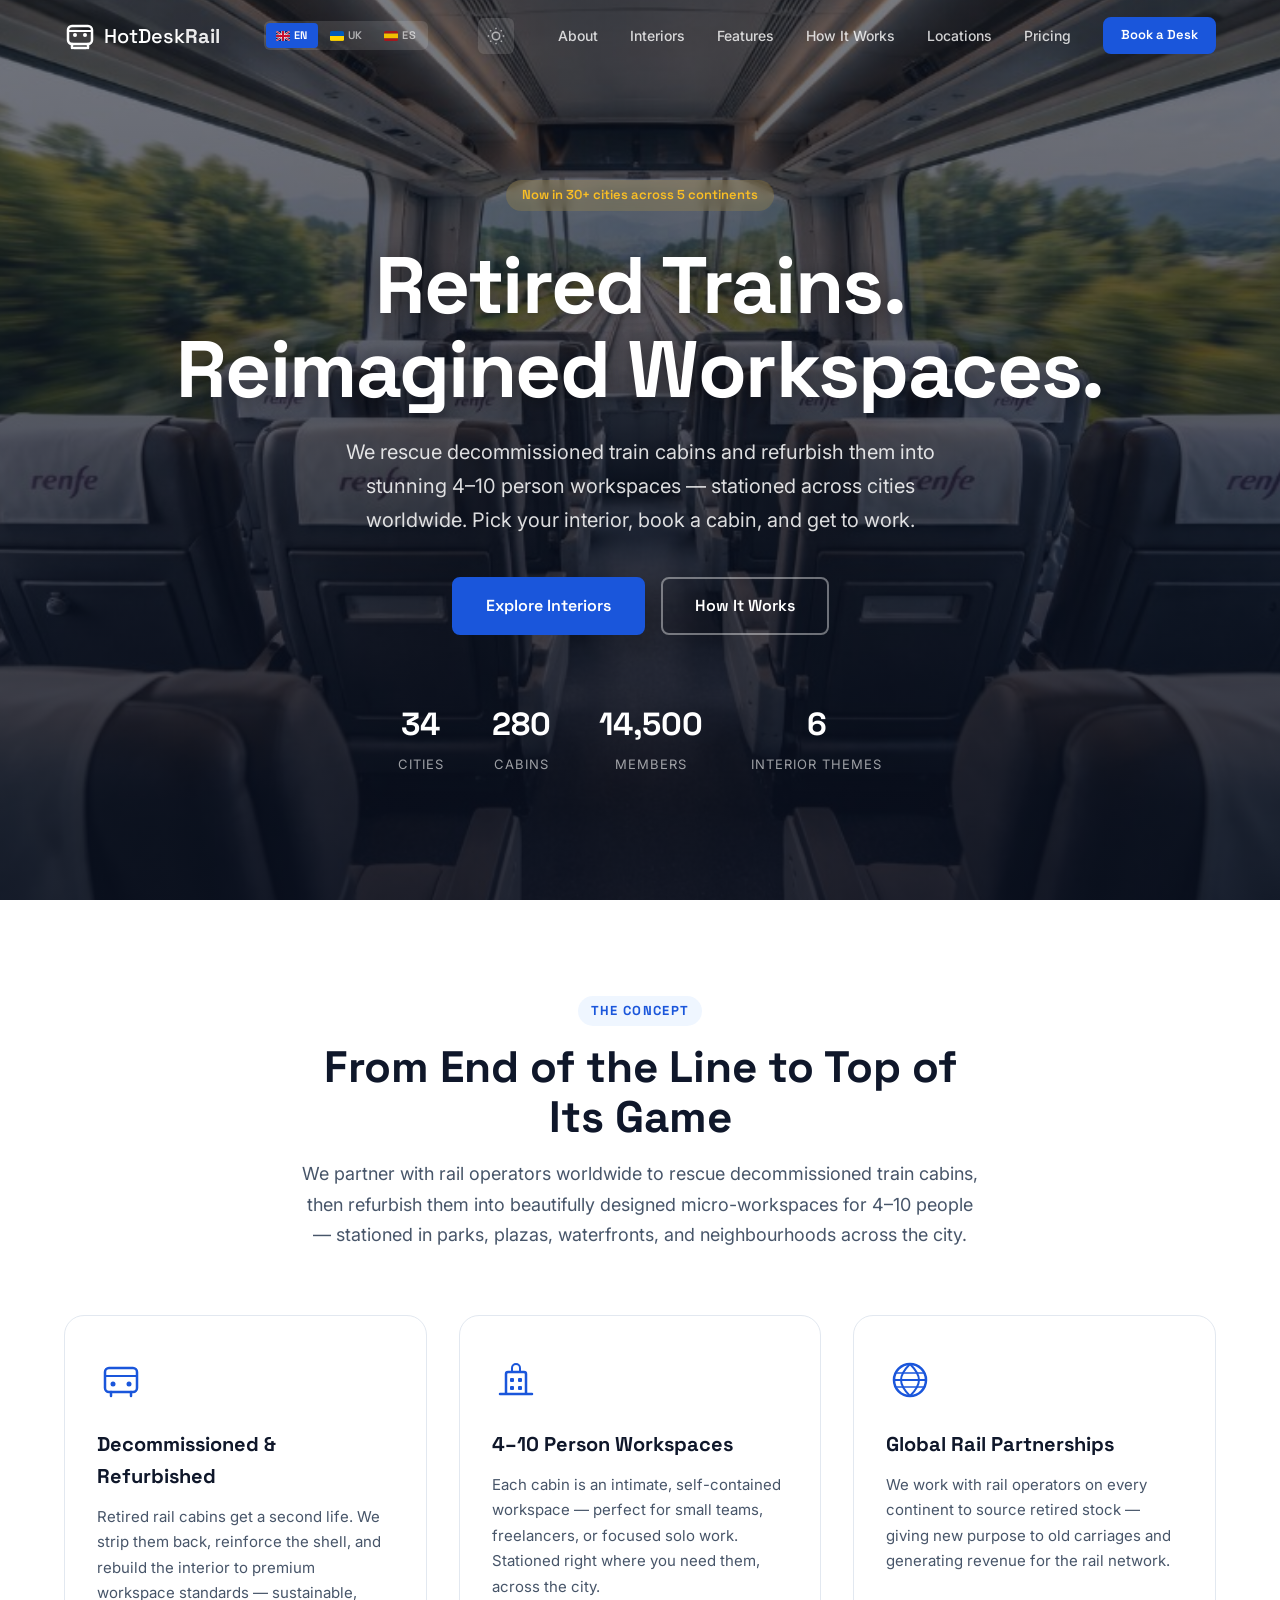
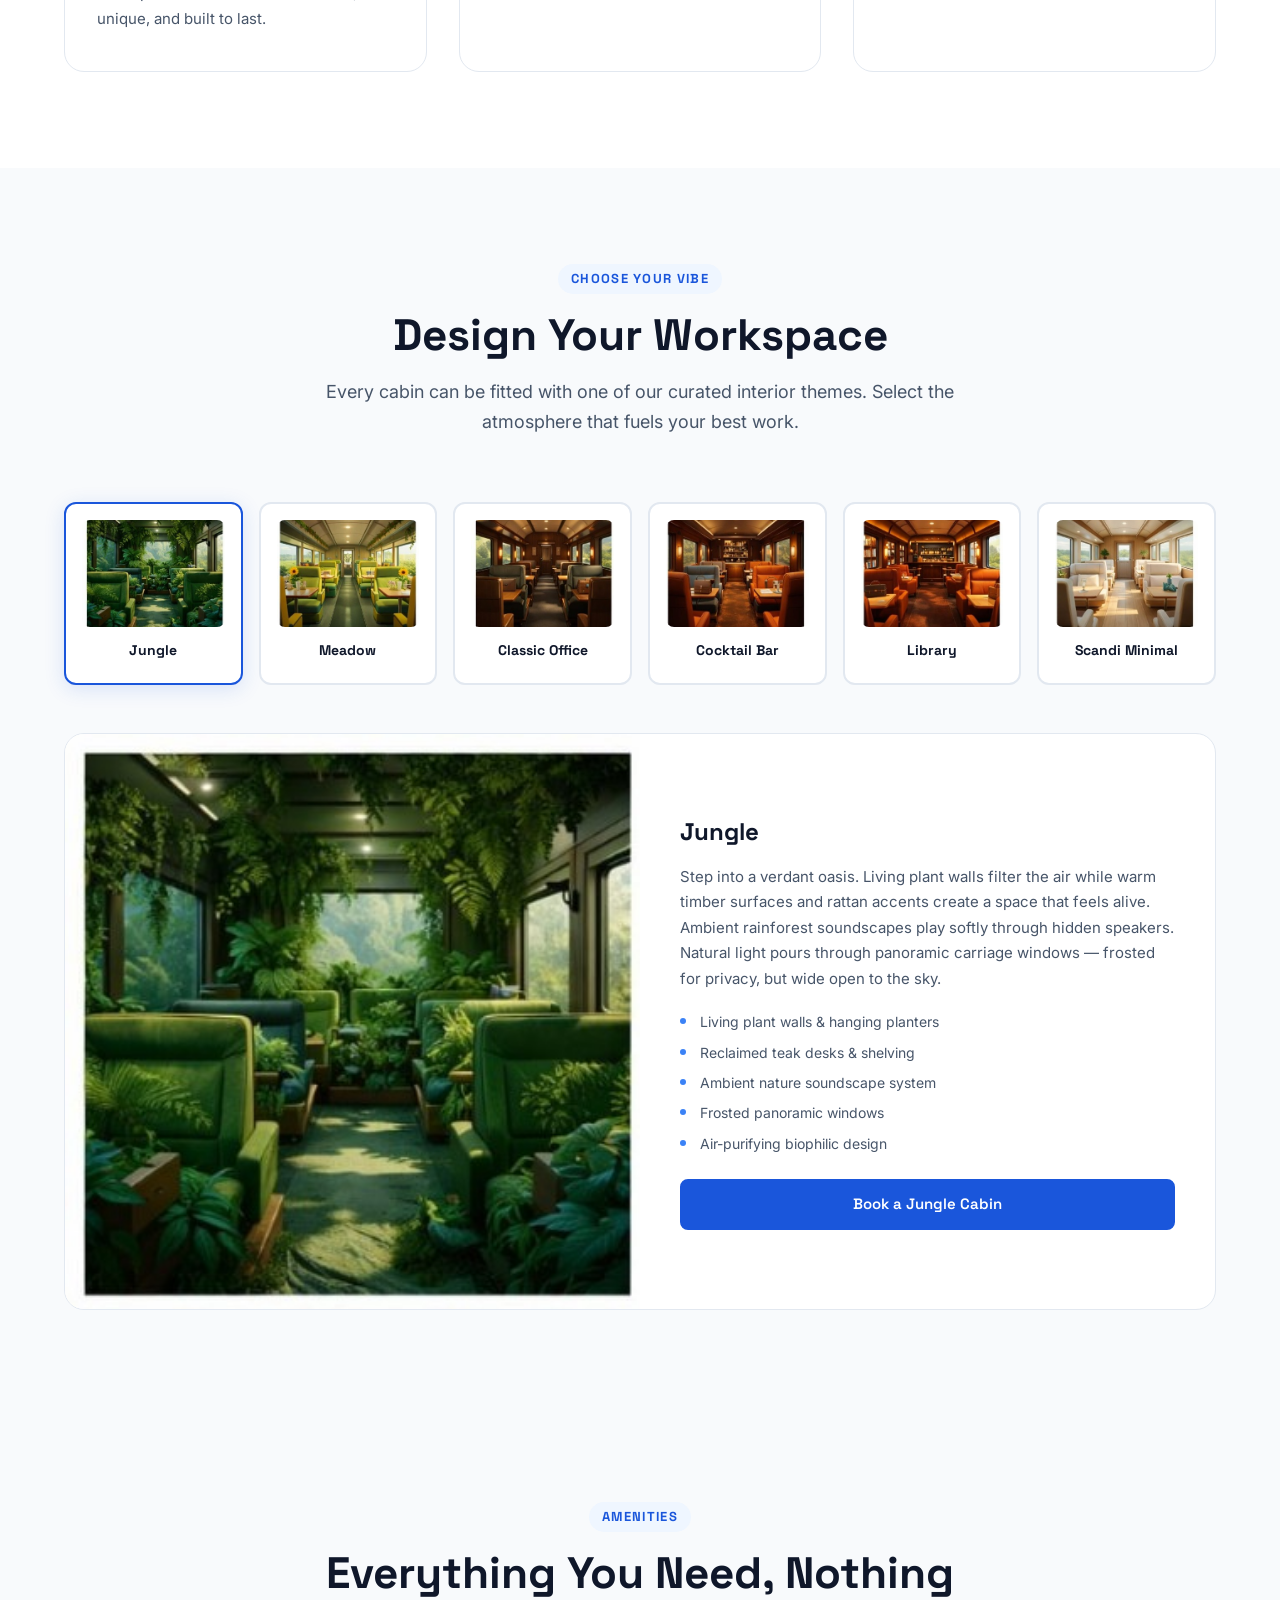
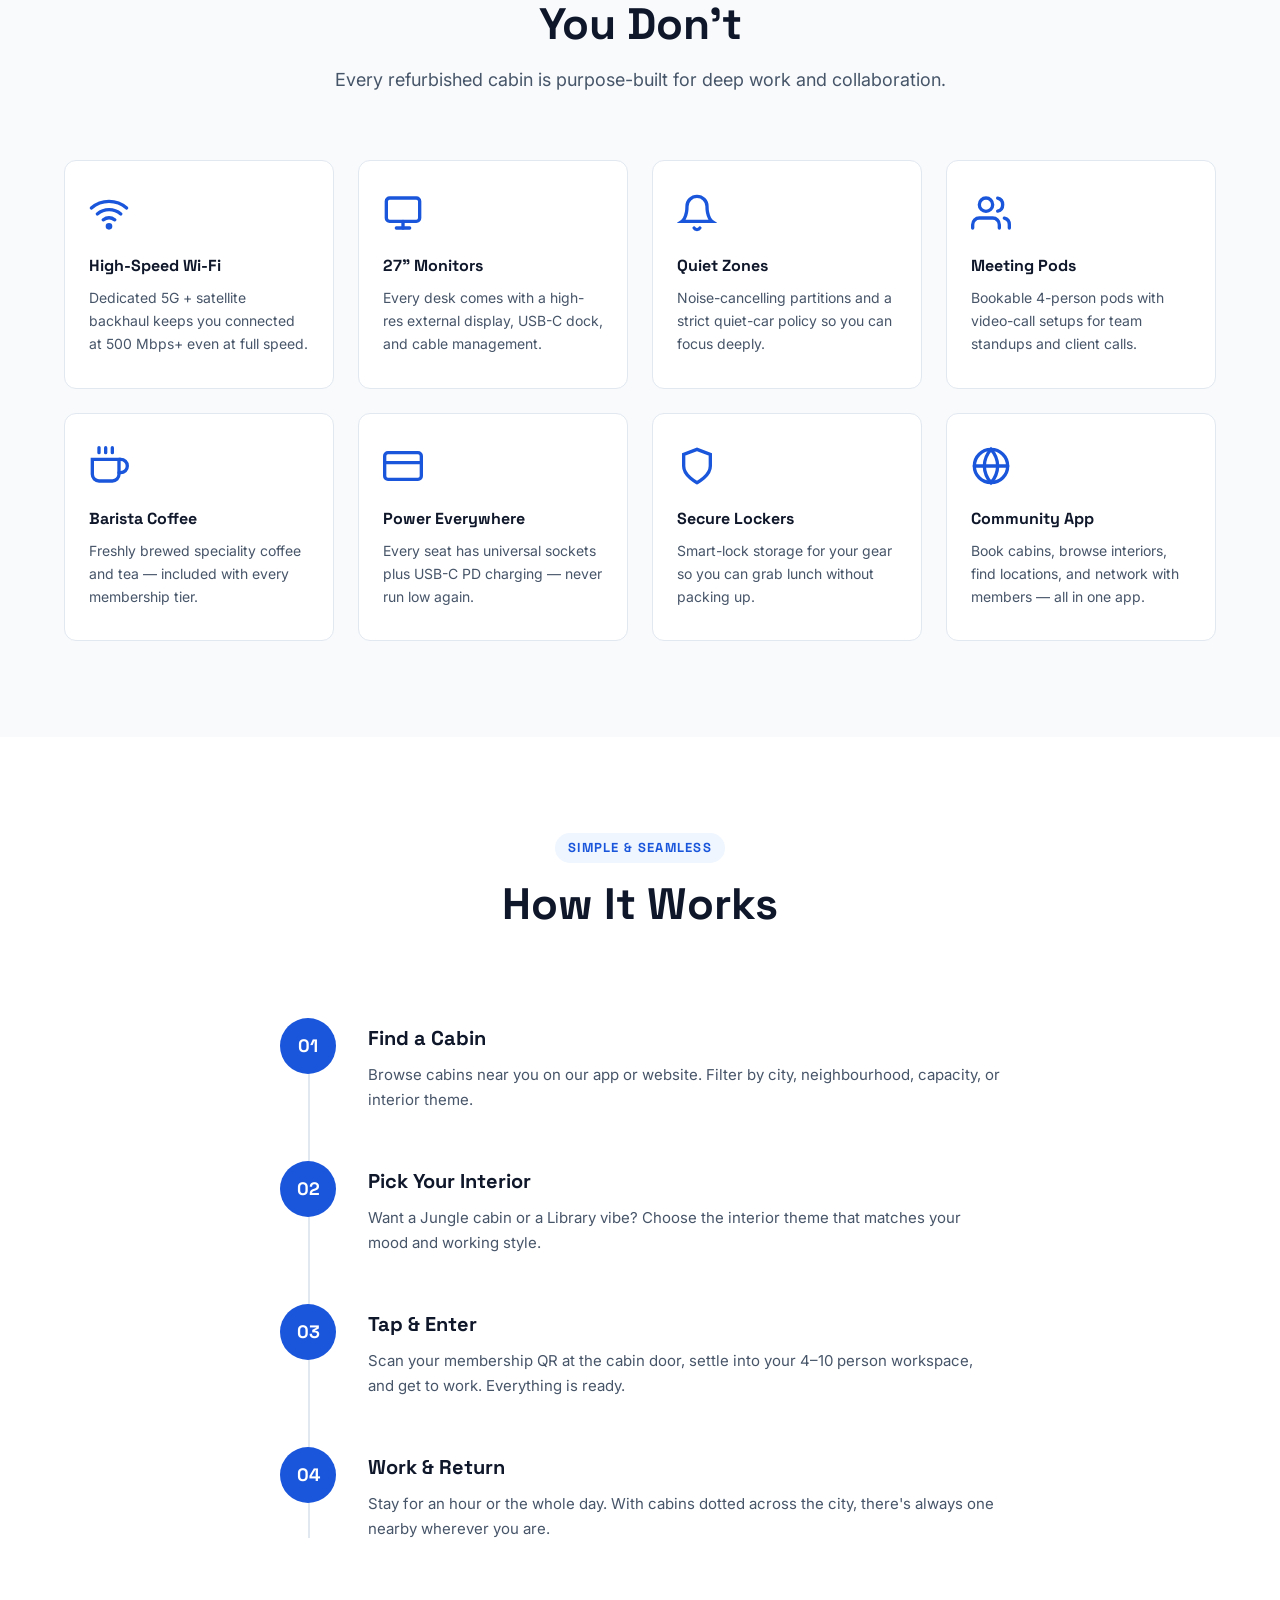
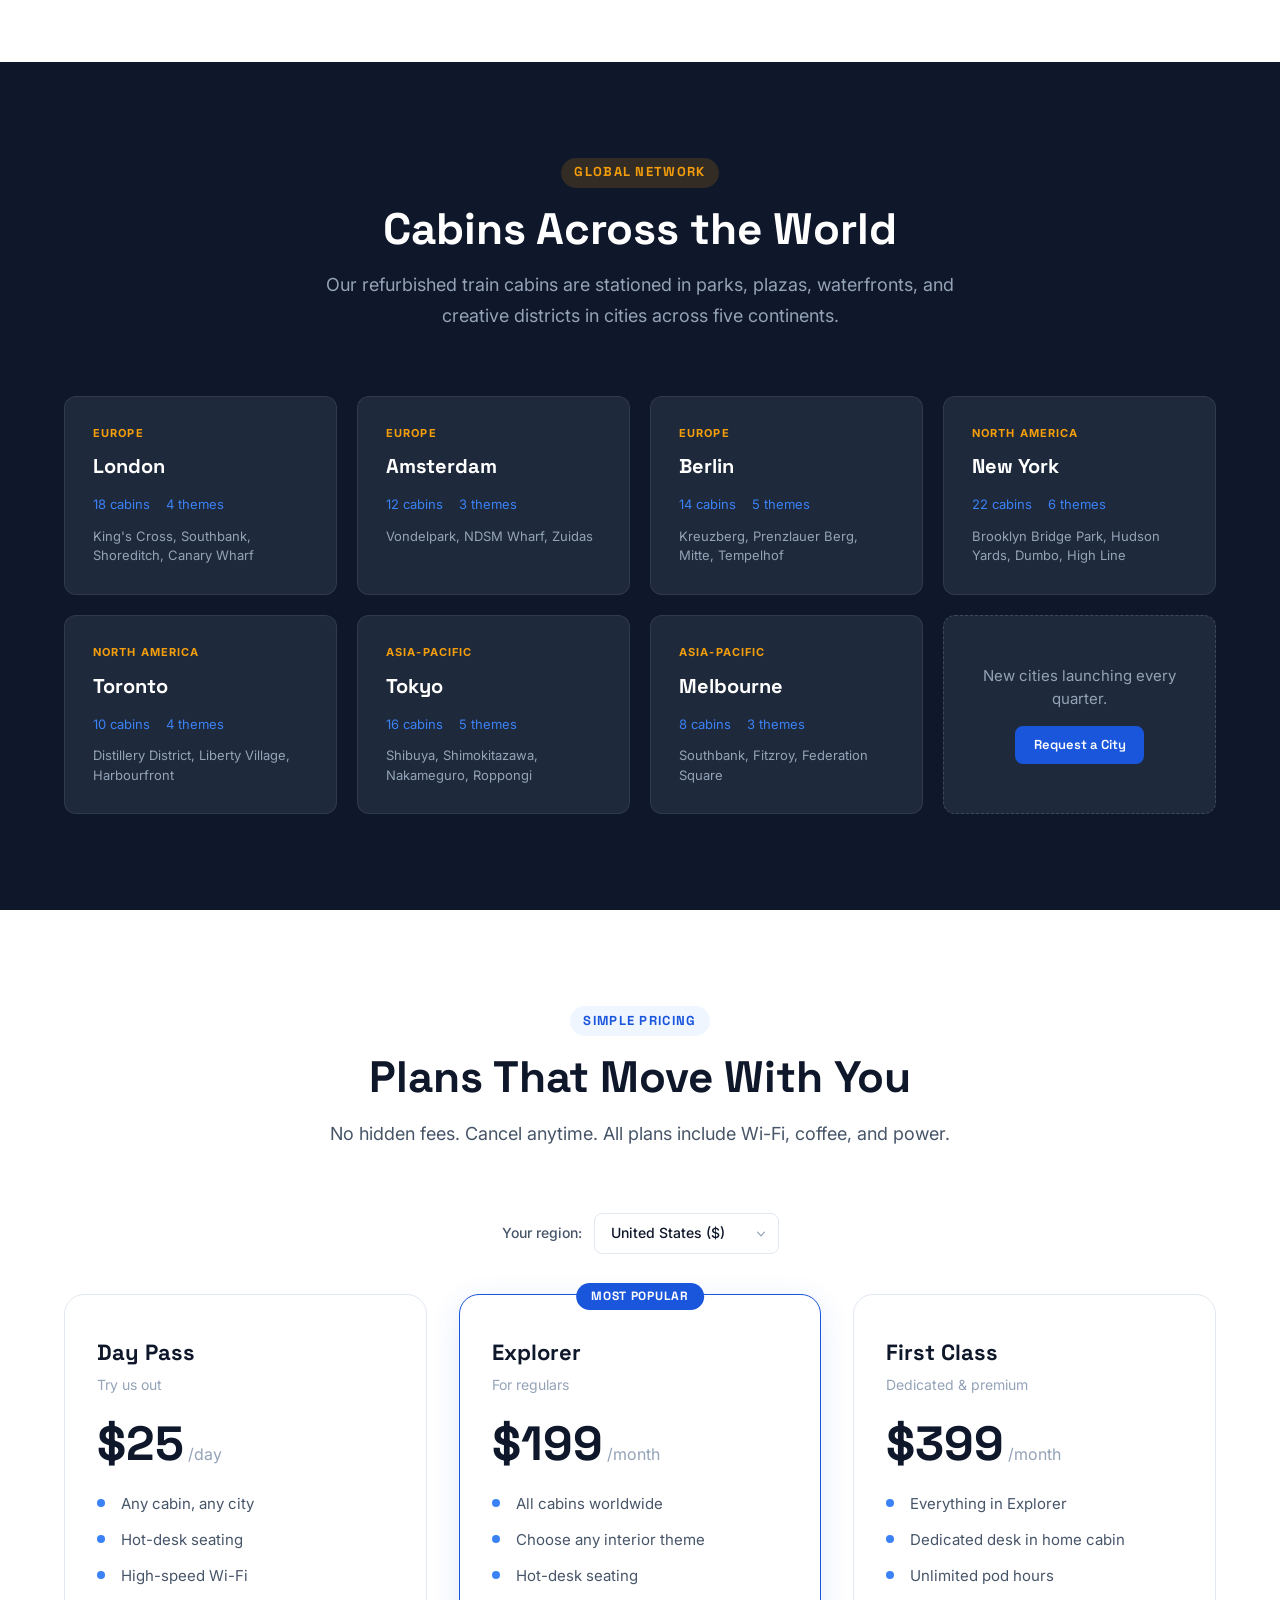
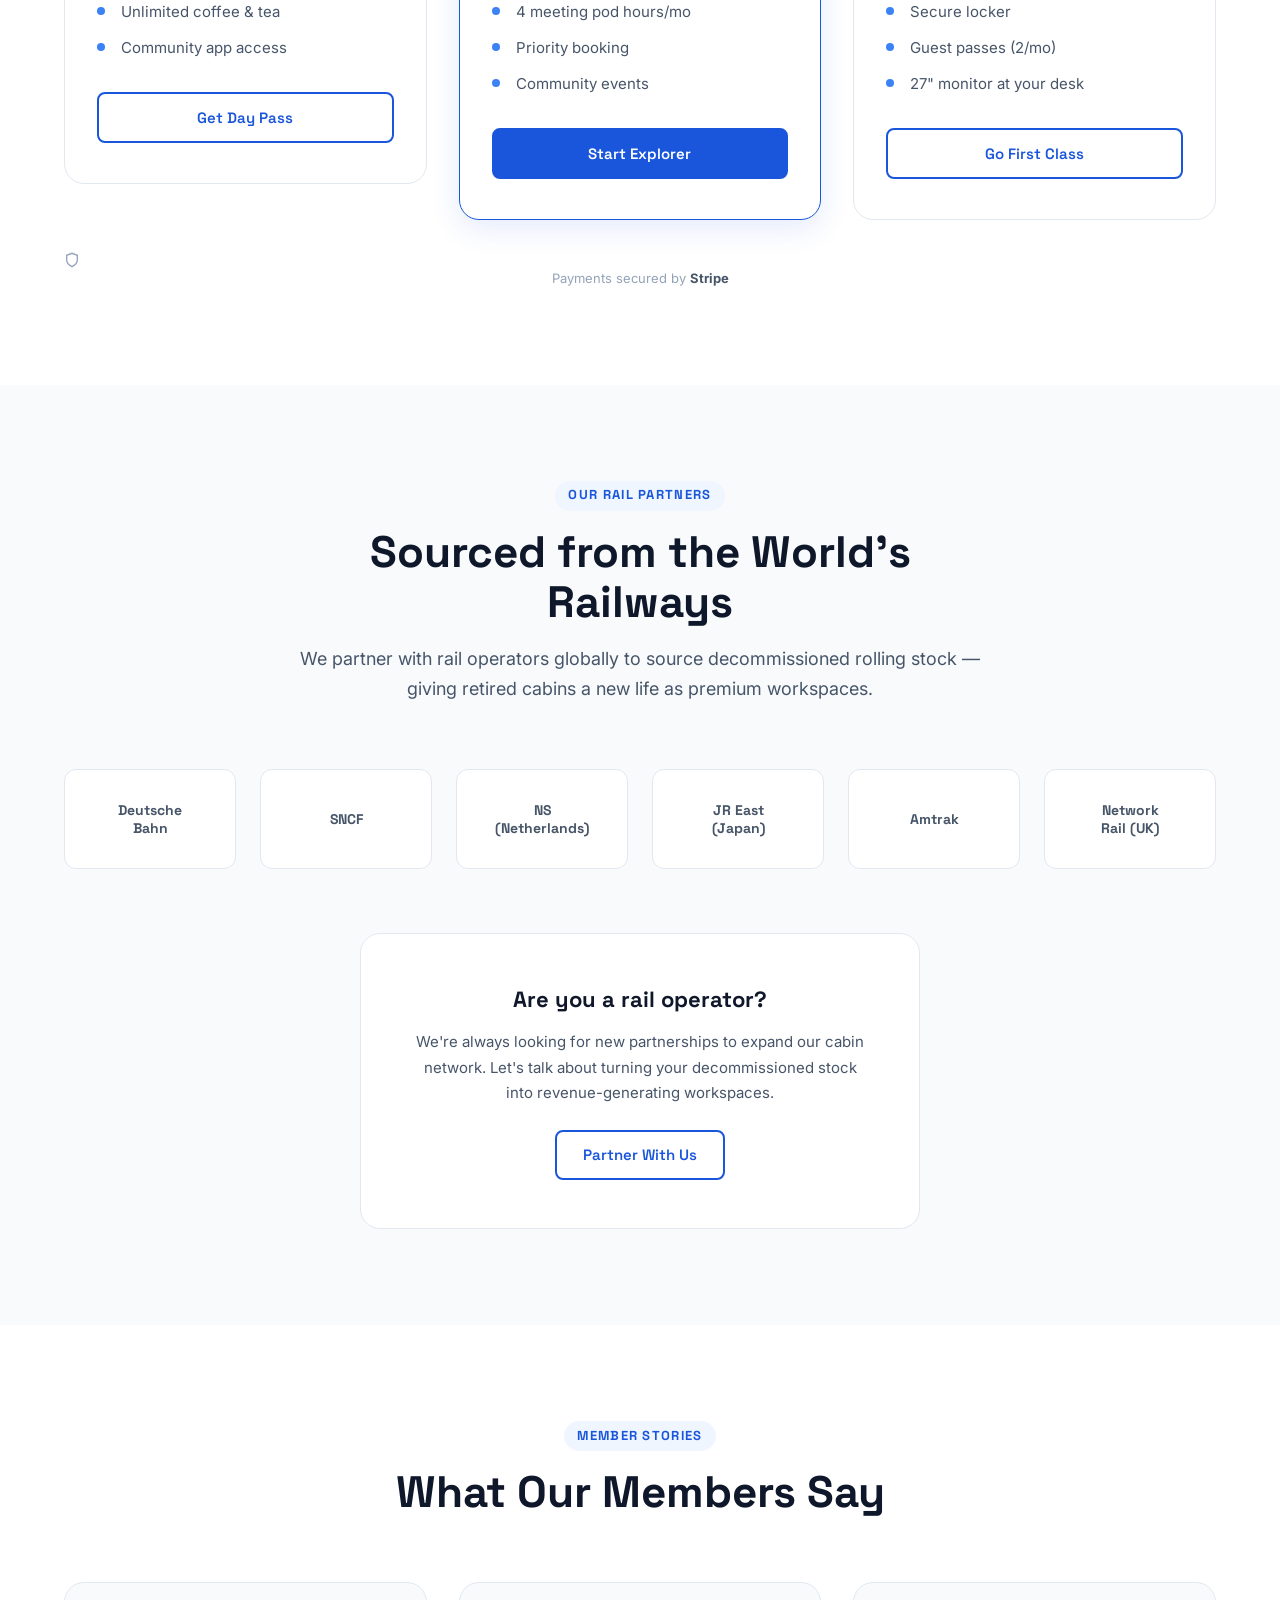
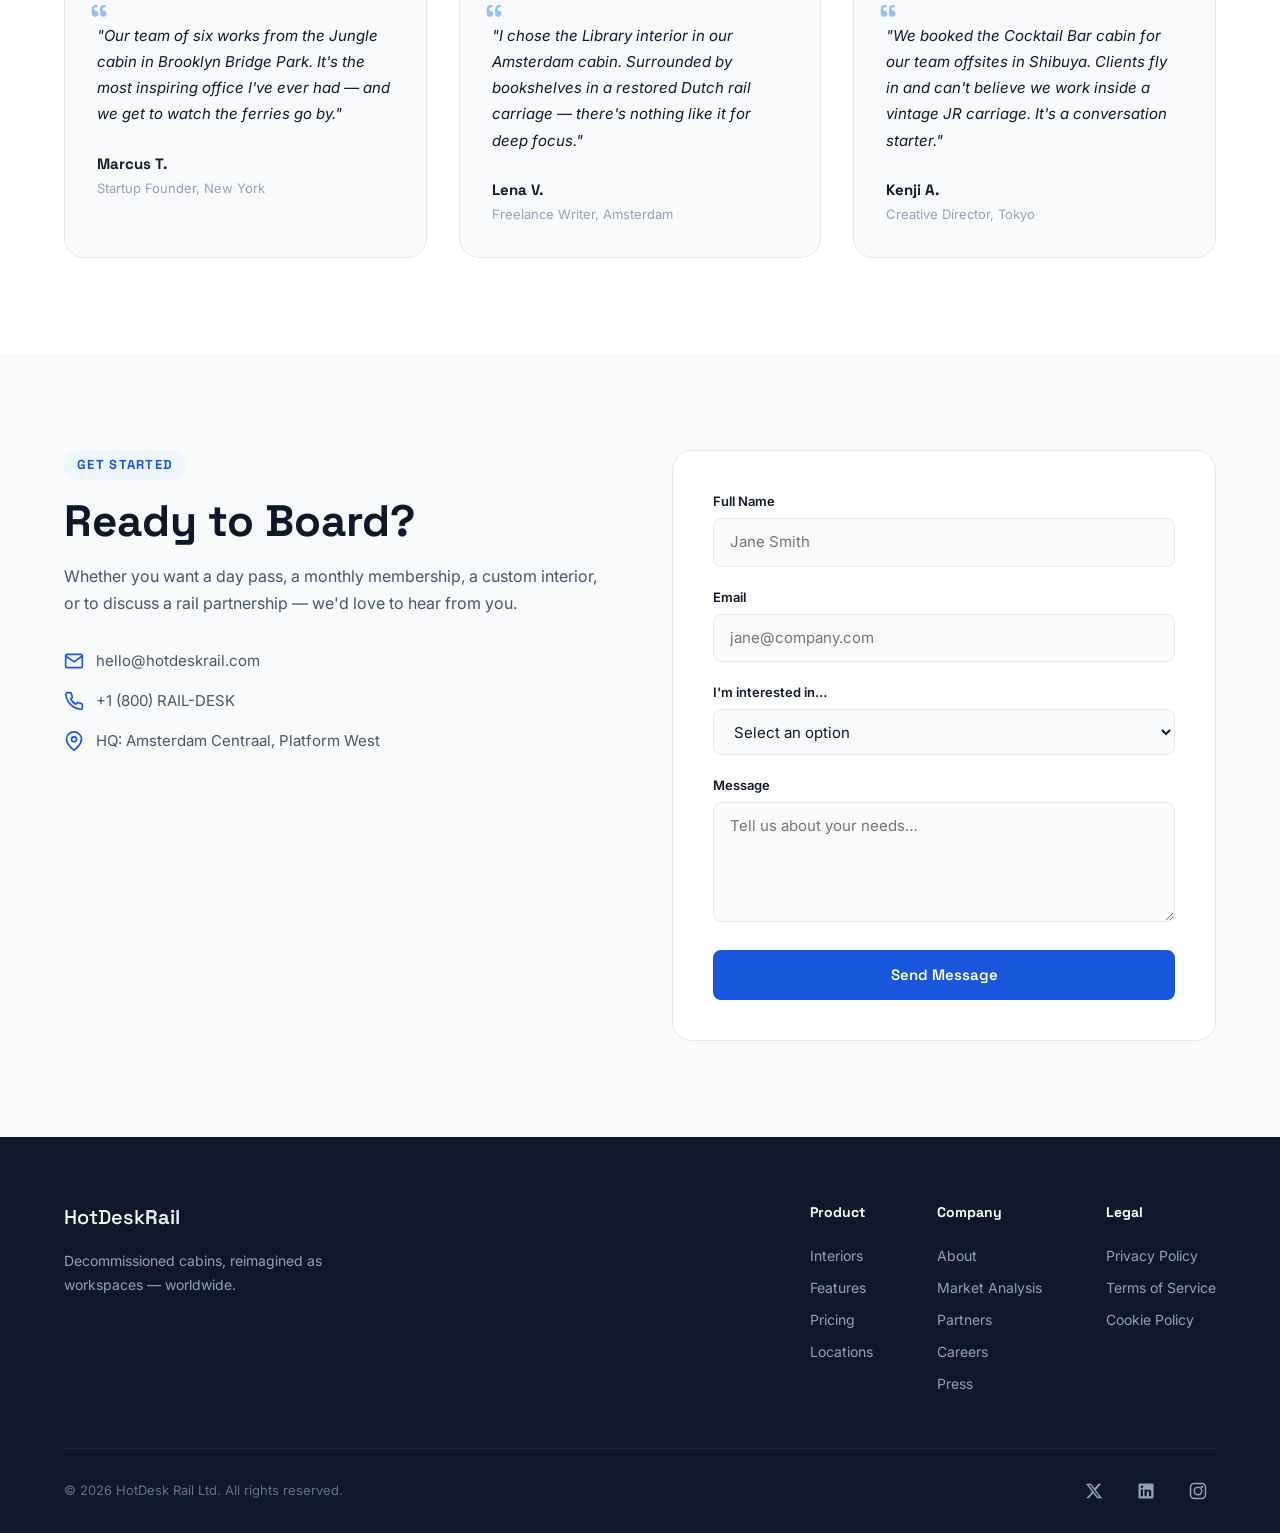
==== commit ca78523d: "Add market analysis page with Spanish & Ukrainian translations - Add market-analysis.html with full " ====
--- a/index.html
+++ b/index.html
@@ -32,6 +32,11 @@
         <button class="lang-btn" data-lang="uk"><svg class="flag" viewBox="0 0 20 14"><rect width="20" height="7" fill="#005BBB"/><rect y="7" width="20" height="7" fill="#FFD500"/></svg>UK</button>
         <button class="lang-btn" data-lang="es"><svg class="flag" viewBox="0 0 20 14"><rect width="20" height="3.5" fill="#AA151B"/><rect y="3.5" width="20" height="7" fill="#F1BF00"/><rect y="10.5" width="20" height="3.5" fill="#AA151B"/></svg>ES</button>
       </div>
+      <button class="theme-toggle" id="themeToggle" aria-label="Toggle theme">
+        <svg class="theme-icon theme-icon--light" width="18" height="18" viewBox="0 0 24 24" fill="none" stroke="currentColor" stroke-width="2"><circle cx="12" cy="12" r="5"/><path d="M12 1v2M12 21v2M4.22 4.22l1.42 1.42M18.36 18.36l1.42 1.42M1 12h2M21 12h2M4.22 19.78l1.42-1.42M18.36 5.64l1.42-1.42"/></svg>
+        <svg class="theme-icon theme-icon--dark" width="18" height="18" viewBox="0 0 24 24" fill="none" stroke="currentColor" stroke-width="2"><path d="M21 12.79A9 9 0 1111.21 3 7 7 0 0021 12.79z"/></svg>
+        <svg class="theme-icon theme-icon--auto" width="18" height="18" viewBox="0 0 24 24" fill="none" stroke="currentColor" stroke-width="2"><circle cx="12" cy="12" r="10"/><path d="M12 2a10 10 0 000 20z" fill="currentColor" opacity=".3"/></svg>
+      </button>
       <button class="nav__toggle" id="navToggle" aria-label="Toggle menu">
         <span></span><span></span><span></span>
       </button>
@@ -597,6 +602,7 @@
             <h4 data-i18n="footer_company">Company</h4>
             <ul>
               <li><a href="#about" data-i18n="nav_about">About</a></li>
+              <li><a href="market-analysis.html" data-i18n="ma_nav">Market Analysis</a></li>
               <li><a href="#partners" data-i18n="part_cta_btn">Partners</a></li>
               <li><a href="#" data-i18n="footer_careers">Careers</a></li>
               <li><a href="#" data-i18n="footer_press">Press</a></li>
--- a/styles.css
+++ b/styles.css
@@ -38,6 +38,20 @@
   /* Transitions */
   --ease: cubic-bezier(0.4, 0, 0.2, 1);
   --duration: 0.3s;
+}
+
+[data-theme="dark"] {
+  --clr-bg: #0f172a;
+  --clr-surface: #1e293b;
+  --clr-surface-alt: #334155;
+  --clr-border: #334155;
+  --clr-border-light: #475569;
+  --clr-text: #f8fafc;
+  --clr-text-secondary: #cbd5e1;
+  --clr-text-muted: #94a3b8;
+  --clr-dark: #f8fafc;
+  --clr-dark-surface: #0f172a;
+  --clr-primary-bg: rgba(26, 86, 219, 0.2);
 }
 
 /* ===== Reset ===== */
@@ -290,6 +304,40 @@
 }
 .nav--scrolled .lang-btn:hover:not(.active) { color: var(--clr-dark); }
 
+.theme-toggle {
+  display: flex;
+  align-items: center;
+  justify-content: center;
+  width: 36px;
+  height: 36px;
+  margin-left: 6px;
+  border: none;
+  border-radius: 6px;
+  background: rgba(255, 255, 255, 0.12);
+  color: rgba(255, 255, 255, 0.6);
+  cursor: pointer;
+  transition: all var(--duration) var(--ease);
+}
+.theme-toggle:hover {
+  color: #fff;
+  background: rgba(255, 255, 255, 0.2);
+}
+[data-theme="dark"] .theme-toggle,
+.nav--scrolled .theme-toggle {
+  background: var(--clr-surface);
+  color: var(--clr-text-muted);
+}
+[data-theme="dark"] .theme-toggle:hover,
+.nav--scrolled .theme-toggle:hover {
+  color: var(--clr-text);
+  background: var(--clr-surface-alt);
+}
+.theme-icon { display: none; }
+[data-theme="light"] .theme-icon--light,
+[data-theme="dark"] .theme-icon--dark,
+[data-theme="auto"] .theme-icon--auto { display: block; }
+html:not([data-theme]) .theme-icon--light { display: block; }
+
 .nav__toggle {
   display: none;
   flex-direction: column;
